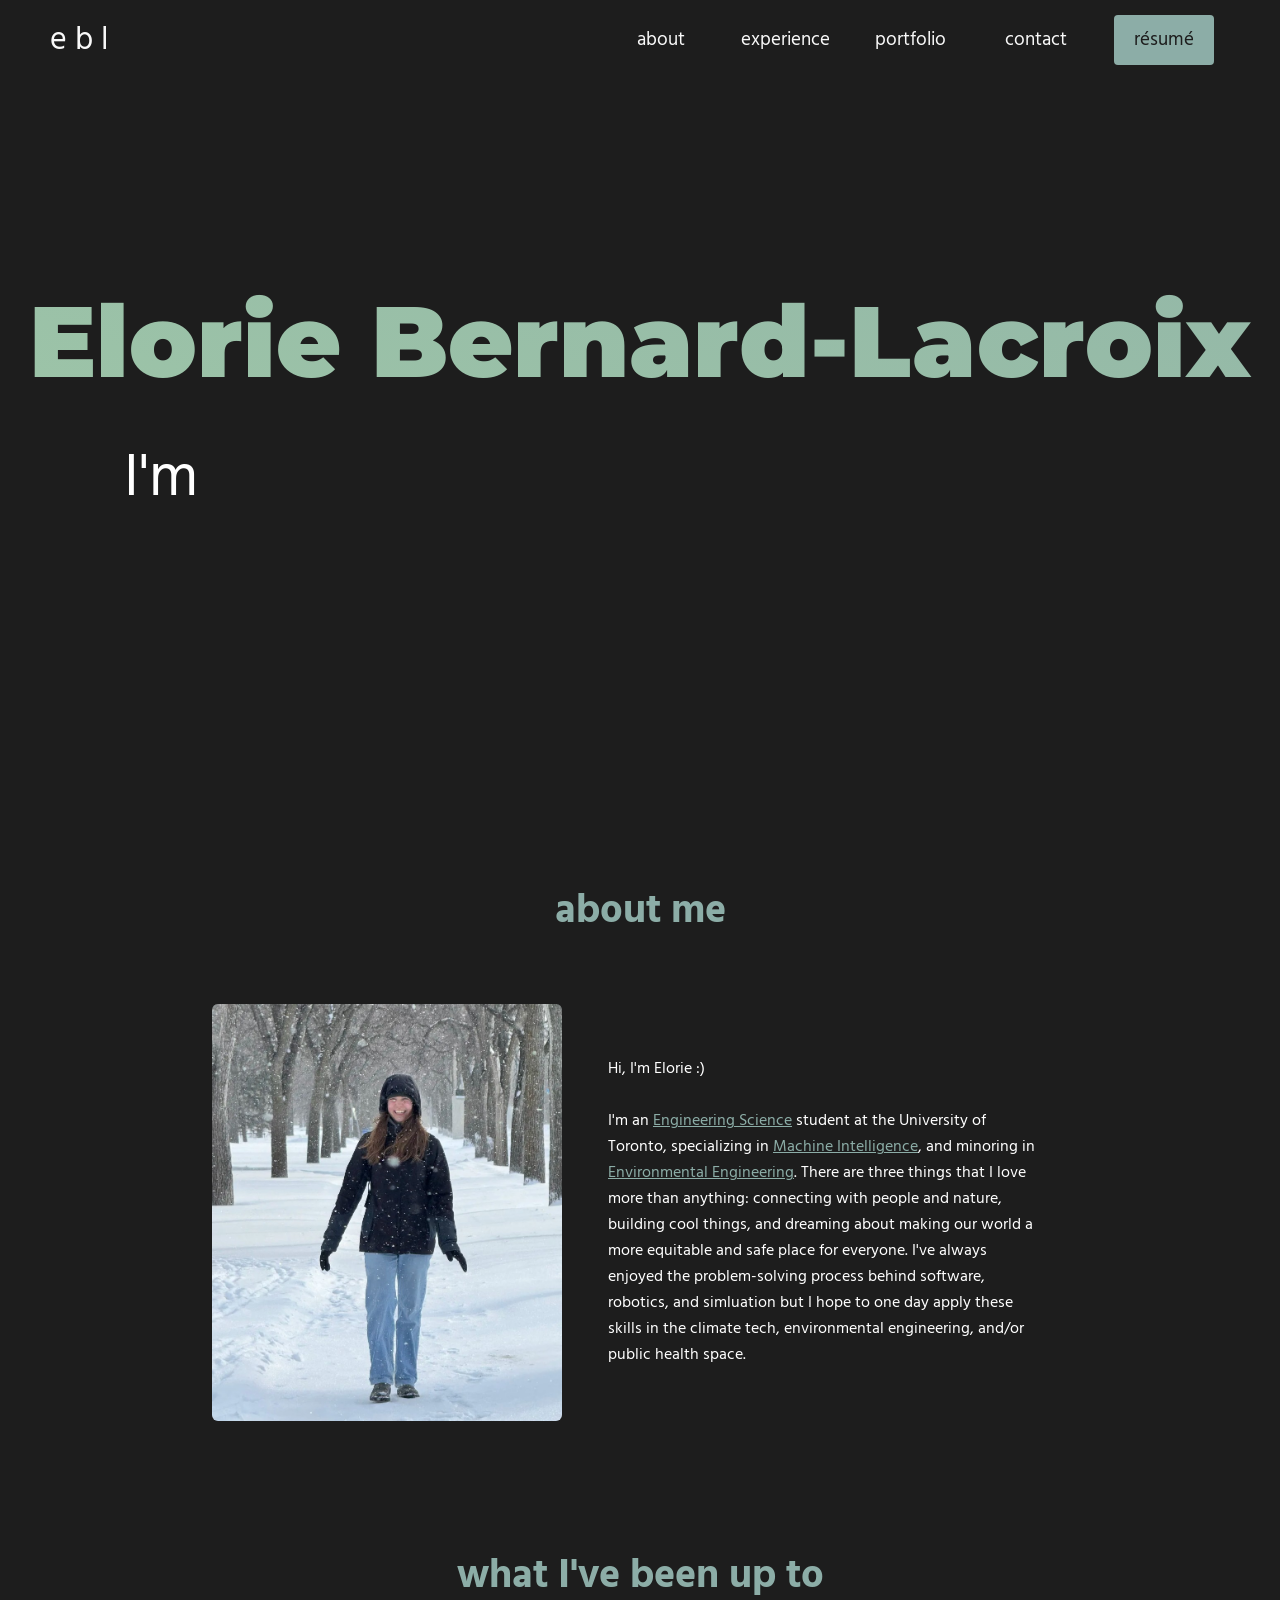
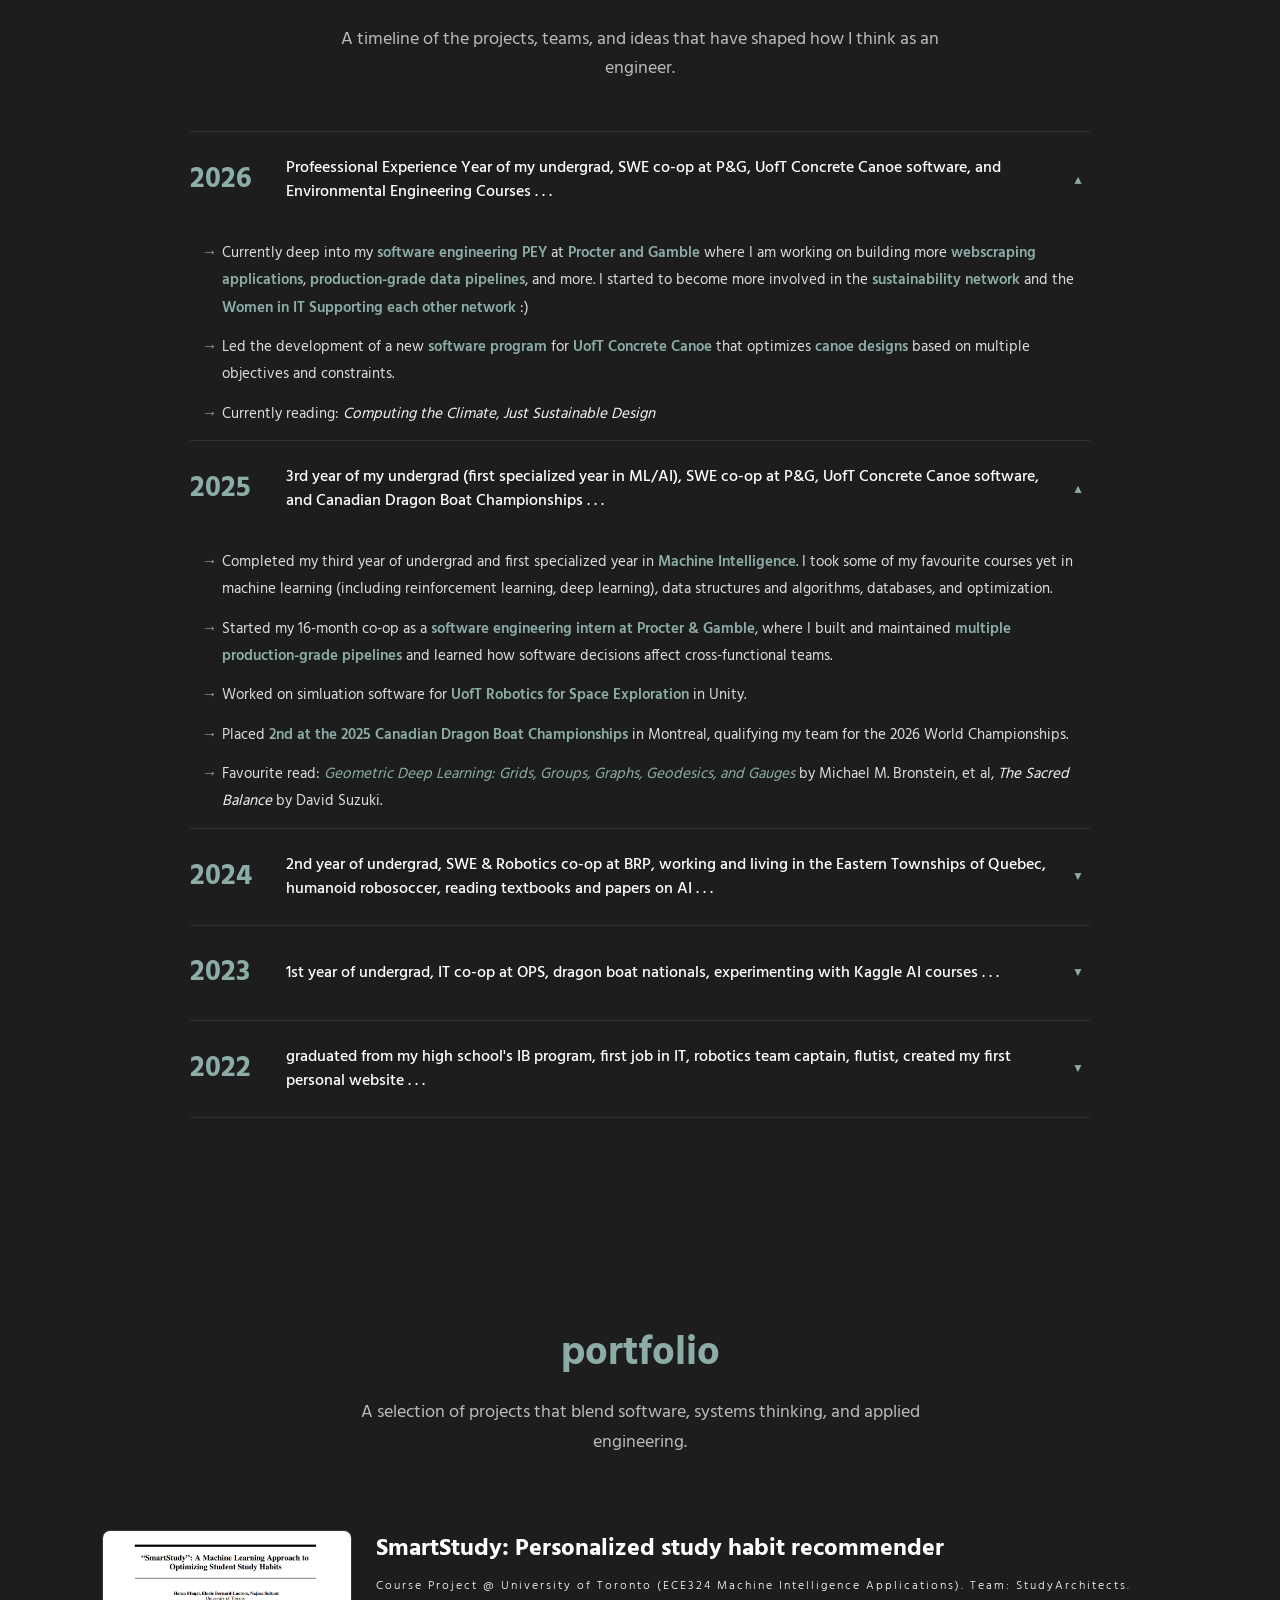
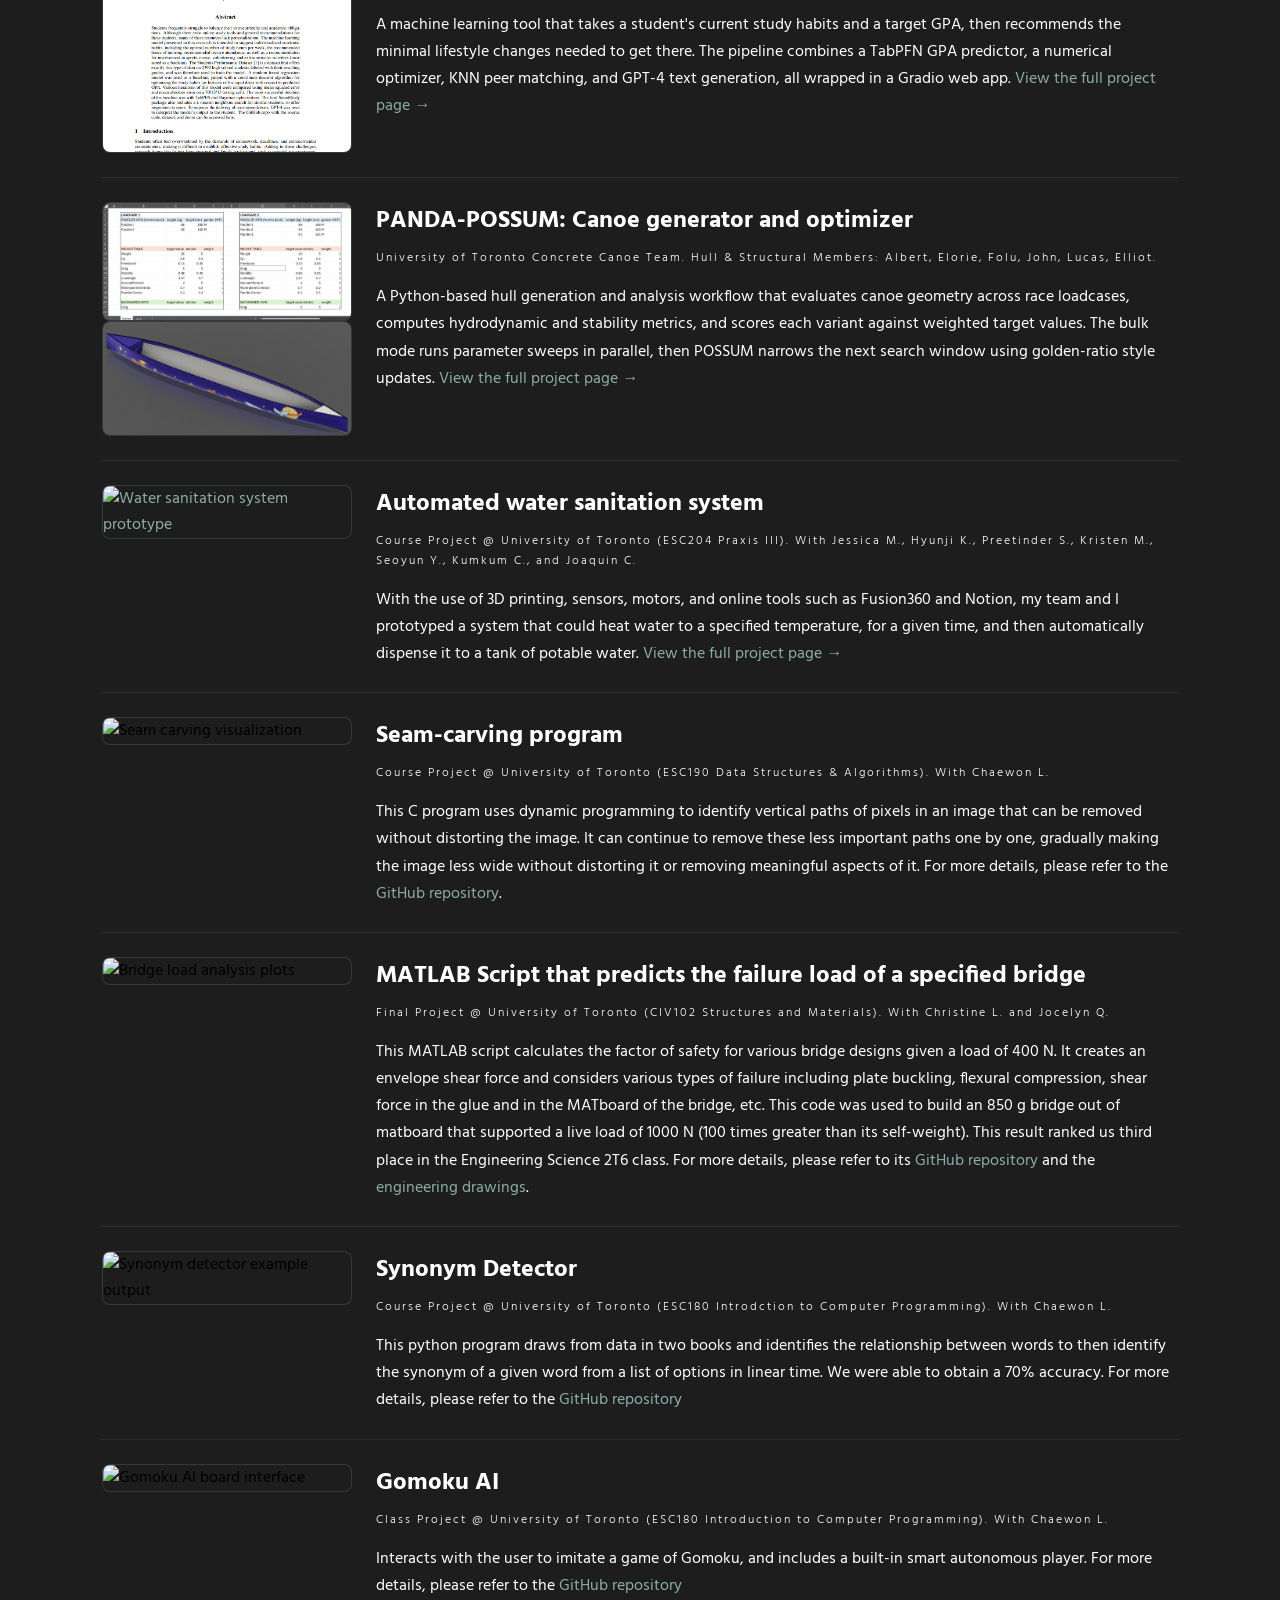
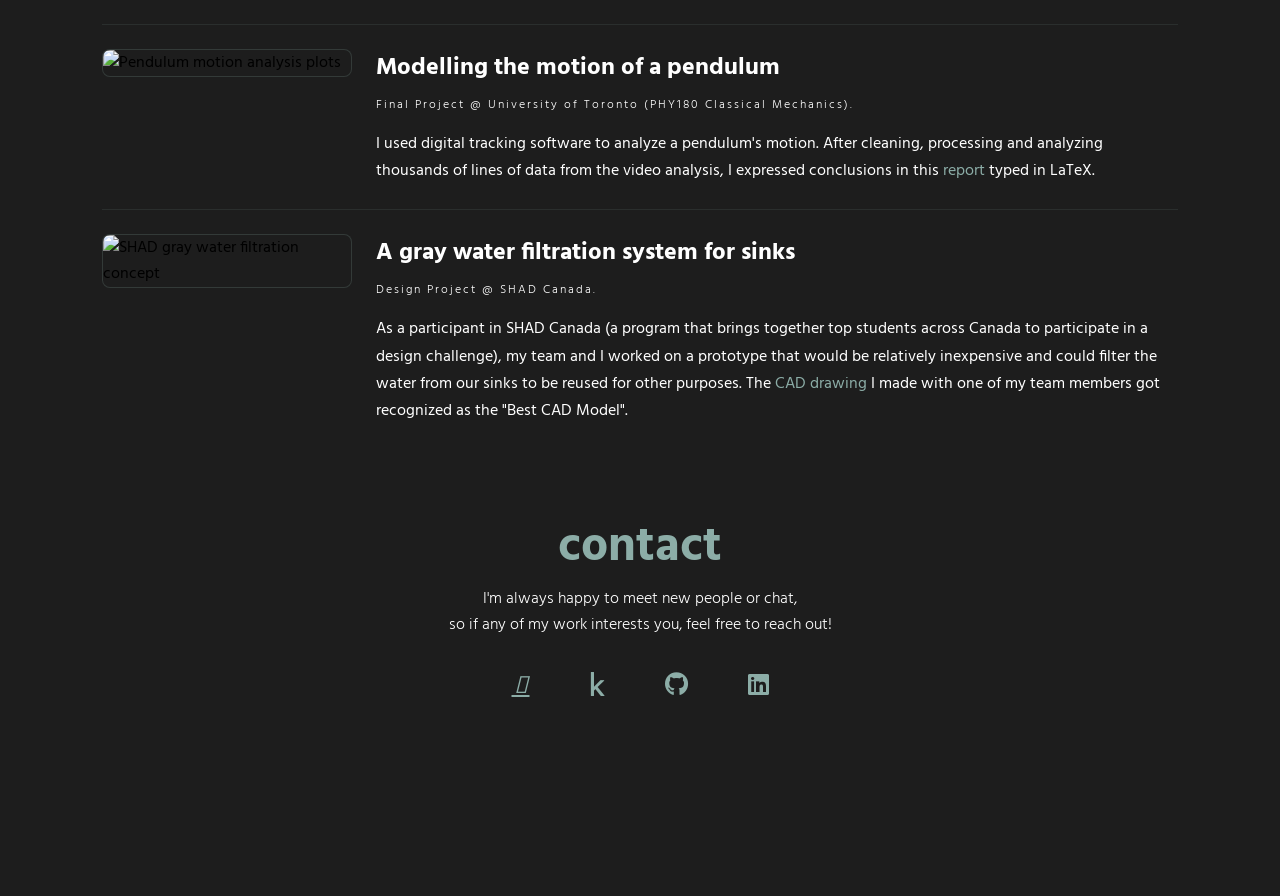
==== index.html @ 7ca8df84 "adding subtitle to portfolio" ====
<!DOCTYPE html>

<html lang="en">

<head>
  <meta charset="UTF-8" />
  <meta name="viewport" content="width=device-width, initial-scale=1.0" />
  <title>Elorie Bernard-Lacroix</title>


  <link rel="preconnect" href="https://fonts.googleapis.com">
  <link rel="preconnect" href="https://fonts.gstatic.com" crossorigin>
  <link href="https://fonts.googleapis.com/css2?family=Hind&family=Montserrat&display=swap" rel="stylesheet">
  <link rel="stylesheet" href="styles.css" />
  <script src="https://kit.fontawesome.com/20bf466d98.js" crossorigin="anonymous"></script>
  <link rel="stylesheet" href="https://use.fontawesome.com/releases/v5.14.0/css/all.css"
    integrity="sha384-HzLeBuhoNPvSl5KYnjx0BT+WB0QEEqLprO+NBkkk5gbc67FTaL7XIGa2w1L0Xbgc" crossorigin="anonymous" />


</head>

<body>
  <!-- Navbar Section -->
  <nav class="navbar">
    <div class="navbar__container">
      <a href="#home" id="navbar__logo">e b l</a>
      <div class="navbar__toggle" id="mobile-menu">
        <span class="bar"></span> <span class="bar"></span>
        <span class="bar"></span>
      </div>
      <ul class="navbar__menu">
        <li class="navbar__item">
          <a href="#about" class="navbar__links" id="about-page">about</a>
        </li>
        <li class="navbar__item">
          <a href="#experience" class="navbar__links" id="experience-page">experience</a>
        </li>
        <li class="navbar__item">
          <a href="#portfolio" class="navbar__links" id="portfolio-page">portfolio</a>
        </li>
        <li class="navbar__item">
          <a href="#contact" class="navbar__links" id="contact-page">contact</a>
        </li>
        <li class="navbar__btn">
          <a href="Resume.pdf" class="button" target="_blank">résumé</a>
        </li>

      </ul>
    </div>
  </nav>

  <!-- Home Section -->

  <div class="hero" id="home">

    <div id="hero__container" class="hero__container"></div>
    <p class="hero__heading1">Elorie Bernard-Lacroix</p>
    <div class="wrapper">
      <div class="static-txt">I'm</div>
      <ul class="dynamic-txts">
        <li><span>an engineering student at UofT</span></li>
        <li><span>an avid reader and ponderer</span></li>
        <li><span>an aspiring robotics and AI engineer</span></li>
        <li><span>an environmentalist</span></li>
      </ul>
    </div>

  </div>

  </div>

  <!-- About Me -->

  <div class="about" id="about">

    <h1>about me</h1>

    <div class="about__container">
      <div class="about__img">
        <img src="profile pic.jpg">
      </div>
      <div class="about__content">
        <p>Hi, I'm Elorie :) <br><br></p>
        <p>I'm an <a href="https://engsci.utoronto.ca/program/what-is-engsci/">Engineering Science</a> student
          at the University of Toronto, specializing in <a
            href="https://engsci.utoronto.ca/program/majors/machine-intelligence/">Machine Intelligence</a>, and minoring in <a
            href="https://undergrad.engineering.utoronto.ca/academics-registration/engineering-minors-certificates/environmental-engineering-minor/">Environmental Engineering</a>.
          There are three things that I love more than anything: connecting with people and nature, building cool things, and dreaming about making our world a more equitable and safe place for everyone.
          I've always enjoyed the problem-solving process behind software, robotics, and simluation but I hope to one day apply these skills in the climate tech, environmental engineering, and/or public health space. 
        </p>
      </div>
    </div>

  </div>


  <!-- Professional & Community Experience Section -->

  

  <div class="experience-container" id="experience">
    <h1>what I've been up to</h1>
    <p class="experience-intro">
      A timeline of the projects, teams, and ideas that have shaped how I think as an engineer.
    </p>

    <div class="experience-timeline">

      <article class="experience-card">
        <button
          type="button"
          class="experience-toggle"
          id="experience-toggle-2026"
          aria-expanded="true"
          aria-controls="experience-2026"
        >
          <span class="experience-year">2026</span>
          <span class="experience-summary">Profeessional Experience Year of my undergrad, SWE co-op at P&amp;G, UofT Concrete Canoe software, and Environmental Engineering Courses . . . </span>
          <span class="experience-icon" aria-hidden="true"></span>
        </button>
        <div id="experience-2026" class="description visible" role="region" aria-labelledby="experience-toggle-2026">
          <ul>
            <li>Currently deep into my <strong>software engineering PEY</strong> at <strong>Procter and Gamble</strong> where I am working on building more <strong>webscraping applications</strong>, <strong>production-grade data pipelines</strong>, and more. I started to become more involved in the <strong>sustainability network</strong> and the <strong>Women in IT Supporting each other network</strong> :)</li>
            <li>Led the development of a new <strong>software program</strong> for <strong>UofT Concrete Canoe</strong> that optimizes <strong>canoe designs</strong> based on multiple objectives and constraints.</li>
            <li>Currently reading: <em>Computing the Climate</em>, <em>Just Sustainable Design</em></li>
          </ul>
        </div>
      </article>

      <article class="experience-card">
        <button
          type="button"
          class="experience-toggle"
          id="experience-toggle-2025"
          aria-expanded="true"
          aria-controls="experience-2025"
        >
          <span class="experience-year">2025</span>
          <span class="experience-summary">3rd year of my undergrad (first specialized year in ML/AI), SWE co-op at P&amp;G, UofT Concrete Canoe software, and Canadian Dragon Boat Championships . . .</span>
          <span class="experience-icon" aria-hidden="true"></span>
        </button>
        <div id="experience-2025" class="description visible" role="region" aria-labelledby="experience-toggle-2025">
          <ul>
            <li>Completed my third year of undergrad and first specialized year in <strong>Machine Intelligence</strong>. I took some of my favourite courses yet in machine learning (including reinforcement learning, deep learning), data structures and algorithms, databases, and optimization.</li>
            <li>Started my 16-month co-op as a <strong>software engineering intern at Procter & Gamble</strong>, where I built and maintained <strong>multiple production-grade pipelines</strong> and learned how software decisions affect cross-functional teams.</li>
            <li>Worked on simluation software for <strong>UofT Robotics for Space Exploration</strong> in Unity.</li>
            <li>Placed <strong>2nd at the 2025 Canadian Dragon Boat Championships</strong> in Montreal, qualifying my team for the 2026 World Championships.</li>
            <li>Favourite read: <em><a href="https://arxiv.org/abs/2104.13478">Geometric Deep Learning:  Grids, Groups, Graphs, Geodesics, and Gauges</a></em> by Michael M. Bronstein, et al, <em>The Sacred Balance</em> by David Suzuki.</li>
          </ul>
        </div>
      </article>

      <article class="experience-card">
        <button
          type="button"
          class="experience-toggle"
          id="experience-toggle-2024"
          aria-expanded="false"
          aria-controls="experience-2024"
        >
          <span class="experience-year">2024</span>
          <span class="experience-summary">2nd year of undergrad, SWE &amp; Robotics co-op at BRP, working and living in the Eastern Townships of Quebec, humanoid robosoccer, reading textbooks and papers on AI . . .</span>
          <span class="experience-icon" aria-hidden="true"></span>
        </button>
        <div id="experience-2024" class="description" role="region" aria-labelledby="experience-toggle-2024">
          <ul>
            <li>Completed my second year of <strong>Engineering Science</strong> and chose to specialize in <strong>Machine Intelligence</strong> for my final two years. I'm currently reading a <strong>machine learning textbook</strong> and <strong>research articles</strong> in the field, while building a personal project in machine learning.</li>
            <li>Joined the <strong>UofT humanoid robosoccer club</strong> as a <strong>software member</strong>. I got to participate in making the cutest little robots and mostly contributed to their <strong>computer vision</strong>. Now, I am working on their <strong>strategy code</strong>.  </li>
            <li>I took a course in <strong>Intercultural Leadership & Communication</strong>. It completely changed the way I interpret people's actions and words. Even the way that I express myself hasn't been the same since. One thing that I've been especially thinking about is how everything we do, from the way we sit down to the words we speak, can hold meaning (whether we intend it to or not). This meaning is up to the interpretation of the observer, which is shaped by their experiences, their context, their story. My favourite quote from this course: “It’s a wonder we ever understand each other at all.”</li>
            <li>Travelled around the <strong>Mediterranean</strong> with my mother, twin sister, and grandfather. Seeing their different life styles, food, values, city infrastructure, architecture, and history really made me realize the sheer amount of possibilities that exist when it comes to the way we choose to live our lives, organize ourselves, and connect with our communities.</li>
            <li>Interned at <strong>BRP</strong>, a company in Quebec (originally part of Bombardier). Interning in Quebec was something that I had been wanting to do for a while. I spent most of my childhood summers in Quebec with my family and this was the first time I was going back for a full summer since the age of 15. At BRP I got a chance to work on two very exciting projects: building a <strong>Python package</strong> to automate <strong>battery tests</strong> and fixing a set of <strong>three dynamometers</strong> (used for testing vehicles). </li>
            <li>Favourite reads: <em>Genius of Language</em>, <em>Circe</em></li>
          </ul>
        </div>
      </article>

      <article class="experience-card">
        <button
          type="button"
          class="experience-toggle"
          id="experience-toggle-2023"
          aria-expanded="false"
          aria-controls="experience-2023"
        >
          <span class="experience-year">2023</span>
          <span class="experience-summary">1st year of undergrad, IT co-op at OPS, dragon boat nationals, experimenting with Kaggle AI courses . . . </span>
          <span class="experience-icon" aria-hidden="true"></span>
        </button>
        <div id="experience-2023" class="description" role="region" aria-labelledby="experience-toggle-2023">
          <ul>
            <li>Finished my first year of <strong>Engineering Science</strong> where I met plenty of new people and got to work on very exciting projects like building a bridge out of matboard that could support a <strong>dynamic load of 1kN</strong>! For this project I wrote a program that could simulate various bridge designs and calculate their <strong>factors of safety</strong> for my team, and our final product got us <strong>third place</strong> out of our entire year! I also took one of my favourite courses yet, <strong>data structures & algorithms</strong>, and got to dip my toes into some interesting programming concepts like <strong>semantic similarity</strong> and <strong>dynamic programming</strong>!</li>
            <li>Interned at the <strong>Ontario Public Service</strong>, as an <strong>IT systems assistant</strong> where I learned quite a bit about <strong>cybersecurity</strong>, <strong>IT lifecycles</strong>, and <strong>project management</strong> structures for big organizations. I worked with tools like <strong>Power BI</strong> for presentations and data visualization, <strong>Microsoft Visio</strong> for flow charts, and <strong>Microsoft Excel</strong> for compiling research.</li>
            <li>Qualified for <strong>worlds</strong> at the <strong>Dragon Boat Canadian Championships</strong>. I have always loved sports and staying active in university was very important to me. So, during my first year, I decided to join the <strong>engineering dragon boat team at UofT, Iron Dragons</strong>. After so much hard work and dedication my team and I went to nationals and qualified for worlds!</li>
            <li>Started taking courses on <strong>Kaggle</strong> and exploring the fascinating world of <strong>data and AI</strong>.</li>
            <li>Favourite read of the year: <em>Sacred balance</em> (David Suzuki)</li>
          </ul>
        </div>
      </article>

      <article class="experience-card">
        <button
          type="button"
          class="experience-toggle"
          id="experience-toggle-2022"
          aria-expanded="false"
          aria-controls="experience-2022"
        >
          <span class="experience-year">2022</span>
          <span class="experience-summary">graduated from my high school's IB program, first job in IT, robotics team captain, flutist, created my first personal website . . .</span>
          <span class="experience-icon" aria-hidden="true"></span>
        </button>
        <div id="experience-2022" class="description" role="region" aria-labelledby="experience-toggle-2022">
          <ul>
            <li>Landed my first <strong>IT job</strong> as an <strong>IT technician</strong> at <strong>Canada's Wonderland</strong>. I worked 20 hours a week during my second semester of high school and full time during the summer. I got to work with <strong>networks</strong>, <strong>POS systems</strong>, and <strong>peripherals</strong>. I absolutely fell in love with the process of troubleshooting and problem-solving with technology. </li>
            <li><strong>Team captain</strong> of my high school's <strong>FRC robotics team</strong>. I was in robotics from grade 10 to grade 12. This club taught me a lot about <strong>programming</strong>, <strong>design</strong>, and <strong>technology</strong>, but it taught me even more about the process of learning, teaching, collaborating, and leading.</li>
            <li><strong>Flutist</strong> in my high school's <strong>symphonic band</strong>, <strong>symphonic orchestra</strong>, and in a <strong>flute duet</strong>.</li>
            <li>Graduated from my school's <strong>IB program</strong> and got accepted into <strong>Engineering Science at the University of Toronto</strong> with three scholarships/awards!</li>
            <li>Took certifications with <strong>IBM</strong> on <strong>Data Science Foundations</strong> and <strong>Blockchain technology</strong>.</li>
            <li>I created my first personal website in <strong>HTML</strong>, <strong>CSS</strong>, and <strong>JavaScript</strong>. Since then, I've reiterated and it's become this :)</li>
            <li>Favourite reads of the year: <em>Hard-boiled Wonderland and the End of the World</em>, <em>Homodeus</em></li>
          </ul>
        </div>
      </article>
    </div>
  </div>

    <!-- Portfolio Section -->

    <div class="portfolio" id="portfolio">
      <h1>portfolio</h1>
      <p class="portfolio-intro">
        A selection of projects that blend software, systems thinking, and applied engineering.
      </p>

      <article class="portfolio__container">
        <div class="portfolio__image">
          <a href="smart-study.html">
            <img src="SmartStudy.png" alt="SmartStudy application screenshot">
          </a>
        </div>
        <div class="portfolio__content">
          <h2>SmartStudy: Personalized study habit recommender</h2>
          <h3>Course Project @ University of Toronto (ECE324 Machine Intelligence Applications). Team: StudyArchitects.</h3>
          <p>A machine learning tool that takes a student's current study habits and a target GPA, then recommends the minimal lifestyle changes needed to get there. The pipeline combines a TabPFN GPA predictor, a numerical optimizer, KNN peer matching, and GPT-4 text generation, all wrapped in a Gradio web app. <a href="smart-study.html">View the full project page →</a></p>
        </div>
      </article>

      <article class="portfolio__container">
        <div class="portfolio__image">
          <a href="panda-possum.html" class="portfolio__image-stack">
            <img src="cc-excel.png" alt="PANDA-POSSUM Excel setup screenshot">
            <img src="canoe.png" alt="PANDA-POSSUM canoe model screenshot">
          </a>
        </div>
        <div class="portfolio__content">
          <h2>PANDA-POSSUM: Canoe generator and optimizer</h2>
          <h3>University of Toronto Concrete Canoe Team. Hull &amp; Structural Members: Albert, Elorie, Folu, John, Lucas, Elliot.</h3>
          <p>A Python-based hull generation and analysis workflow that evaluates canoe geometry across race loadcases, computes hydrodynamic and stability metrics, and scores each variant against weighted target values. The bulk mode runs parameter sweeps in parallel, then POSSUM narrows the next search window using golden-ratio style updates. <a href="panda-possum.html">View the full project page →</a></p>
        </div>
      </article>

      <article class="portfolio__container">
        <div class="portfolio__image">
          <a href="water-sanitation.html">
            <img src="WaterSan.png" alt="Water sanitation system prototype">
          </a>
        </div>
        <div class="portfolio__content">
          <h2>Automated water sanitation system</h2>
          <h3>Course Project @ University of Toronto (ESC204 Praxis III). With Jessica M., Hyunji K., Preetinder S., Kristen M., Seoyun Y., Kumkum C., and Joaquin C.</h3>
          <p>With the use of 3D printing, sensors, motors, and online tools such as Fusion360 and Notion, my team and I prototyped a system that could heat water to a specified temperature, for a given time, and then automatically dispense it to a tank of potable water. <a href="water-sanitation.html">View the full project page →</a></p>
        </div>
      </article>

      <article class="portfolio__container">
        <div class="portfolio__image">
          <img src="download.gif" alt="Seam carving visualization">
        </div>
        <div class="portfolio__content">
          <h2>Seam-carving program</h2>
          <h3>Course Project @ University of Toronto (ESC190 Data Structures &amp; Algorithms). With Chaewon L.</h3>
          <p>This C program uses dynamic programming to identify vertical paths of pixels in an image that can be removed without distorting the image. It can continue to remove these less important paths one by one, gradually making the image less wide without distorting it or removing meaningful aspects of it. For more details, please refer to the <a href="https://github.com/elorie-bernard-lacroix/ESC190-Project-2">GitHub repository</a>.</p>
        </div>
      </article>

      <article class="portfolio__container">
        <div class="portfolio__image">
          <img src="bridge plots.png" alt="Bridge load analysis plots">
        </div>
        <div class="portfolio__content">
          <h2>MATLAB Script that predicts the failure load of a specified bridge</h2>
          <h3>Final Project @ University of Toronto (CIV102 Structures and Materials). With Christine L. and Jocelyn Q.</h3>
          <p>This MATLAB script calculates the factor of safety for various bridge designs given a load of 400 N. It creates an envelope shear force and considers various types of failure including plate buckling, flexural compression, shear force in the glue and in the MATboard of the bridge, etc. This code was used to build an 850 g bridge out of matboard that supported a live load of 1000 N (100 times greater than its self-weight). This result ranked us third place in the Engineering Science 2T6 class. For more details, please refer to its <a href="https://github.com/elorie-bernard-lacroix/bridge-failure-load-calculator">GitHub repository</a> and the <a href="CIV102 Project Team 804 Engineering Drawings.pdf">engineering drawings</a>.</p>
        </div>
      </article>

      <article class="portfolio__container">
        <div class="portfolio__image">
          <img src="synonyms.png" alt="Synonym detector example output">
        </div>
        <div class="portfolio__content">
          <h2>Synonym Detector</h2>
          <h3>Course Project @ University of Toronto (ESC180 Introdction to Computer Programming). With Chaewon L.</h3>
          <p>This python program draws from data in two books and identifies the relationship between words to then identify the synonym of a given word from a list of options in linear time. We were able to obtain a 70% accuracy. For more details, please refer to the <a href="https://github.com/elorie-bernard-lacroix/ESC180_Project3">GitHub repository</a></p>
        </div>
      </article>

      <article class="portfolio__container">
        <div class="portfolio__image">
          <img src="gomoku.png" alt="Gomoku AI board interface">
        </div>
        <div class="portfolio__content">
          <h2>Gomoku AI</h2>
          <h3>Class Project @ University of Toronto (ESC180 Introduction to Computer Programming). With Chaewon L.</h3>
          <p>Interacts with the user to imitate a game of Gomoku, and includes a built-in smart autonomous player. For more details, please refer to the <a href="https://github.com/elorie-bernard-lacroix/ESC180_Project2">GitHub repository</a></p>
        </div>
      </article>

      <article class="portfolio__container">
        <div class="portfolio__image">
          <img src="pendulum.png" alt="Pendulum motion analysis plots">
        </div>
        <div class="portfolio__content">
          <h2>Modelling the motion of a pendulum</h2>
          <h3>Final Project @ University of Toronto (PHY180 Classical Mechanics).</h3>
          <p>I used digital tracking software to analyze a pendulum's motion. After cleaning, processing and analyzing thousands of lines of data from the video analysis, I expressed conclusions in this <a href="https://drive.google.com/file/d/1qDNoHwfEQqw42YwO9qfTxLYW4AW9W18f/view?usp=sharing">report</a> typed in LaTeX.</p>
        </div>
      </article>

      <article class="portfolio__container">
        <div class="portfolio__image">
          <img src="SHAD.png" alt="SHAD gray water filtration concept">
        </div>
        <div class="portfolio__content">
          <h2>A gray water filtration system for sinks</h2>
          <h3>Design Project @ SHAD Canada.</h3>
          <p>As a participant in SHAD Canada (a program that brings together top students across Canada to participate in a design challenge), my team and I worked on a prototype that would be relatively inexpensive and could filter the water from our sinks to be reused for other purposes. The <a href="https://cad.onshape.com/documents/171c1113efa96bf1afb45eb0/w/e18fa9d5136250b4beae4d3b/e/72b174e36062b4749b5eaaf4?renderMode=0&uiState=65af34135c4cb40d0ebcf829">CAD drawing</a> I made with one of my team members got recognized as the "Best CAD Model".</p>
        </div>
      </article>

    </div>




    <!-- Contact Section -->
    <div class="contact" id="contact">
      <div class="contact__container">
        <h2>contact</h2>
        <div class="contact__content">
          <p> I'm always happy to meet new people or chat,</p>
          <p>so if any of my work interests you, feel free to reach out!</p>
          <div class="social__icons">

            <a href="mailto:elorie.bernardlacroix@mail.utoronto.ca" class="social__icon--link" target="_blank"><i
                class="fa-solid fa-envelope"></i></a>
            <a href="https://www.kaggle.com/eloriebernardlacroix" class="social__icon--link" target="_blank"><i
                class="fab fa-kaggle"></i></a>
            <a href="https://github.com/elorie-bernard-lacroix" class="social__icon--link" target="_blank"><i
                class="fab fa-github"></i></a>
            <a href="https://www.linkedin.com/in/elorie-bernard-lacroix-b6646a1aa/" class="social__icon--link"
              target="_blank"><i class="fab fa-linkedin"></i></a>
          </div>

        </div>


      </div>

    </div>

    <script src="app.js"></script>

</body>

</html>
---- styles.css ----
* {
  background-size: 100%;
  box-sizing: border-box;
  margin: 0;
  padding: 0;
  font-family: Hind, sans-serif;
  scroll-behavior: smooth;
  background-color: RGB(29, 29, 29);
  background:RGB(29, 29, 29);
}


.navbar {
  background: RGB(29, 29, 29);
  opacity: 1;
  height: 80px;
  display: flex;
  justify-content: center;
  align-items: center;
  font-size: 1.2rem;
  position: sticky;
  top: 0;
  z-index: 999;
}

.navbar__container {
  display: flex;
  justify-content: space-between;
  height: 80px;
  z-index: 1;
  width: 100%;
  max-width: 1300px;
  margin: 0 auto;
  padding: 0 50px;
}

#navbar__logo {
  background-color: RGB(249, 249, 249);
  background-image: linear-gradient(to top, RGB(249, 249, 249) 0%, RGB(249, 249, 249) 100%);
  background-size: 100%;
  -webkit-background-clip: text;
  -moz-background-clip: text;
  -webkit-text-fill-color: transparent;
  -moz-text-fill-color: transparent;
  display: flex;
  align-items: center;
  cursor: pointer;
  text-decoration: none;
  font-size: 2rem;
  height: 80px
}

.navbar__menu {
  display: flex;
  align-items: center;
  list-style: none;
}

.navbar__item {
  height: 80px;
}

.navbar__links {
  color: RGB(249, 249, 249);
  display: flex;
  align-items: center;
  justify-content: center;
  width: 125px;
  text-decoration: none;
  height: 100%;
  transition: all 0.3s ease;
}

.navbar__btn {
  display: flex;
  justify-content: center;
  align-items: center;
  padding: 0 1rem;
  width: 100%;
}

.button {
  display: flex;
  justify-content: center;
  align-items: center;
  text-decoration: none;
  padding: 10px 20px;
  height: 100%;
  width: 100%;
  border: none;
  outline: none;
  border-radius: 4px;
  background: #8CADA7;
  background: -webkit-linear-gradient(to right, #8CADA7 #8CADA7);
  background: linear-gradient(to right, #8CADA7, #8CADA7);
  color: RGB(29, 29, 29);
  transition: all 0.3s ease;
}

.navbar__links:hover {
  color: #8CADA7;
  transition: all 0.3s ease;
}

@media screen and (max-width: 960px) {
  .navbar__container {
    display: flex;
    justify-content: space-between;
    height: 80px;
    z-index: 1;
    width: 100%;
    max-width: 1300px;
    padding: 0;
  }

  .navbar__menu {
    display: grid;
    grid-template-columns: auto;
    margin: 0;
    width: 100%;
    position: absolute;
    top: -1000px;
    opacity: 1;
    transition: all 0.5s ease;
    z-index: -1;
  }

  .navbar__menu.active {
    background: RGB(29, 29, 29);
    top: 100%;
    opacity: 1;
    transition: all 0.5s ease;
    z-index: 99;
    height: 60vh;
    font-size: 1.6rem;
  }

  #navbar__logo {
    padding-left: 25px;
  }

  .navbar__toggle .bar {
    width: 25px;
    height: 3px;
    margin: 5px auto;
    transition: all 0.3s ease-in-out;
    background: RGB(249, 249, 249);
  }

  .navbar__item {
    width: 100%;
  }

  .navbar__links {
    text-align: center;
    padding: 2rem;
    width: 100%;
    display: table;
  }

  .navbar__btn {
    padding-bottom: 2rem;
  }

  .button {
    display: flex;
    justify-content: center;
    align-items: center;
    width: 80%;
    height: 80px;
    margin: 0;
  }

  #mobile-menu {
    position: absolute;
    top: 20%;
    right: 5%;
    transform: translate(5%, 20%);
  }

  .navbar__toggle .bar {
    display: block;
    cursor: pointer;
  }

  #mobile-menu.is-active .bar:nth-child(2) {
    opacity: 0;
  }

  #mobile-menu.is-active .bar:nth-child(1) {
    transform: translateY(8px) rotate(45deg);
  }

  #mobile-menu.is-active .bar:nth-child(3) {
    transform: translateY(-8px) rotate(-45deg);
  }
}

/* General Format */
h1 {
  background-color: #8CADA7;
  background-size: 100%;
  -webkit-background-clip: text;
  -moz-background-clip: text;
  -webkit-text-fill-color: transparent;
  -moz-text-fill-color: transparent;
  margin-bottom: 2.5rem;
  margin-top: 1.5rem;
  font-size: 2.5rem;
}


/* Hero Section */
.hero {
  background-size: 100%;
  background-color: rgb(29, 29, 29);
  opacity: 1;
  padding: 200px 0;
}

.hero__container {
  position: absolute;
  z-index: 0;
  left: 12px;
  top: 10px;
  background: transparent;
  display: flex;
  flex-direction: column;
  max-width: 1000px;
  margin: 0 auto;
  height: 100%;
  padding: 10%;
}

.hero__heading1 {
  font-family: 'Montserrat', sans-serif;
  text-align: center;
  font-size: 100px;
  margin-bottom: 30px;
  font-weight: 900;
  background: linear-gradient(200deg, #f9f9f9, #8cada7, #a5d0a8);
  background-size: 600% 600%;

  color: transparent;
  -webkit-background-clip: text;
  -webkit-text-fill-color: transparent;

  -webkit-animation: Gradient 10s ease infinite;
  -moz-animation: Gradient 10s ease infinite;
  animation: Gradient 10s ease infinite;
}

@-webkit-keyframes Gradient {
  0% {
    background-position: 0% 50%
  }

  50% {
    background-position: 100% 50%
  }

  100% {
    background-position: 0% 50%
  }
}

@-moz-keyframes Gradient {
  0% {
    background-position: 0% 50%
  }

  50% {
    background-position: 100% 50%
  }

  100% {
    background-position: 0% 50%
  }
}

@keyframes Gradient {
  0% {
    background-position: 0% 50%
  }

  50% {
    background-position: 100% 50%
  }

  100% {
    background-position: 0% 50%
  }
}


.highlight {
  border-bottom: 4px solid #8CADA7;
}

.wrapper {
  display: flex;
  align-items: center;
  justify-content: center;

}

@media screen and (min-width: 900px) {
  .wrapper .static-txt {
    color: #fff;
    font-size: 60px;
    font-weight: 400;

  }

  .wrapper .dynamic-txts {
    margin-left: 15px;
    height: 90px;
    line-height: 90px;
    overflow: hidden;

  }

  .dynamic-txts li {
    list-style: none;
    color: #fff;
    font-size: 60px;
    font-weight: 500;
    position: relative;
    top: 0;
    animation: slide 12s steps(4) infinite;
  }

  @keyframes slide {
    100% {
      top: -360px;
    }
  }

  .dynamic-txts li span {
    position: relative;
    margin: 5% 0;
    line-height: 90px;
  }

  .dynamic-txts li span::after {
    content: "";
    position: absolute;
    left: 0;
    height: 100%;
    width: 100%;
    background: rgb(29, 29, 29);
    border-left: 2px solid rgb(29, 29, 29);
    animation: typing 3s steps(20) infinite;
  }

  @keyframes typing {

    40%,
    60% {
      left: calc(100% + 30px);
    }

    100% {
      left: 0;
    }
  }
}

@media screen and (max-width: 900px) {
  .static-txt {
    color: transparent;

  }

  .dynamic-txts {
    color: transparent;
  }
}

@media screen and (max-width: 600px) {
  .hero__heading1 {
    font-size: 300%;
  }
}

/* About */

.about {
  background: RGB(29, 29, 29);
  display: flex;
  flex-direction: column;
  justify-content: center;
  align-items: center;
  padding: 15%;
  padding-top: 10%;
  padding-bottom: 0%;
}

.about__content p {
  color: #fff;
  font-size: 1rem;
}

.about__container {
  display: flex;
  align-items: center;
  justify-content: center;
  padding: 20px;
  gap: 36px;

}

.about__content {
  padding: 20px 30px;
  width: 90%;
  font-size: 20px;
  padding-left: 10px;
  display: flex;
  flex-direction: column;
  justify-content: center;
  min-height: 350px;
}

.about a {
  color: #8CADA7
}

.about__img {
  max-width: 350px;
}

.about__img img {
  display: block;
  width: 100%;
  height: auto;
  border-radius: 6px;
}

h3 {
  font-size: 12px;
  font-weight: 300;
  margin-bottom: 1.5rem;
  letter-spacing: 2px;
  color: #fff;
}

@media screen and (max-width: 1000px) {

  .about {
    display: flex;
    flex-direction: column;
    justify-content: center;
    align-items: center;
    padding-bottom: 5%;
    /* Adjusted padding */
    width: 100%;
    /* Ensures it stretches to full width of .about__container */
  }

  .about__container {
    display: flex;
    flex-direction: column;
    justify-content: left;
    align-items: left;
    width: 100%;
    height: 100%;
    /* Adjusted height to fill parent container */
    margin: 0 auto;
    background: RGB(29, 29, 29);
    padding: 5% 5% 0;
    gap: 0;
    /* Adjusted padding */
  }

  .about__content {
    padding: 0;
    min-height: unset;
    display: block;
    /* Adjusted padding */
    text-align: center;
    /* Center text inside .about__content */
  }

  .about p {
    font-size: 1rem;
    color: #fff;
    /* Added text color */
    /* You can remove justify-content and align-items from here */
  }

  .about__img {
    padding-left: 0;
    padding-bottom: 10%;
    display: block;
    /* Ensures the image behaves as a block element */
    margin: 0 auto;
    /* Centers the image horizontally */
    width: 100%;
    max-width: 300px;
  }


}


/* Experience new */

.experience-container {
  background-color: rgb(29, 29, 29);
  padding: 80px 20px;
  display: flex;
  flex-direction: column;
  align-items: center;
  justify-content: flex-start;
  min-height: 100vh;
  width: 100%;
}

.experience-container > h1 {
  margin-bottom: 1rem;
}

.experience-intro {
  color: rgba(255, 255, 255, 0.7);
  font-size: 1.1rem;
  text-align: center;
  margin-bottom: 3rem;
  max-width: 600px;
}

.experience-timeline {
  display: flex;
  flex-direction: column;
  gap: 0;
  width: 100%;
  max-width: 900px;
}

.experience-card {
  border-bottom: 1px solid rgba(140, 173, 167, 0.15);
}

.experience-card:first-child {
  border-top: 1px solid rgba(140, 173, 167, 0.15);
}

.experience-toggle {
  width: 100%;
  background: transparent;
  border: none;
  padding: 24px 0;
  cursor: pointer;
  display: flex;
  align-items: center;
  justify-content: space-between;
  gap: 16px;
  transition: all 0.3s ease;
  color: #fff;
  font-size: 1rem;
  font-family: Hind, sans-serif;
  text-align: left;
}

.experience-toggle:hover {
  padding-left: 8px;
  color: #8CADA7;
}

.experience-year {
  font-size: 1.8rem;
  font-weight: 700;
  color: #8CADA7;
  min-width: 80px;
  flex-shrink: 0;
}

.experience-summary {
  flex: 1;
  font-size: 1rem;
  font-weight: 500;
  color: #fff;
  line-height: 1.5;
}

.experience-icon {
  width: 24px;
  height: 24px;
  flex-shrink: 0;
  display: flex;
  align-items: center;
  justify-content: center;
  color: #8CADA7;
  font-size: 18px;
  transition: transform 0.3s ease;
}

.experience-icon::after {
  content: "▼";
  display: block;
  font-size: 12px;
}

.experience-toggle[aria-expanded="true"] .experience-icon {
  transform: rotate(180deg);
}

.description {
  max-height: 0;
  overflow: hidden;
  transition: max-height 0.3s ease;
  background-color: transparent;
}

.description.visible {
  max-height: 2000px;
  margin-top: 12px;
}

.description ul {
  margin: 0 0 0 0;
  padding: 0 0 0 32px;
  list-style: none;
}

.description li {
  color: rgba(255, 255, 255, 0.85);
  font-size: 0.95rem;
  line-height: 1.8;
  margin-bottom: 12px;
  position: relative;
}

.description strong {
  color: #8CADA7;
  font-weight: 600;
}

.description em {
  font-style: italic;
  color: rgba(255, 255, 255, 0.95);
}

.description a {
  color: #8CADA7;
  text-decoration: none;
}

.description a:hover {
  text-decoration: underline;
}

.description li::before {
  content: "→";
  position: absolute;
  left: -20px;
  color: #8CADA7;
  font-weight: bold;
}

@media screen and (max-width: 768px) {
  .experience-container {
    padding: 60px 16px;
  }

  .experience-intro {
    font-size: 1rem;
    margin-bottom: 2rem;
  }

  .experience-toggle {
    flex-direction: column;
    align-items: flex-start;
    gap: 8px;
    padding: 18px 0;
  }

  .experience-year {
    min-width: auto;
    font-size: 1.5rem;
  }

  .experience-summary {
    font-size: 0.95rem;
  }

  .experience-toggle:hover {
    padding-left: 0;
  }

  .experience-icon {
    position: absolute;
    right: 0;
    top: 18px;
  }

  .description li {
    font-size: 0.9rem;
    margin-bottom: 10px;
  }
}


/* Portfolio Section */

.portfolio {
  background: RGB(29, 29, 29);
  display: flex;
  flex-direction: column;
  align-items: center;
  width: 100%;
  max-width: 1300px;
  margin: 0 auto;
  padding: 100px 8% 60px;
}

.portfolio p.portfolio-intro {
  color: rgba(255, 255, 255, 0.7);
  font-size: 1.1rem;
  text-align: center;
  margin-top: -1.75rem;
  margin-bottom: 3rem;
  max-width: 600px;
}

.portfolio h2 {
  color: #fff;
  margin-bottom: 0.5rem;
}

.portfolio p {
  color: #fff;
  line-height: 1.7;
}

.portfolio__container {
  display: flex;
  align-items: flex-start;
  gap: 24px;
  width: 100%;
  padding: 24px 0;
  border-bottom: 1px solid rgba(140, 173, 167, 0.12);
}

.portfolio__container:last-of-type {
  border-bottom: none;
}

.portfolio__image {
  flex: 0 0 250px;
}

.portfolio__image a,
.portfolio__image img {
  display: block;
}

.portfolio__image-stack {
  display: flex;
  flex-direction: column;
  gap: 10px;
}

.portfolio__image-stack img {
  width: 100%;
  max-width: 250px;
  height: auto;
  border-radius: 8px;
  border: 1px solid rgba(140, 173, 167, 0.2);
}

.portfolio__image img {
  width: 100%;
  max-width: 250px;
  height: auto;
  border-radius: 8px;
  border: 1px solid rgba(140, 173, 167, 0.2);
}

.portfolio__content {
  flex: 1;
  font-size: 1rem;
  padding: 0;
}

.portfolio a {
  color: #8CADA7;
  text-decoration: none;
}

.portfolio a:hover {
  text-decoration: underline;
}

.portfolio h3 {
  font-size: 12px;
  font-weight: 300;
  margin-bottom: 1rem;
  letter-spacing: 2px;
  color: #fff;
}

@media screen and (max-width: 1000px) {

  .portfolio {
    padding: 100px 5% 40px;
  }

  .portfolio p.portfolio-intro {
    font-size: 1rem;
    margin-top: -1.25rem;
    margin-bottom: 2rem;
  }

  .portfolio__container {
    display: flex;
    flex-direction: column;
    align-items: center;
    gap: 14px;
    padding: 22px 0;
  }

  .portfolio__image,
  .portfolio__image img {
    max-width: 320px;
    width: 100%;
  }

  .portfolio__content {
    width: 100%;
    text-align: center;
  }

  .portfolio p {
    font-size: 1rem;
  }

  .portfolio h2 {
    text-align: center;
  }

  .portfolio h3 {
    text-align: center;
  }

}


/* Contact */

.contact {
  background-color: RGB(29, 29, 29);
  padding: 10rem 0;
  padding-top: 0px;
}

.contact__container {
  display: grid;
  grid-template-columns: 1fr;
  align-items: center;
  justify-content: center;
  margin: 0 auto;
  height: 100%;
  z-index: 1;
  max-width: 100%;
  padding: 0 50px;
}

.contact__content {
  color: RGB(29, 29, 29);
  width: 100%;
  align-items: center;
  justify-content: center;
}


.contact__container h2 {
  font-size: 3rem;
  color: #8CADA7;
  background-color: transparent;
  text-align: center;
}

.contact__content p {
  font-size: 1rem;
  font-weight: 300;
  text-align: center;
  color: #fff;
}

.social__icon--link {
  color: #8CADA7;
  font-size: 24px;
}

.social__media {
  width: 100%;
}

.social__media--wrap {
  display: flex;
  justify-content: space-between;
  align-items: center;
  justify-items: center;
  width: 100%;
  max-width: 100%;
  margin: 40px auto 0px auto;
}

.social__icons {
  display: flex;
  justify-content: center;
  border-spacing: 20px;
  align-items: center;
  justify-items: center;
}

.social__icons a {
  border: 100px;
  padding: 30px;
}

/* Mobile Responsive */
@media screen and (max-width: 1100px) {
  .contact__container {
    display: grid;
    grid-template-columns: 1fr;
    align-items: center;
    justify-content: center;
    width: 100%;
    margin: 0 auto;
    height: 90%;
  }

  .contact__content {
    text-align: center;
    margin-bottom: 4rem;
  }

  .contact__content h2 {
    font-size: 1rem;
  }

  .contact__content p {
    margin-top: 0.8rem;
    font-size: 1.0rem;
  }

  .social__media--wrap {
    flex-direction: column;
  }

}
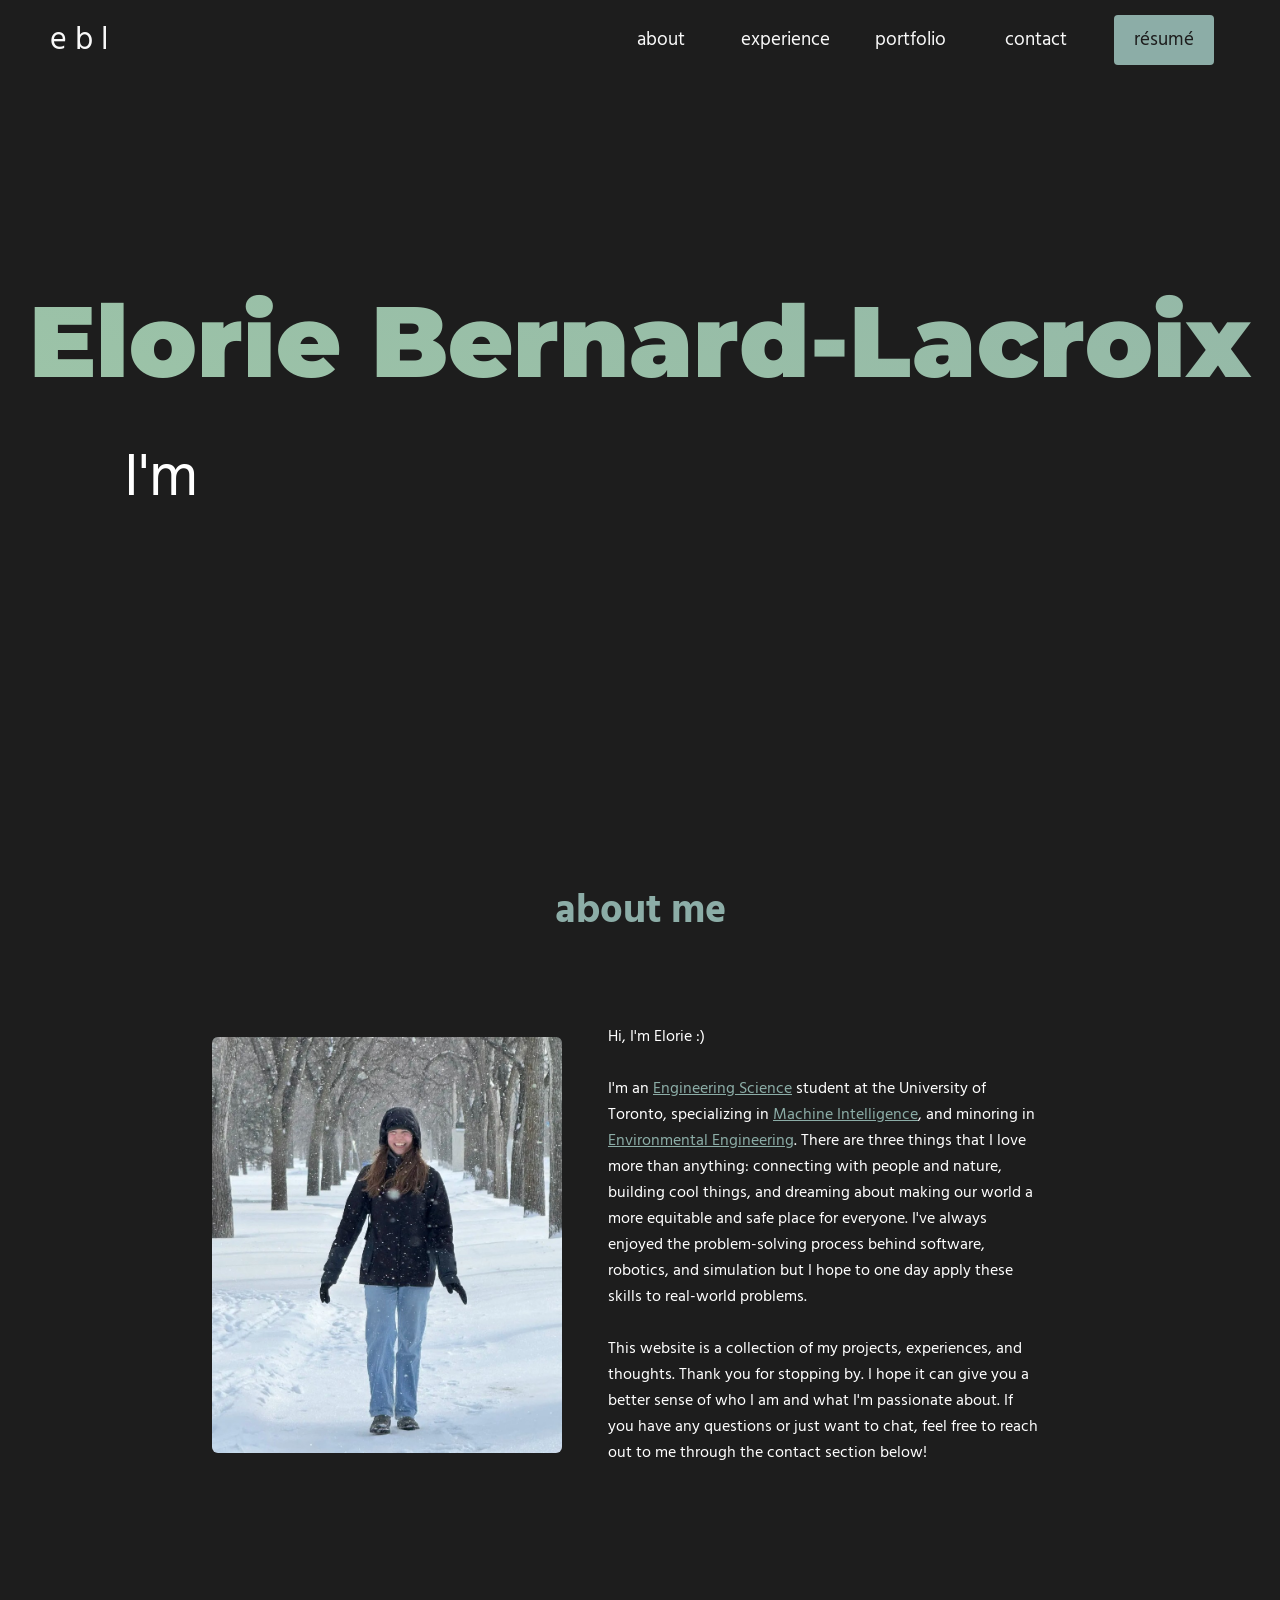
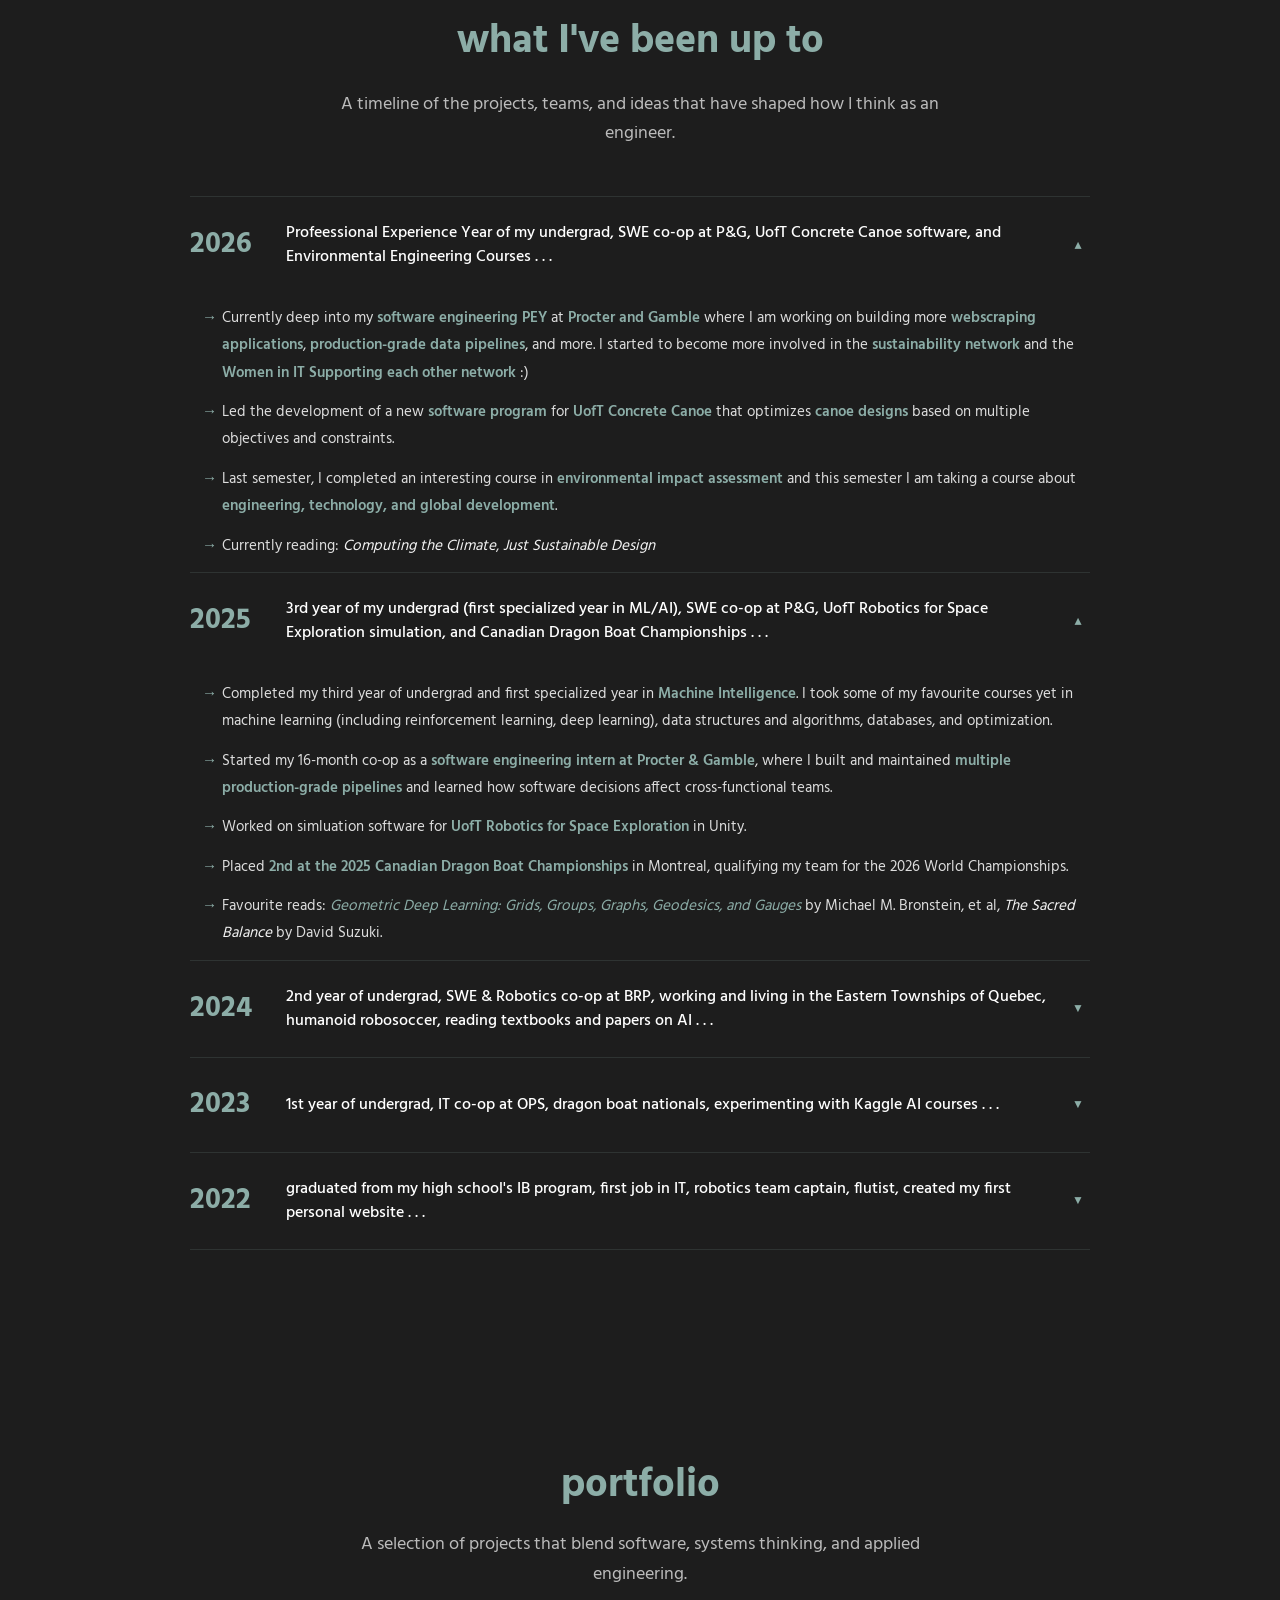
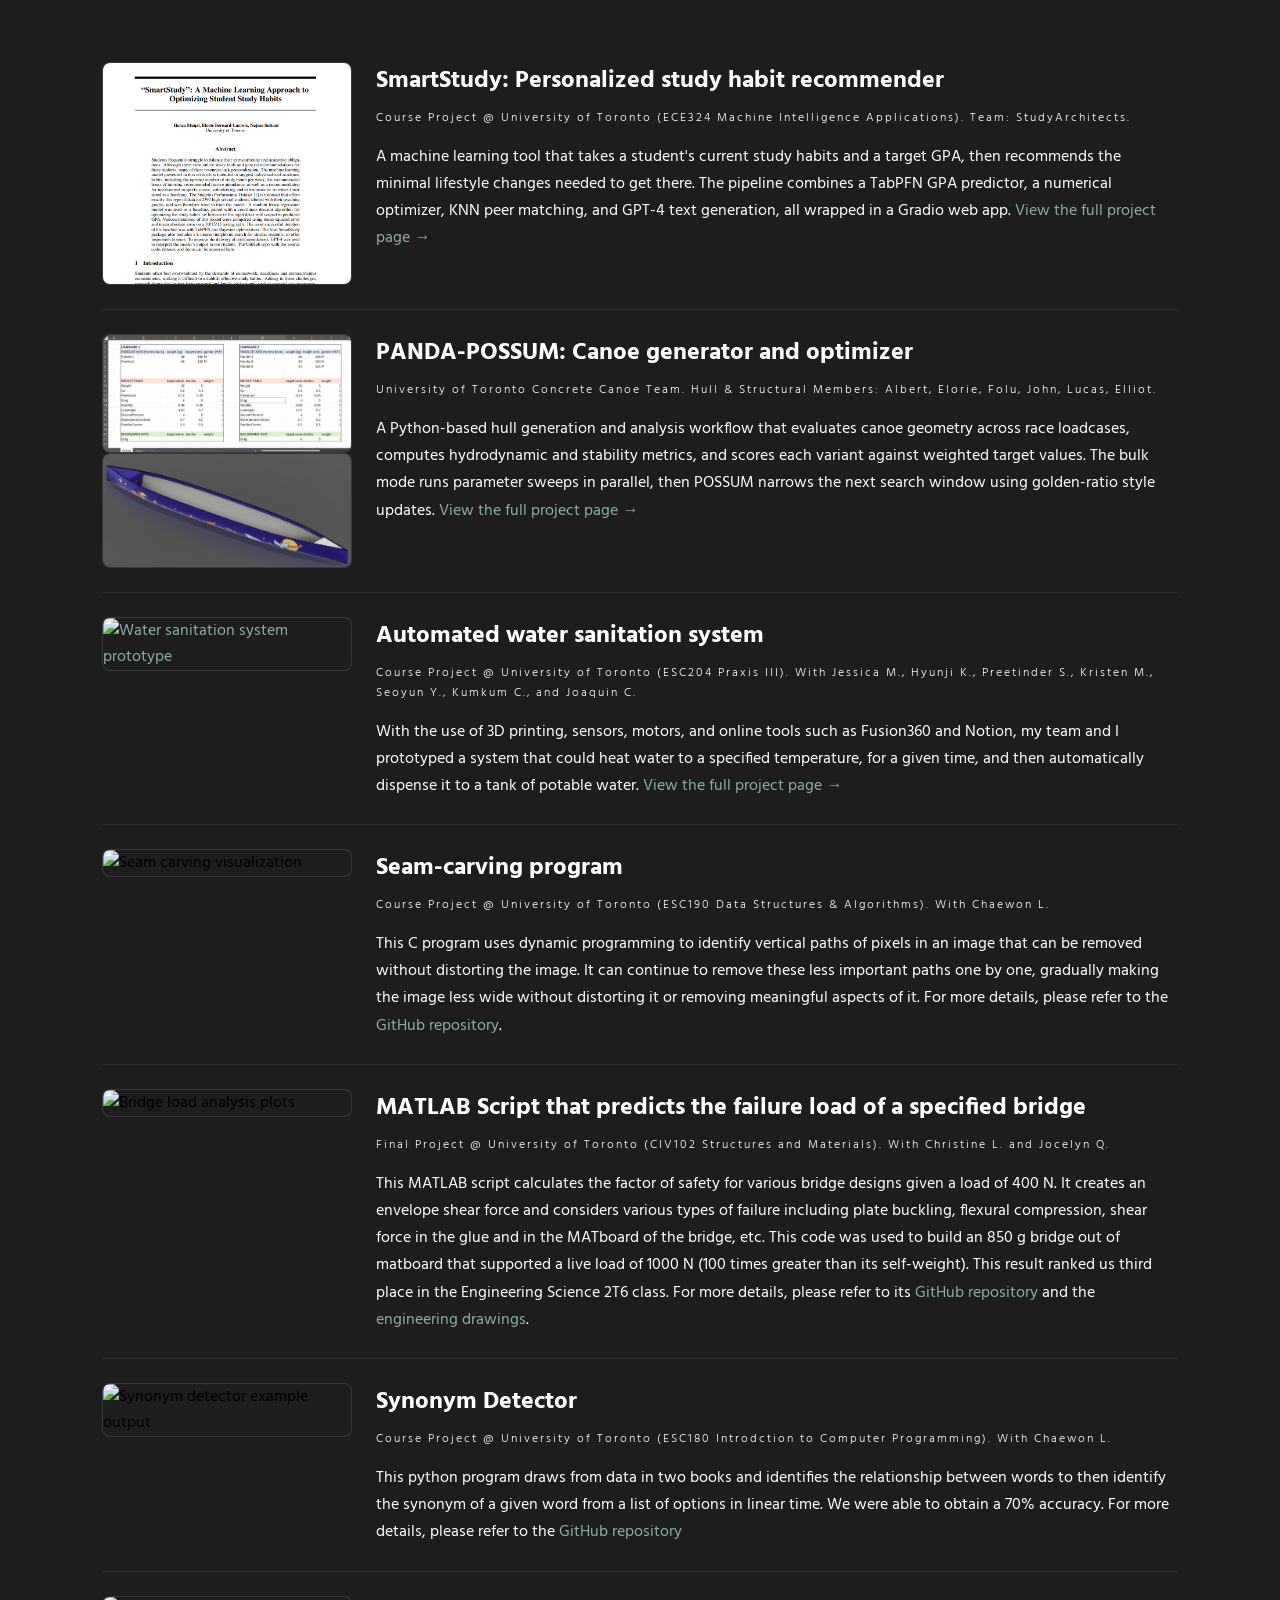
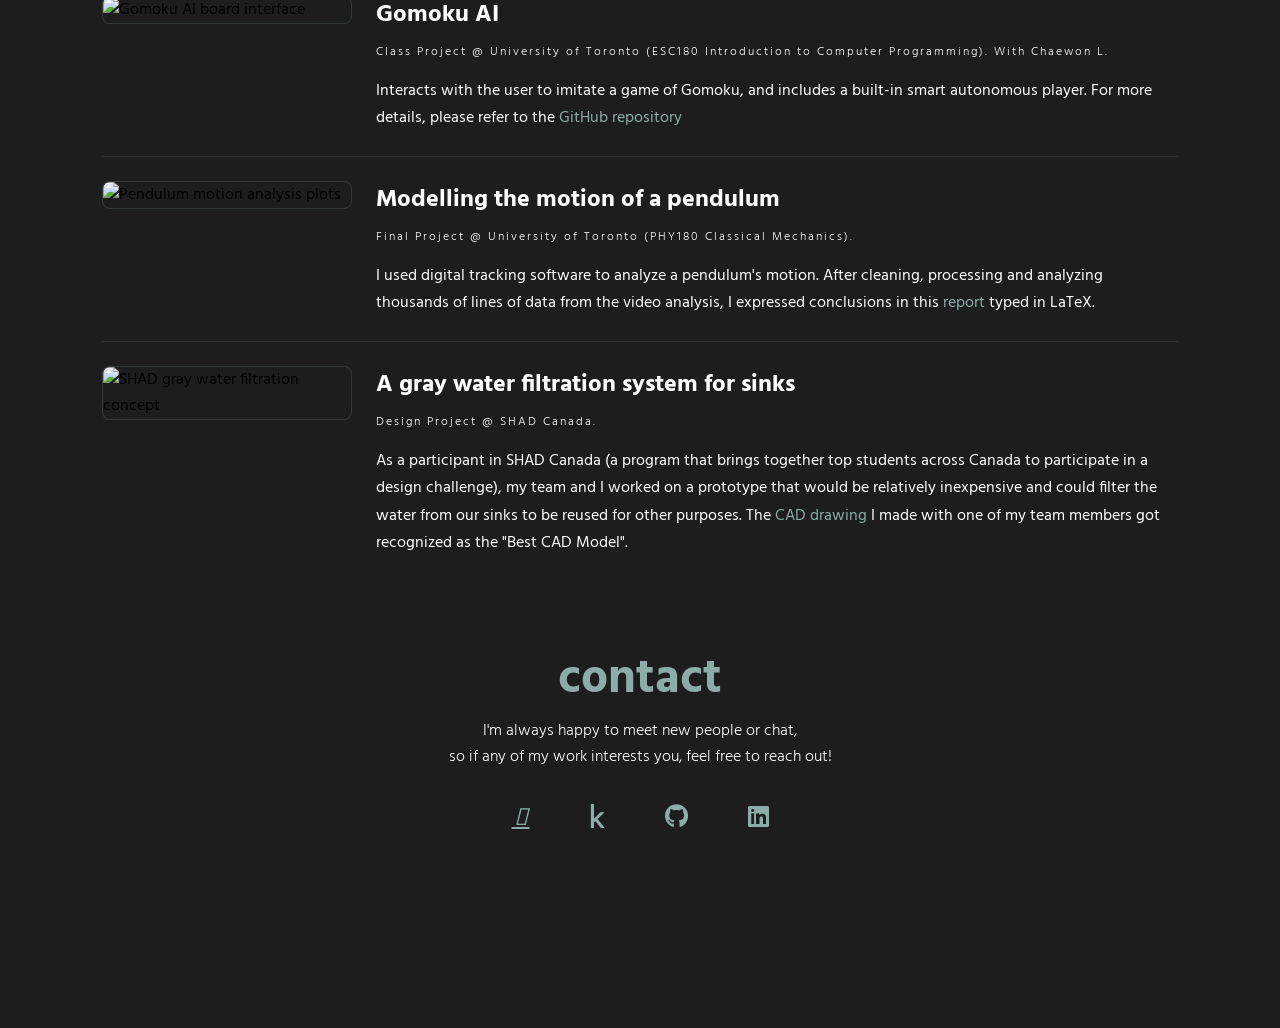
==== commit dcc6fb90: "a few more updates to index.html (intro and what I've been up to section)" ====
--- a/index.html
+++ b/index.html
@@ -86,7 +86,9 @@
             href="https://engsci.utoronto.ca/program/majors/machine-intelligence/">Machine Intelligence</a>, and minoring in <a
             href="https://undergrad.engineering.utoronto.ca/academics-registration/engineering-minors-certificates/environmental-engineering-minor/">Environmental Engineering</a>.
           There are three things that I love more than anything: connecting with people and nature, building cool things, and dreaming about making our world a more equitable and safe place for everyone.
-          I've always enjoyed the problem-solving process behind software, robotics, and simluation but I hope to one day apply these skills in the climate tech, environmental engineering, and/or public health space. 
+          I've always enjoyed the problem-solving process behind software, robotics, and simulation but I hope to one day apply these skills to real-world problems. 
+          <br> <br>
+          This website is a collection of my projects, experiences, and thoughts. Thank you for stopping by. I hope it can give you a better sense of who I am and what I'm passionate about. If you have any questions or just want to chat, feel free to reach out to me through the contact section below!
         </p>
       </div>
     </div>
@@ -122,6 +124,7 @@
           <ul>
             <li>Currently deep into my <strong>software engineering PEY</strong> at <strong>Procter and Gamble</strong> where I am working on building more <strong>webscraping applications</strong>, <strong>production-grade data pipelines</strong>, and more. I started to become more involved in the <strong>sustainability network</strong> and the <strong>Women in IT Supporting each other network</strong> :)</li>
             <li>Led the development of a new <strong>software program</strong> for <strong>UofT Concrete Canoe</strong> that optimizes <strong>canoe designs</strong> based on multiple objectives and constraints.</li>
+            <li>Last semester, I completed an interesting course in <strong>environmental impact assessment</strong> and this semester I am taking a course about <strong>engineering, technology, and global development</strong>.
             <li>Currently reading: <em>Computing the Climate</em>, <em>Just Sustainable Design</em></li>
           </ul>
         </div>
@@ -136,7 +139,7 @@
           aria-controls="experience-2025"
         >
           <span class="experience-year">2025</span>
-          <span class="experience-summary">3rd year of my undergrad (first specialized year in ML/AI), SWE co-op at P&amp;G, UofT Concrete Canoe software, and Canadian Dragon Boat Championships . . .</span>
+          <span class="experience-summary">3rd year of my undergrad (first specialized year in ML/AI), SWE co-op at P&amp;G, UofT Robotics for Space Exploration simulation, and Canadian Dragon Boat Championships . . .</span>
           <span class="experience-icon" aria-hidden="true"></span>
         </button>
         <div id="experience-2025" class="description visible" role="region" aria-labelledby="experience-toggle-2025">
@@ -145,7 +148,7 @@
             <li>Started my 16-month co-op as a <strong>software engineering intern at Procter & Gamble</strong>, where I built and maintained <strong>multiple production-grade pipelines</strong> and learned how software decisions affect cross-functional teams.</li>
             <li>Worked on simluation software for <strong>UofT Robotics for Space Exploration</strong> in Unity.</li>
             <li>Placed <strong>2nd at the 2025 Canadian Dragon Boat Championships</strong> in Montreal, qualifying my team for the 2026 World Championships.</li>
-            <li>Favourite read: <em><a href="https://arxiv.org/abs/2104.13478">Geometric Deep Learning:  Grids, Groups, Graphs, Geodesics, and Gauges</a></em> by Michael M. Bronstein, et al, <em>The Sacred Balance</em> by David Suzuki.</li>
+            <li>Favourite reads: <em><a href="https://arxiv.org/abs/2104.13478">Geometric Deep Learning:  Grids, Groups, Graphs, Geodesics, and Gauges</a></em> by Michael M. Bronstein, et al, <em>The Sacred Balance</em> by David Suzuki.</li>
           </ul>
         </div>
       </article>
@@ -192,7 +195,7 @@
             <li>Interned at the <strong>Ontario Public Service</strong>, as an <strong>IT systems assistant</strong> where I learned quite a bit about <strong>cybersecurity</strong>, <strong>IT lifecycles</strong>, and <strong>project management</strong> structures for big organizations. I worked with tools like <strong>Power BI</strong> for presentations and data visualization, <strong>Microsoft Visio</strong> for flow charts, and <strong>Microsoft Excel</strong> for compiling research.</li>
             <li>Qualified for <strong>worlds</strong> at the <strong>Dragon Boat Canadian Championships</strong>. I have always loved sports and staying active in university was very important to me. So, during my first year, I decided to join the <strong>engineering dragon boat team at UofT, Iron Dragons</strong>. After so much hard work and dedication my team and I went to nationals and qualified for worlds!</li>
             <li>Started taking courses on <strong>Kaggle</strong> and exploring the fascinating world of <strong>data and AI</strong>.</li>
-            <li>Favourite read of the year: <em>Sacred balance</em> (David Suzuki)</li>
+            <li>Favourite read: <em>Sacred balance</em> (David Suzuki)</li>
           </ul>
         </div>
       </article>
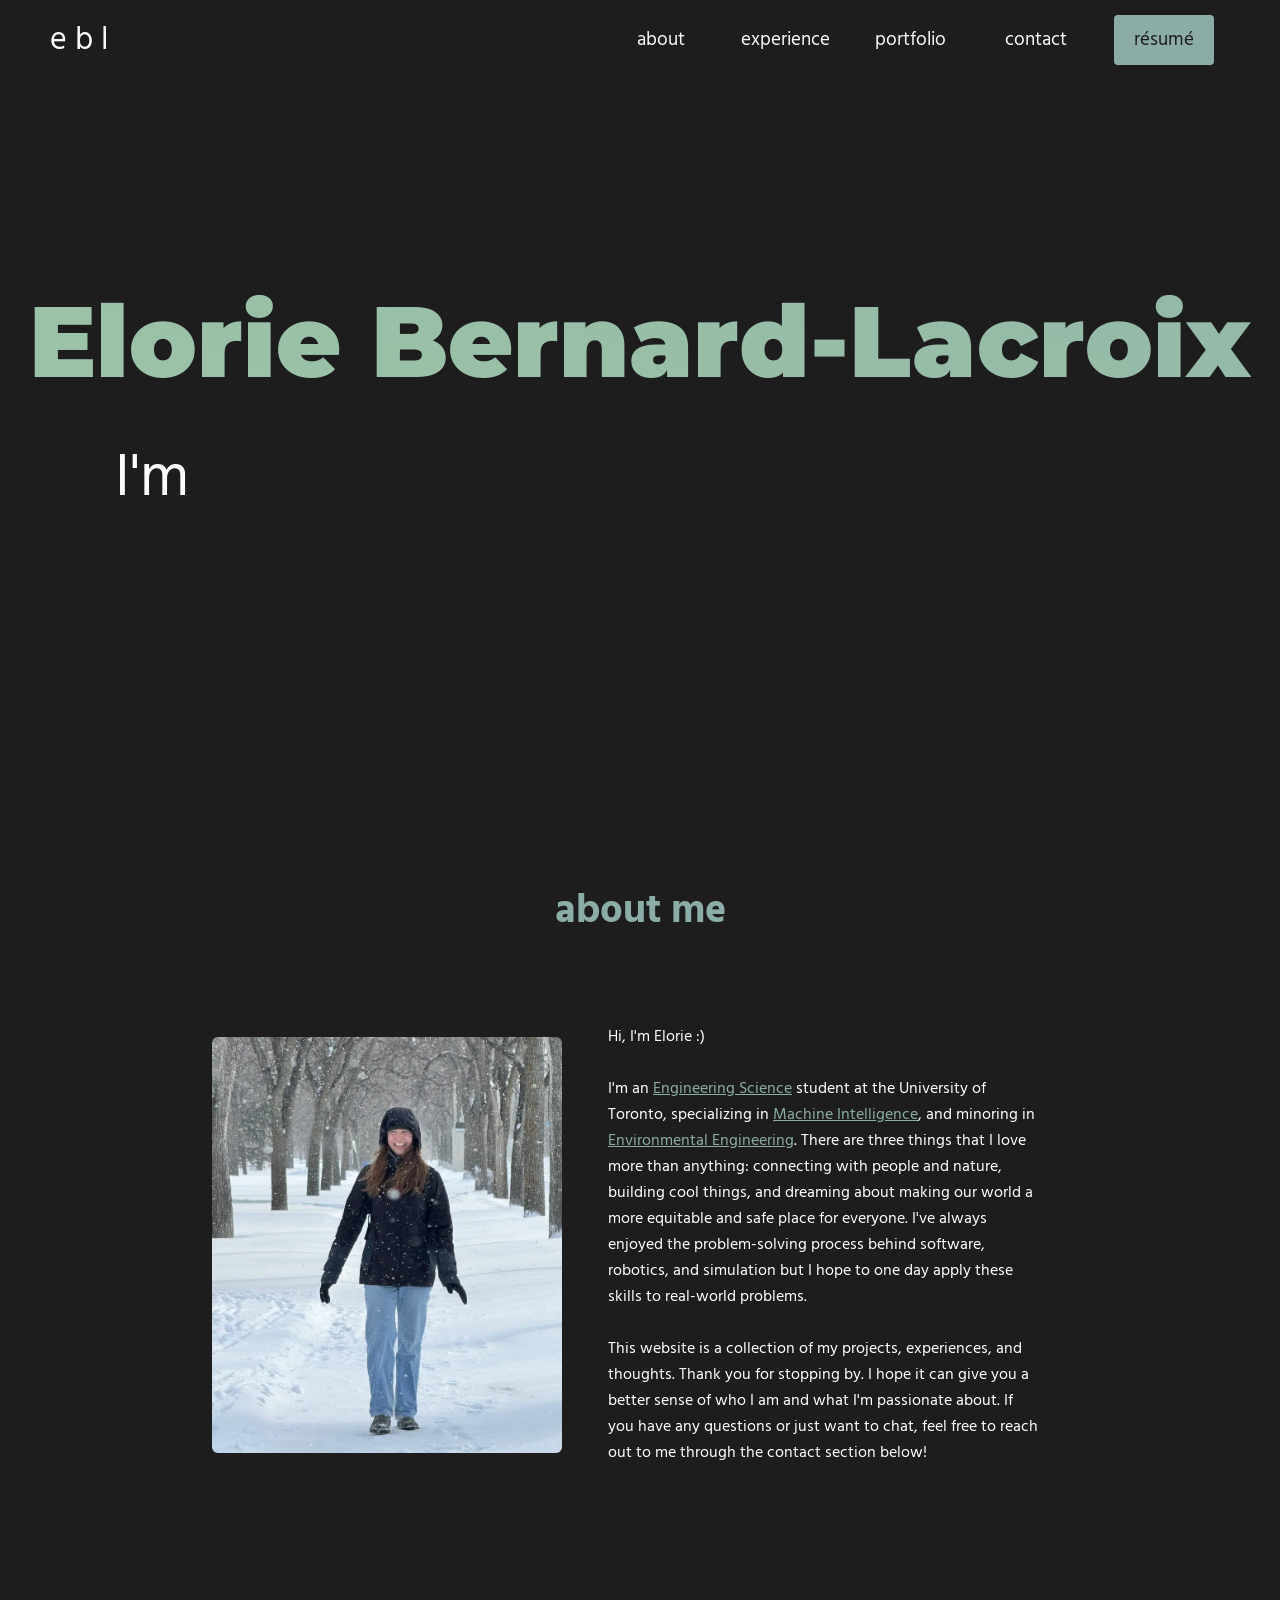
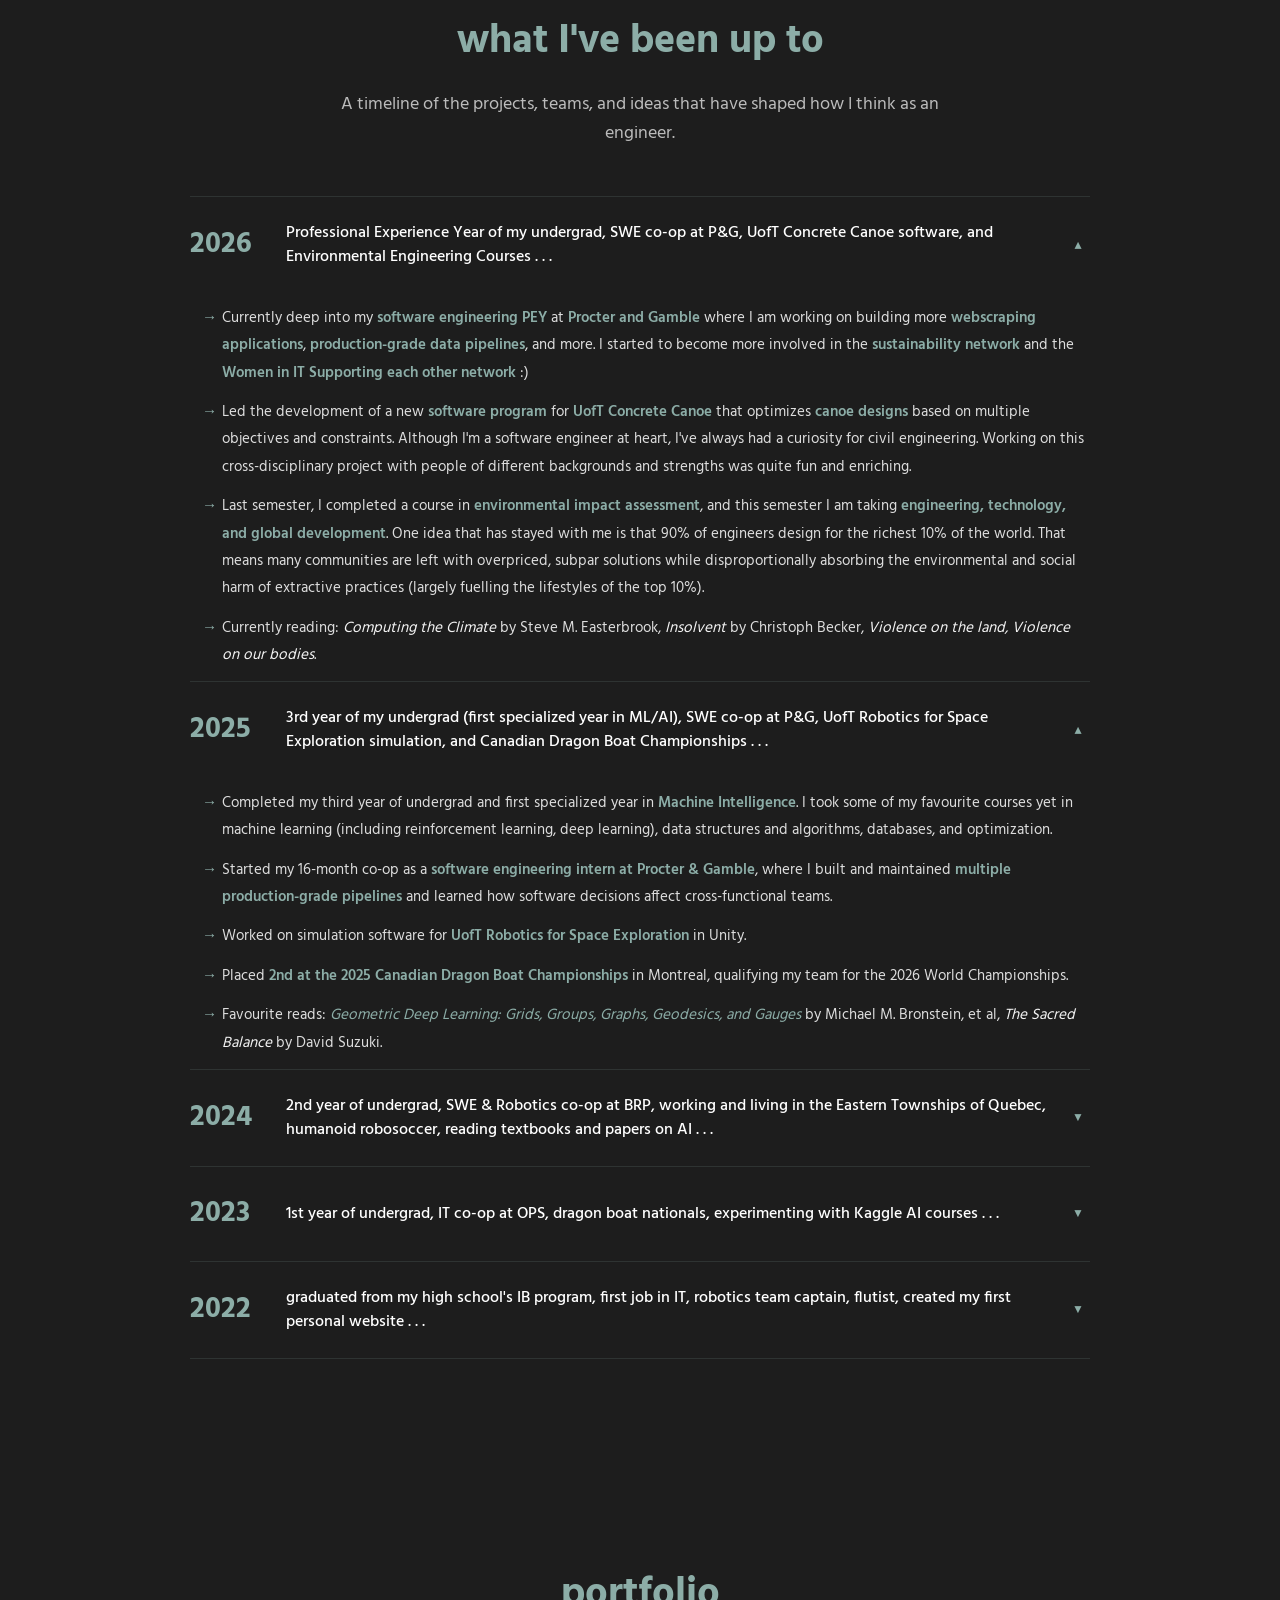
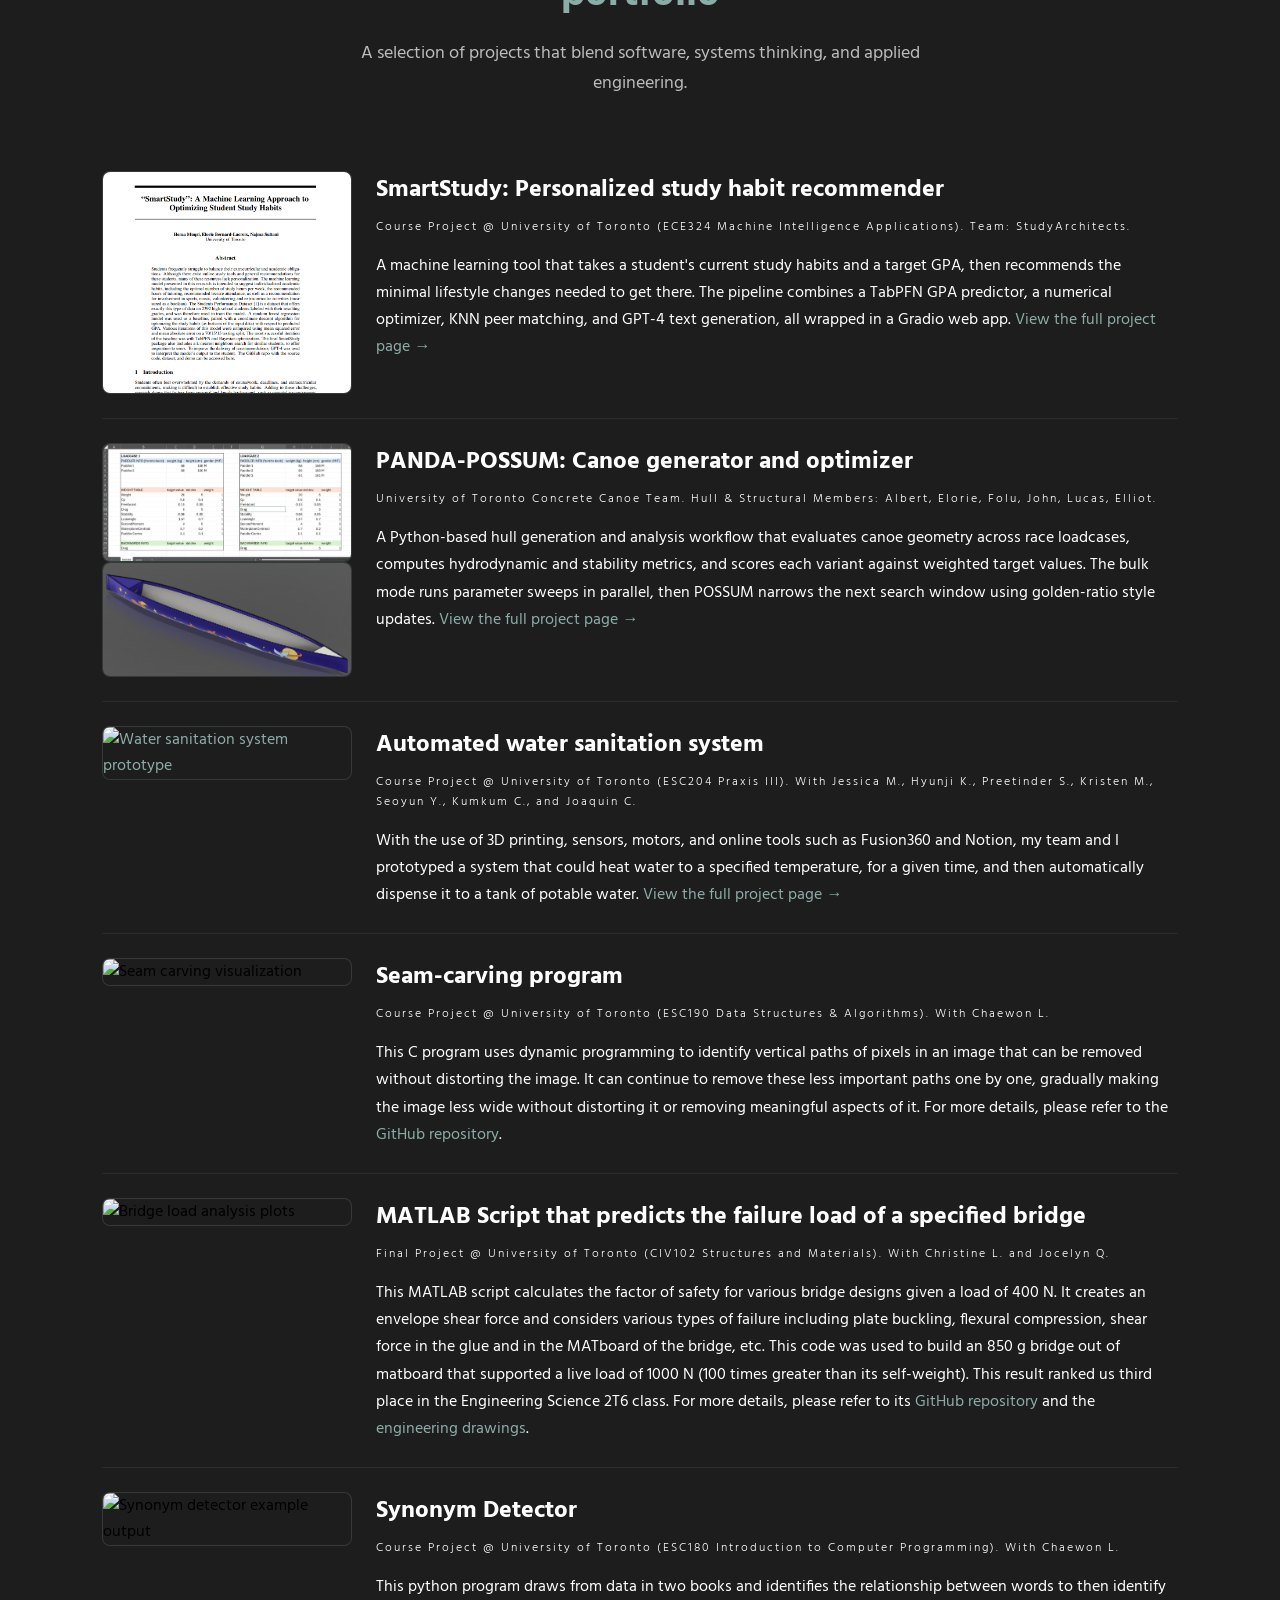
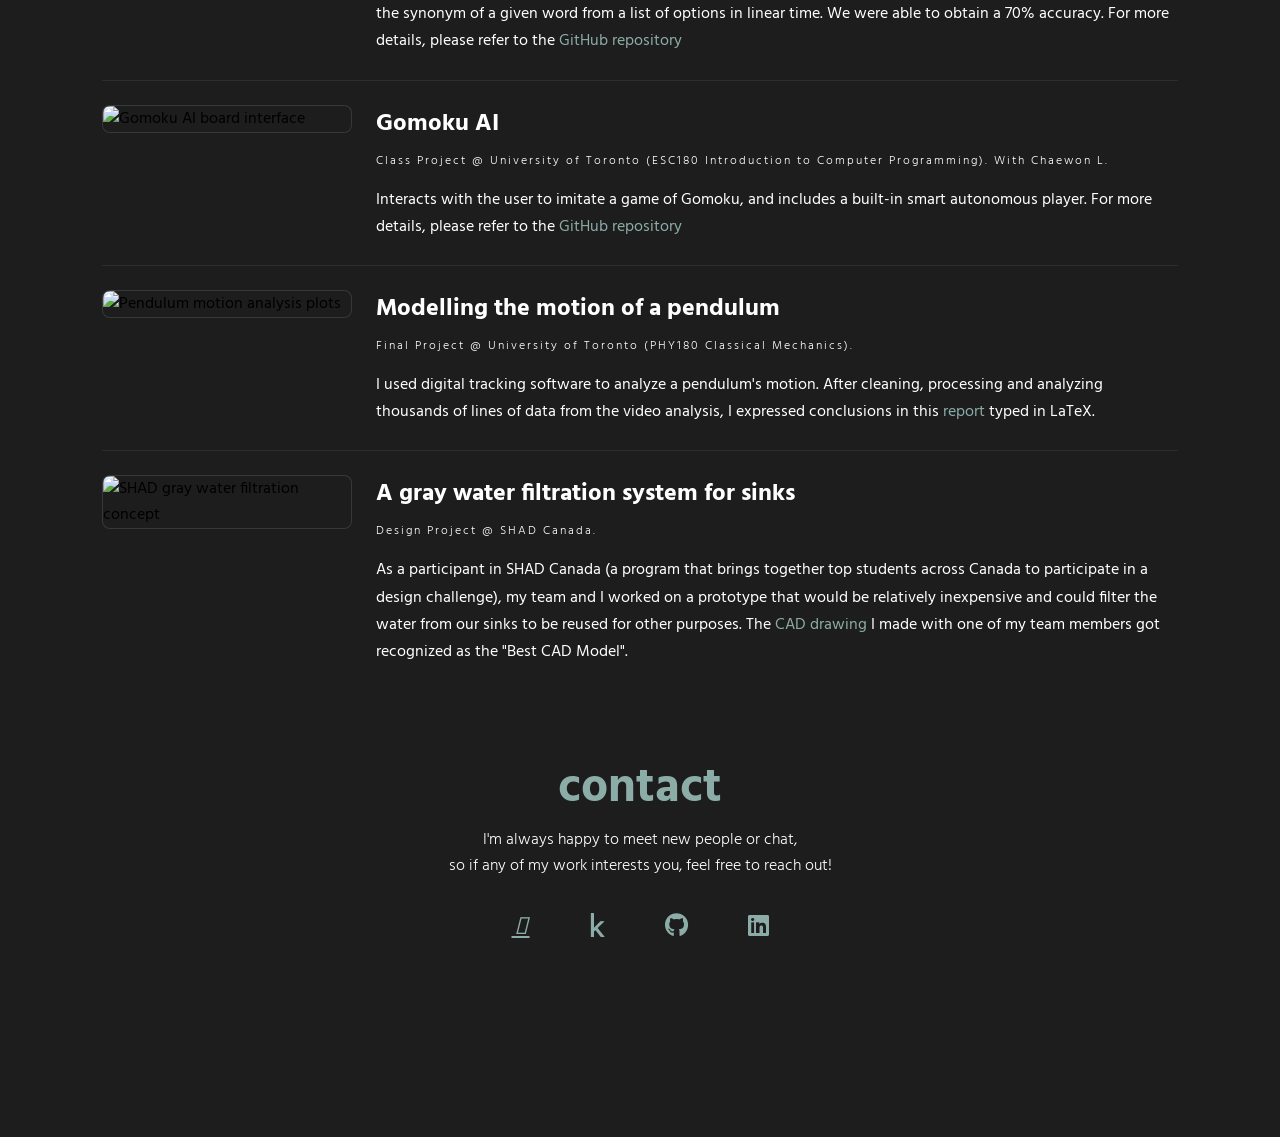
==== commit 4c48bb30: "a few more minor edits" ====
--- a/index.html
+++ b/index.html
@@ -60,7 +60,7 @@
       <ul class="dynamic-txts">
         <li><span>an engineering student at UofT</span></li>
         <li><span>an avid reader and ponderer</span></li>
-        <li><span>an aspiring robotics and AI engineer</span></li>
+        <li><span>an aspiring software and AI engineer</span></li>
         <li><span>an environmentalist</span></li>
       </ul>
     </div>
@@ -117,15 +117,15 @@
           aria-controls="experience-2026"
         >
           <span class="experience-year">2026</span>
-          <span class="experience-summary">Profeessional Experience Year of my undergrad, SWE co-op at P&amp;G, UofT Concrete Canoe software, and Environmental Engineering Courses . . . </span>
+          <span class="experience-summary">Professional Experience Year of my undergrad, SWE co-op at P&amp;G, UofT Concrete Canoe software, and Environmental Engineering Courses . . . </span>
           <span class="experience-icon" aria-hidden="true"></span>
         </button>
         <div id="experience-2026" class="description visible" role="region" aria-labelledby="experience-toggle-2026">
           <ul>
             <li>Currently deep into my <strong>software engineering PEY</strong> at <strong>Procter and Gamble</strong> where I am working on building more <strong>webscraping applications</strong>, <strong>production-grade data pipelines</strong>, and more. I started to become more involved in the <strong>sustainability network</strong> and the <strong>Women in IT Supporting each other network</strong> :)</li>
-            <li>Led the development of a new <strong>software program</strong> for <strong>UofT Concrete Canoe</strong> that optimizes <strong>canoe designs</strong> based on multiple objectives and constraints.</li>
-            <li>Last semester, I completed an interesting course in <strong>environmental impact assessment</strong> and this semester I am taking a course about <strong>engineering, technology, and global development</strong>.
-            <li>Currently reading: <em>Computing the Climate</em>, <em>Just Sustainable Design</em></li>
+            <li>Led the development of a new <strong>software program</strong> for <strong>UofT Concrete Canoe</strong> that optimizes <strong>canoe designs</strong> based on multiple objectives and constraints. Although I'm a software engineer at heart, I've always had a curiosity for civil engineering. Working on this cross-disciplinary project with people of different backgrounds and strengths was quite fun and enriching.</li>
+            <li>Last semester, I completed a course in <strong>environmental impact assessment</strong>, and this semester I am taking <strong>engineering, technology, and global development</strong>. One idea that has stayed with me is that 90% of engineers design for the richest 10% of the world. That means many communities are left with overpriced, subpar solutions while disproportionally absorbing the environmental and social harm of extractive practices (largely fuelling the lifestyles of the top 10%).</li>
+            <li>Currently reading: <em>Computing the Climate</em> by Steve M. Easterbrook, <em>Insolvent</em> by Christoph Becker, <em>Violence on the land, Violence on our bodies</em>.</li>
           </ul>
         </div>
       </article>
@@ -146,7 +146,7 @@
           <ul>
             <li>Completed my third year of undergrad and first specialized year in <strong>Machine Intelligence</strong>. I took some of my favourite courses yet in machine learning (including reinforcement learning, deep learning), data structures and algorithms, databases, and optimization.</li>
             <li>Started my 16-month co-op as a <strong>software engineering intern at Procter & Gamble</strong>, where I built and maintained <strong>multiple production-grade pipelines</strong> and learned how software decisions affect cross-functional teams.</li>
-            <li>Worked on simluation software for <strong>UofT Robotics for Space Exploration</strong> in Unity.</li>
+            <li>Worked on simulation software for <strong>UofT Robotics for Space Exploration</strong> in Unity.</li>
             <li>Placed <strong>2nd at the 2025 Canadian Dragon Boat Championships</strong> in Montreal, qualifying my team for the 2026 World Championships.</li>
             <li>Favourite reads: <em><a href="https://arxiv.org/abs/2104.13478">Geometric Deep Learning:  Grids, Groups, Graphs, Geodesics, and Gauges</a></em> by Michael M. Bronstein, et al, <em>The Sacred Balance</em> by David Suzuki.</li>
           </ul>
@@ -167,12 +167,12 @@
         </button>
         <div id="experience-2024" class="description" role="region" aria-labelledby="experience-toggle-2024">
           <ul>
-            <li>Completed my second year of <strong>Engineering Science</strong> and chose to specialize in <strong>Machine Intelligence</strong> for my final two years. I'm currently reading a <strong>machine learning textbook</strong> and <strong>research articles</strong> in the field, while building a personal project in machine learning.</li>
-            <li>Joined the <strong>UofT humanoid robosoccer club</strong> as a <strong>software member</strong>. I got to participate in making the cutest little robots and mostly contributed to their <strong>computer vision</strong>. Now, I am working on their <strong>strategy code</strong>.  </li>
+            <li>Completed my second year of <strong>Engineering Science</strong> and chose to specialize in <strong>Machine Intelligence</strong> for my final two years. I read my first <strong>machine learning textbook</strong> and a few <strong>research articles</strong> in the field, while building some small projects in machine learning.</li>
+            <li>Joined the <strong>UofT humanoid robosoccer club</strong> as a <strong>software member</strong>. I got to participate in making the cutest little robots and mostly contributed to their <strong>computer vision</strong>. </li>
             <li>I took a course in <strong>Intercultural Leadership & Communication</strong>. It completely changed the way I interpret people's actions and words. Even the way that I express myself hasn't been the same since. One thing that I've been especially thinking about is how everything we do, from the way we sit down to the words we speak, can hold meaning (whether we intend it to or not). This meaning is up to the interpretation of the observer, which is shaped by their experiences, their context, their story. My favourite quote from this course: “It’s a wonder we ever understand each other at all.”</li>
             <li>Travelled around the <strong>Mediterranean</strong> with my mother, twin sister, and grandfather. Seeing their different life styles, food, values, city infrastructure, architecture, and history really made me realize the sheer amount of possibilities that exist when it comes to the way we choose to live our lives, organize ourselves, and connect with our communities.</li>
             <li>Interned at <strong>BRP</strong>, a company in Quebec (originally part of Bombardier). Interning in Quebec was something that I had been wanting to do for a while. I spent most of my childhood summers in Quebec with my family and this was the first time I was going back for a full summer since the age of 15. At BRP I got a chance to work on two very exciting projects: building a <strong>Python package</strong> to automate <strong>battery tests</strong> and fixing a set of <strong>three dynamometers</strong> (used for testing vehicles). </li>
-            <li>Favourite reads: <em>Genius of Language</em>, <em>Circe</em></li>
+            <li>Favourite reads: <em>Genius of Language</em>, <em>Circe</em> by Madeline Miller</li>
           </ul>
         </div>
       </article>
@@ -195,7 +195,7 @@
             <li>Interned at the <strong>Ontario Public Service</strong>, as an <strong>IT systems assistant</strong> where I learned quite a bit about <strong>cybersecurity</strong>, <strong>IT lifecycles</strong>, and <strong>project management</strong> structures for big organizations. I worked with tools like <strong>Power BI</strong> for presentations and data visualization, <strong>Microsoft Visio</strong> for flow charts, and <strong>Microsoft Excel</strong> for compiling research.</li>
             <li>Qualified for <strong>worlds</strong> at the <strong>Dragon Boat Canadian Championships</strong>. I have always loved sports and staying active in university was very important to me. So, during my first year, I decided to join the <strong>engineering dragon boat team at UofT, Iron Dragons</strong>. After so much hard work and dedication my team and I went to nationals and qualified for worlds!</li>
             <li>Started taking courses on <strong>Kaggle</strong> and exploring the fascinating world of <strong>data and AI</strong>.</li>
-            <li>Favourite read: <em>Sacred balance</em> (David Suzuki)</li>
+            <li>Favourite read: <em>Sacred balance</em> by David Suzuki</li>
           </ul>
         </div>
       </article>
@@ -215,12 +215,12 @@
         <div id="experience-2022" class="description" role="region" aria-labelledby="experience-toggle-2022">
           <ul>
             <li>Landed my first <strong>IT job</strong> as an <strong>IT technician</strong> at <strong>Canada's Wonderland</strong>. I worked 20 hours a week during my second semester of high school and full time during the summer. I got to work with <strong>networks</strong>, <strong>POS systems</strong>, and <strong>peripherals</strong>. I absolutely fell in love with the process of troubleshooting and problem-solving with technology. </li>
-            <li><strong>Team captain</strong> of my high school's <strong>FRC robotics team</strong>. I was in robotics from grade 10 to grade 12. This club taught me a lot about <strong>programming</strong>, <strong>design</strong>, and <strong>technology</strong>, but it taught me even more about the process of learning, teaching, collaborating, and leading.</li>
+            <li><strong>Team captain</strong> of my high school's <strong>FRC robotics team</strong>. I was in robotics from grade 10 to grade 12. This club taught me a lot about <strong>programming</strong>, <strong>design</strong>, and <strong>technology</strong>, but it taught me even more about the process of learning, teaching, collaborating, and leading. I was also the first female team captain of this team :)</li>
             <li><strong>Flutist</strong> in my high school's <strong>symphonic band</strong>, <strong>symphonic orchestra</strong>, and in a <strong>flute duet</strong>.</li>
             <li>Graduated from my school's <strong>IB program</strong> and got accepted into <strong>Engineering Science at the University of Toronto</strong> with three scholarships/awards!</li>
             <li>Took certifications with <strong>IBM</strong> on <strong>Data Science Foundations</strong> and <strong>Blockchain technology</strong>.</li>
             <li>I created my first personal website in <strong>HTML</strong>, <strong>CSS</strong>, and <strong>JavaScript</strong>. Since then, I've reiterated and it's become this :)</li>
-            <li>Favourite reads of the year: <em>Hard-boiled Wonderland and the End of the World</em>, <em>Homodeus</em></li>
+            <li>Favourite reads of the year: <em>Hard-boiled Wonderland and the End of the World</em> by Haruki Murakami, <em>Homodeus</em> by Yuval Noah Harari</li>
           </ul>
         </div>
       </article>
@@ -303,7 +303,7 @@
         </div>
         <div class="portfolio__content">
           <h2>Synonym Detector</h2>
-          <h3>Course Project @ University of Toronto (ESC180 Introdction to Computer Programming). With Chaewon L.</h3>
+          <h3>Course Project @ University of Toronto (ESC180 Introduction to Computer Programming). With Chaewon L.</h3>
           <p>This python program draws from data in two books and identifies the relationship between words to then identify the synonym of a given word from a list of options in linear time. We were able to obtain a 70% accuracy. For more details, please refer to the <a href="https://github.com/elorie-bernard-lacroix/ESC180_Project3">GitHub repository</a></p>
         </div>
       </article>
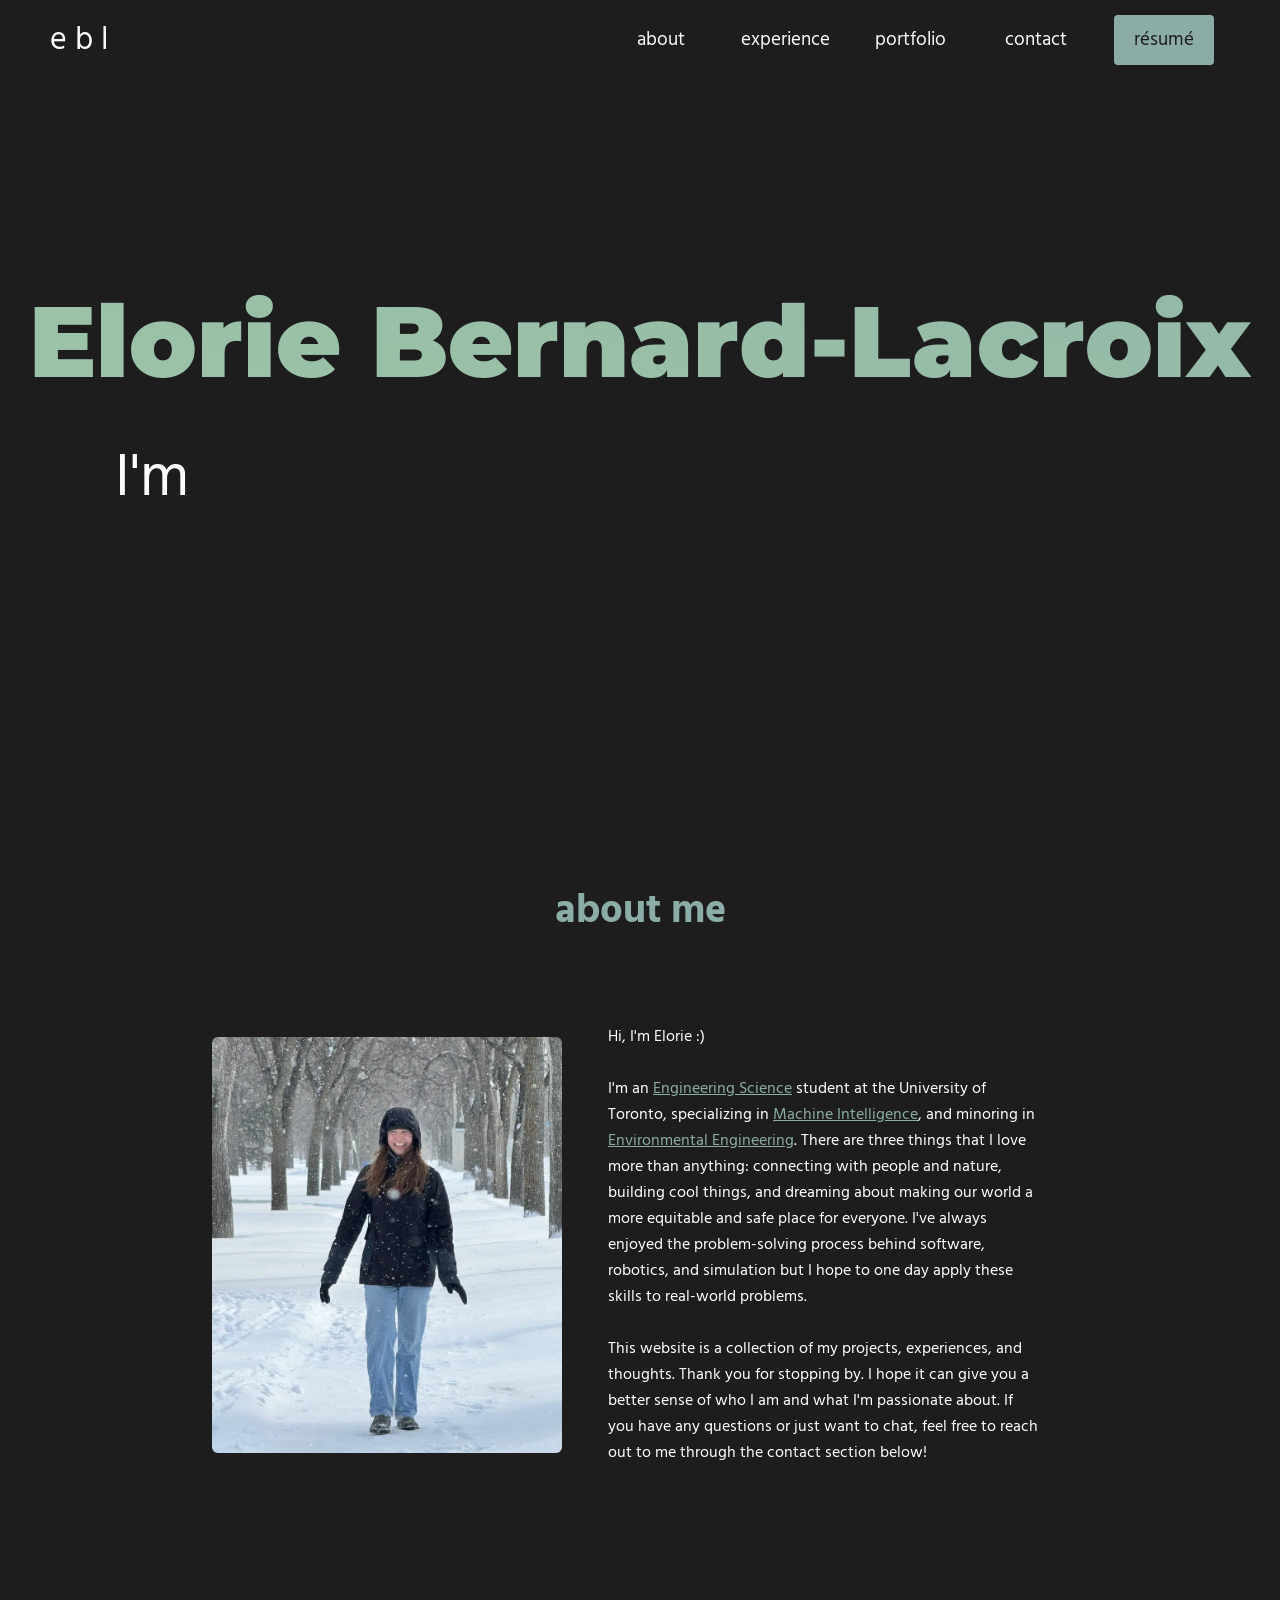
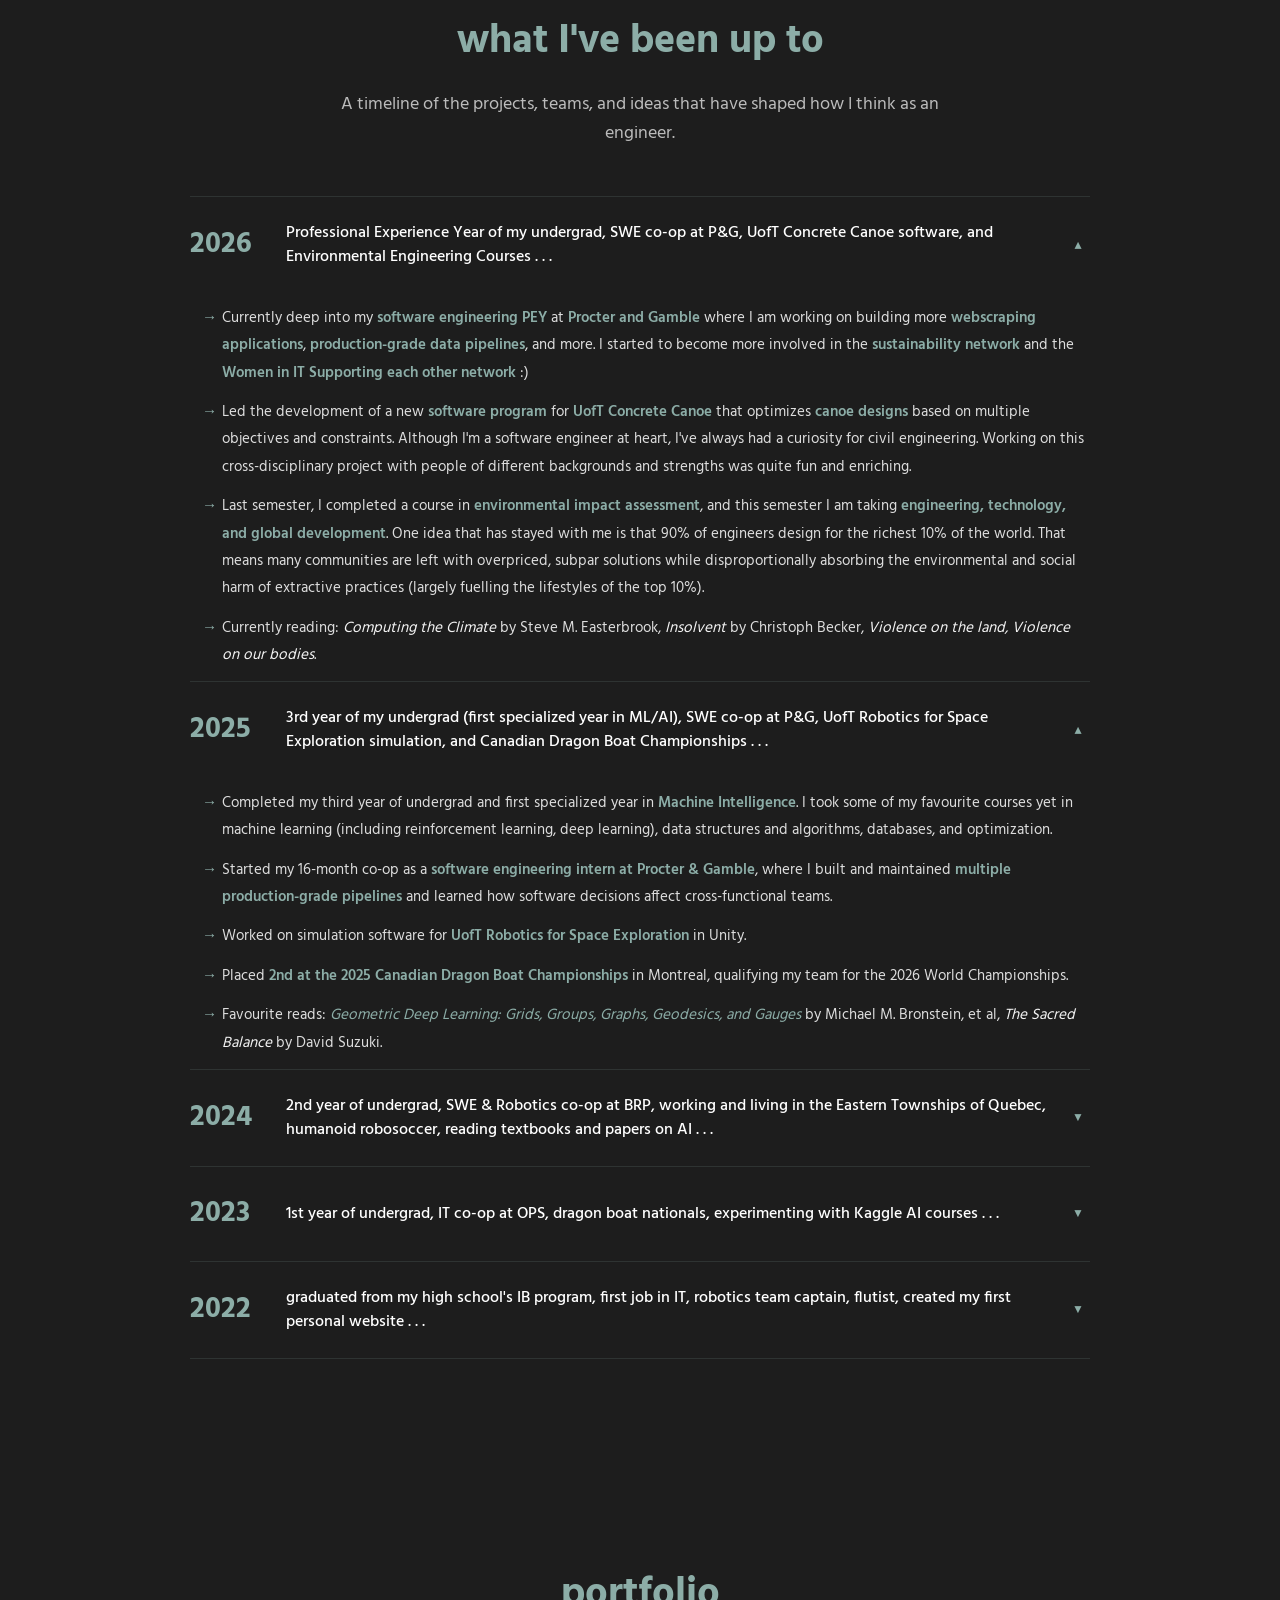
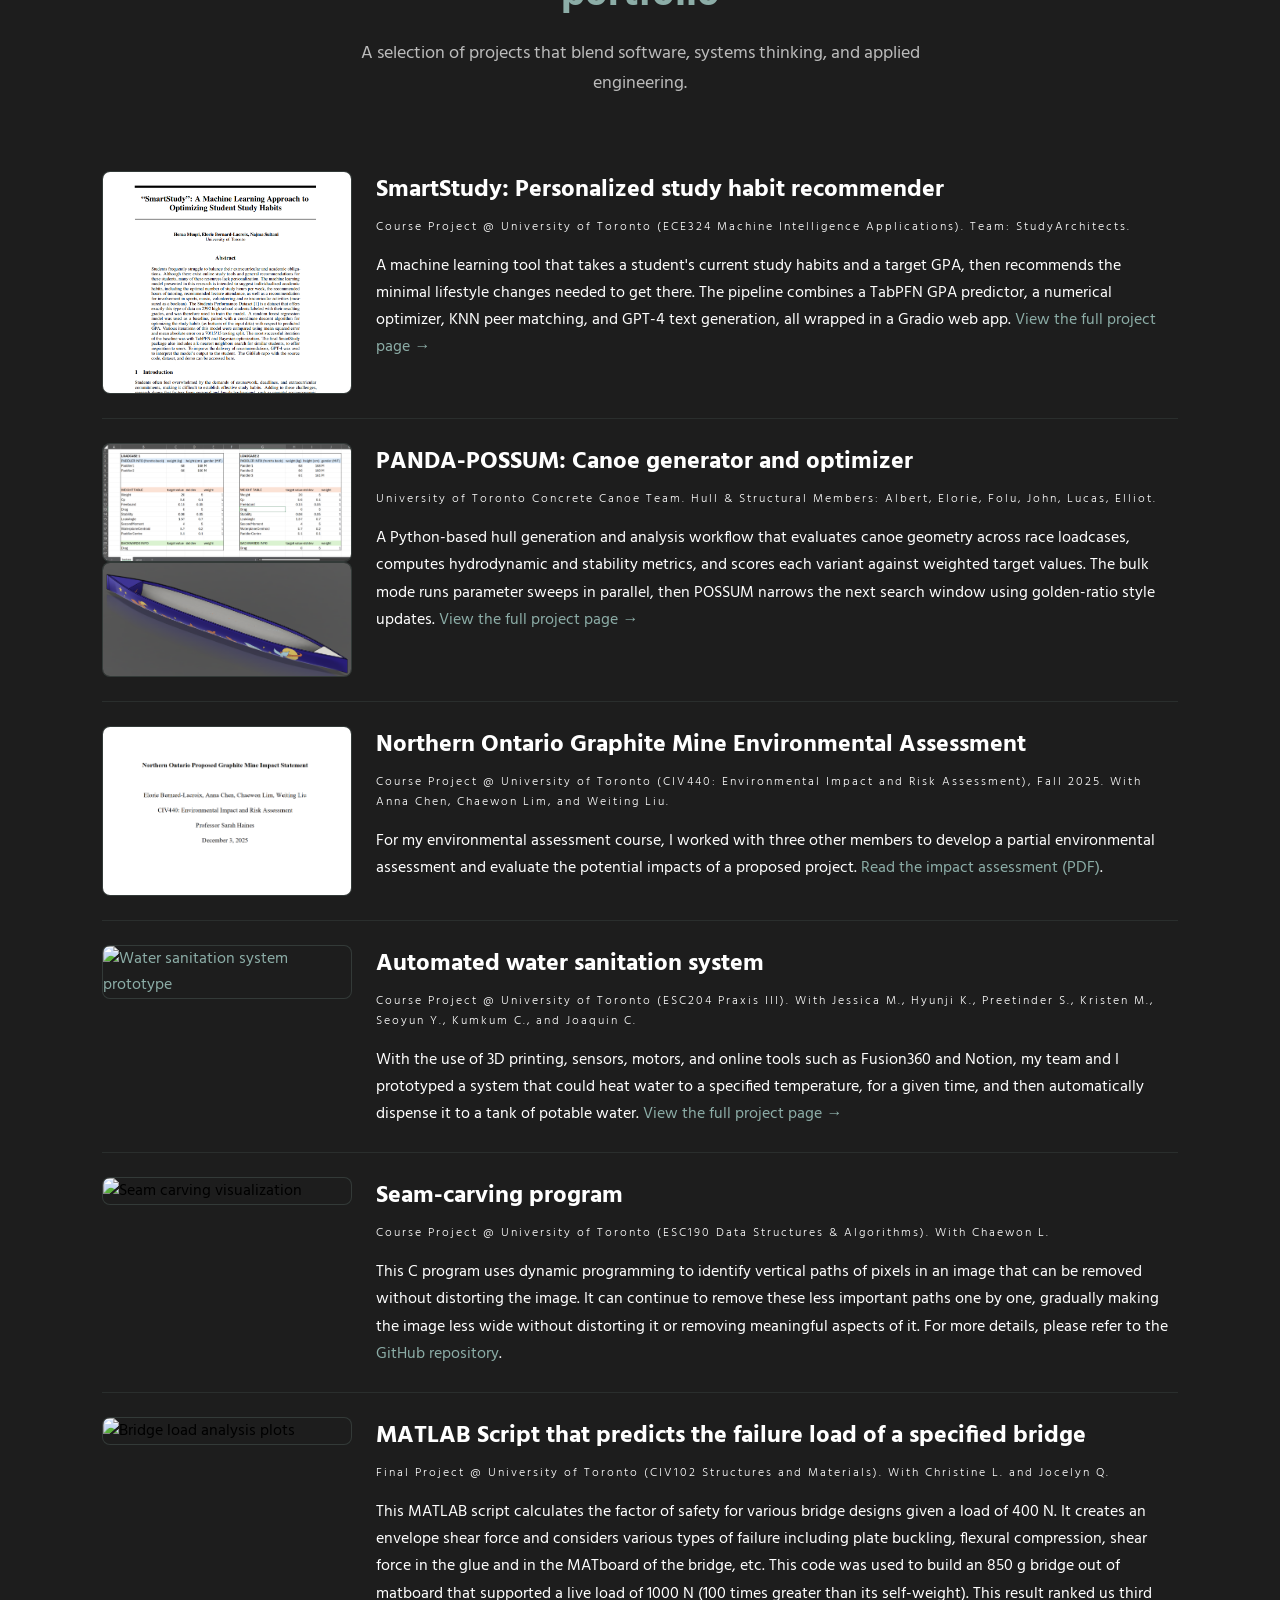
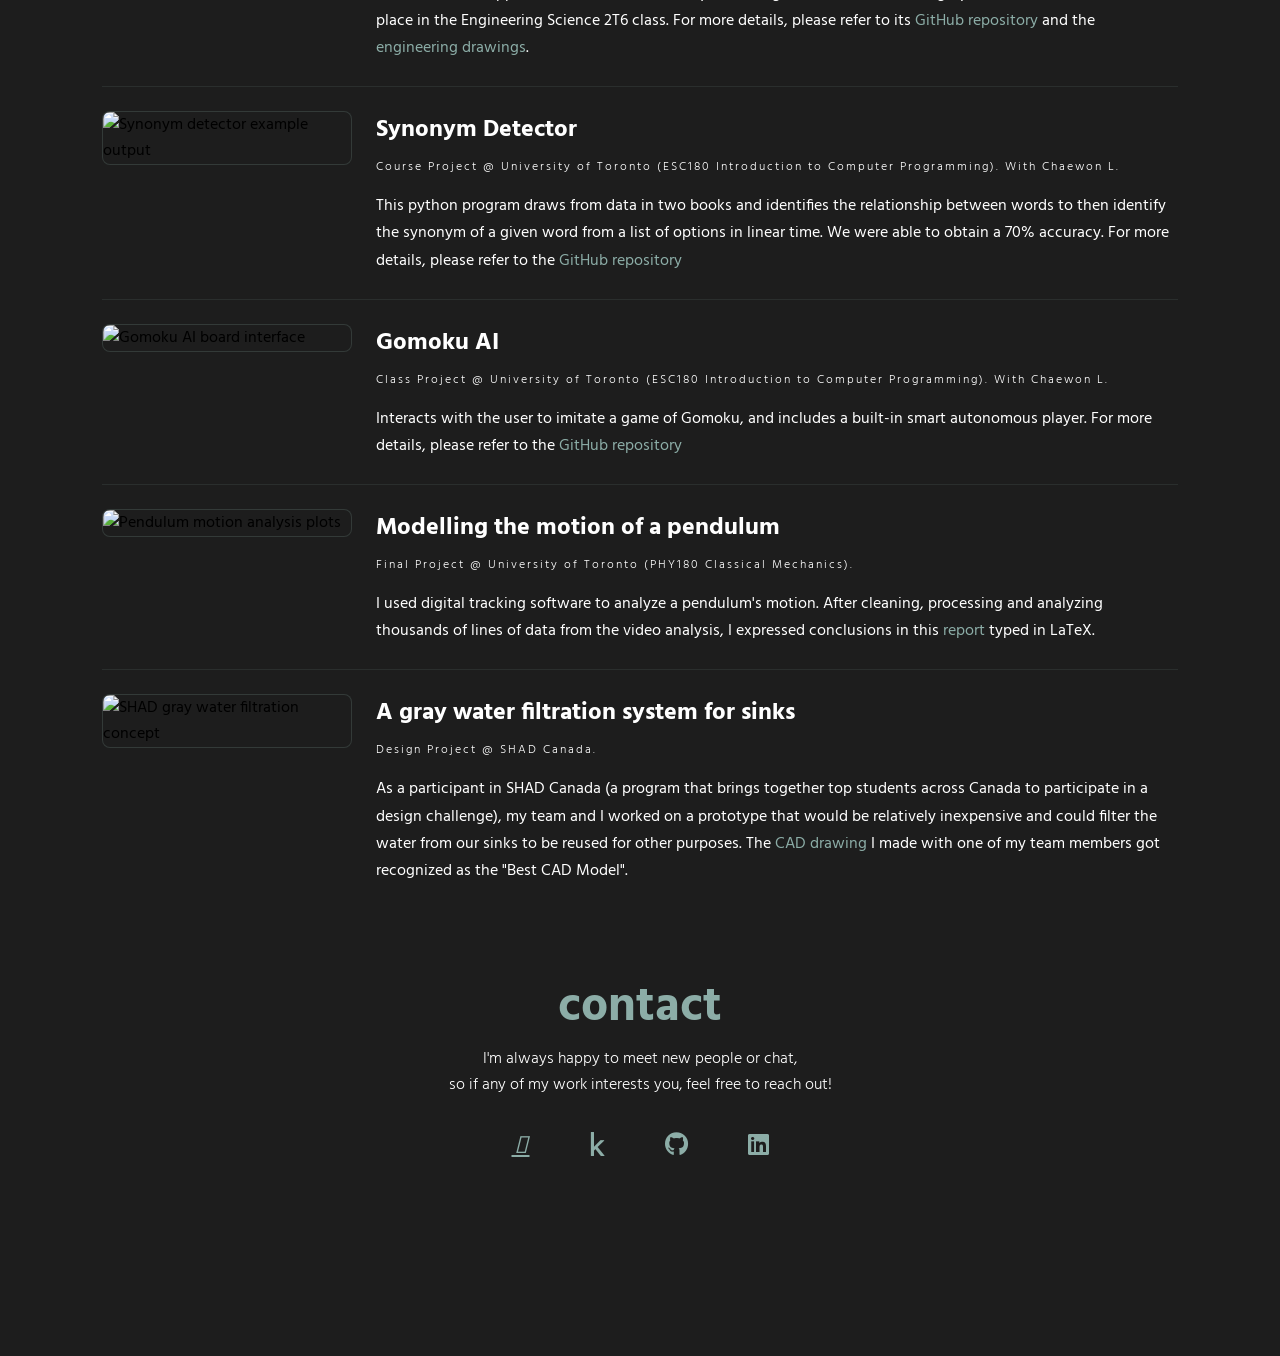
==== commit 7ba0a99f: "updating with environmental course projects" ====
--- a/index.html
+++ b/index.html
@@ -264,6 +264,19 @@
 
       <article class="portfolio__container">
         <div class="portfolio__image">
+          <a href="env-assessment/Impact%20Statement.pdf" target="_blank" rel="noopener" aria-label="Open the partial environmental assessment PDF">
+            <img src="env-assessment/Impact-Assessment.png" alt="Cover page of the Northern Ontario Proposed Graphite Mine Impact Statement">
+          </a>
+        </div>
+        <div class="portfolio__content">
+          <h2>Northern Ontario Graphite Mine Environmental Assessment</h2>
+          <h3>Course Project @ University of Toronto (CIV440: Environmental Impact and Risk Assessment), Fall 2025. With Anna Chen, Chaewon Lim, and Weiting Liu.</h3>
+          <p>For my environmental assessment course, I worked with three other members to develop a partial environmental assessment and evaluate the potential impacts of a proposed project. <a href="env-assessment/Impact%20Statement.pdf" target="_blank" rel="noopener">Read the impact assessment (PDF)</a>.</p>
+        </div>
+      </article>
+
+      <article class="portfolio__container">
+        <div class="portfolio__image">
           <a href="water-sanitation.html">
             <img src="WaterSan.png" alt="Water sanitation system prototype">
           </a>
@@ -355,7 +368,7 @@
           <p>so if any of my work interests you, feel free to reach out!</p>
           <div class="social__icons">
 
-            <a href="mailto:elorie.bernardlacroix@mail.utoronto.ca" class="social__icon--link" target="_blank"><i
+            <a href="mailto:eb.lacroix04@gmail.com" class="social__icon--link" target="_blank"><i
                 class="fa-solid fa-envelope"></i></a>
             <a href="https://www.kaggle.com/eloriebernardlacroix" class="social__icon--link" target="_blank"><i
                 class="fab fa-kaggle"></i></a>
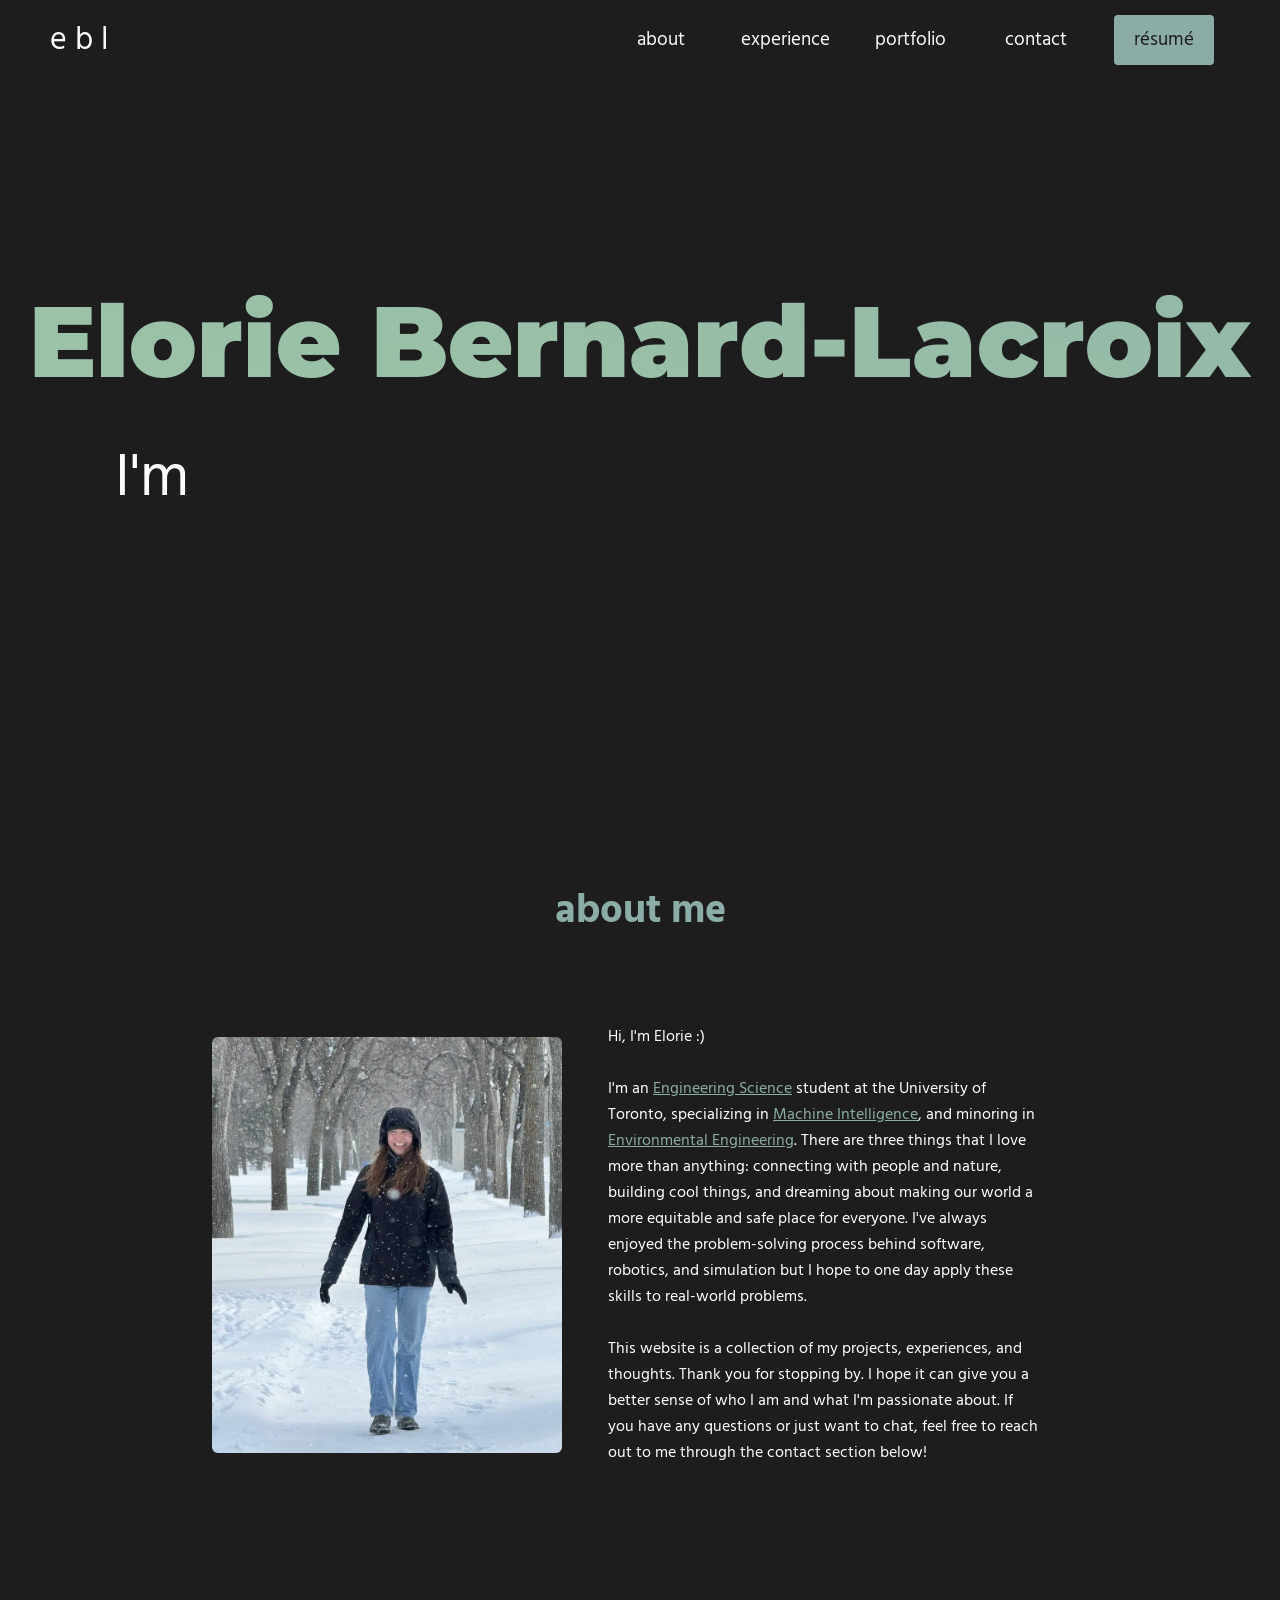
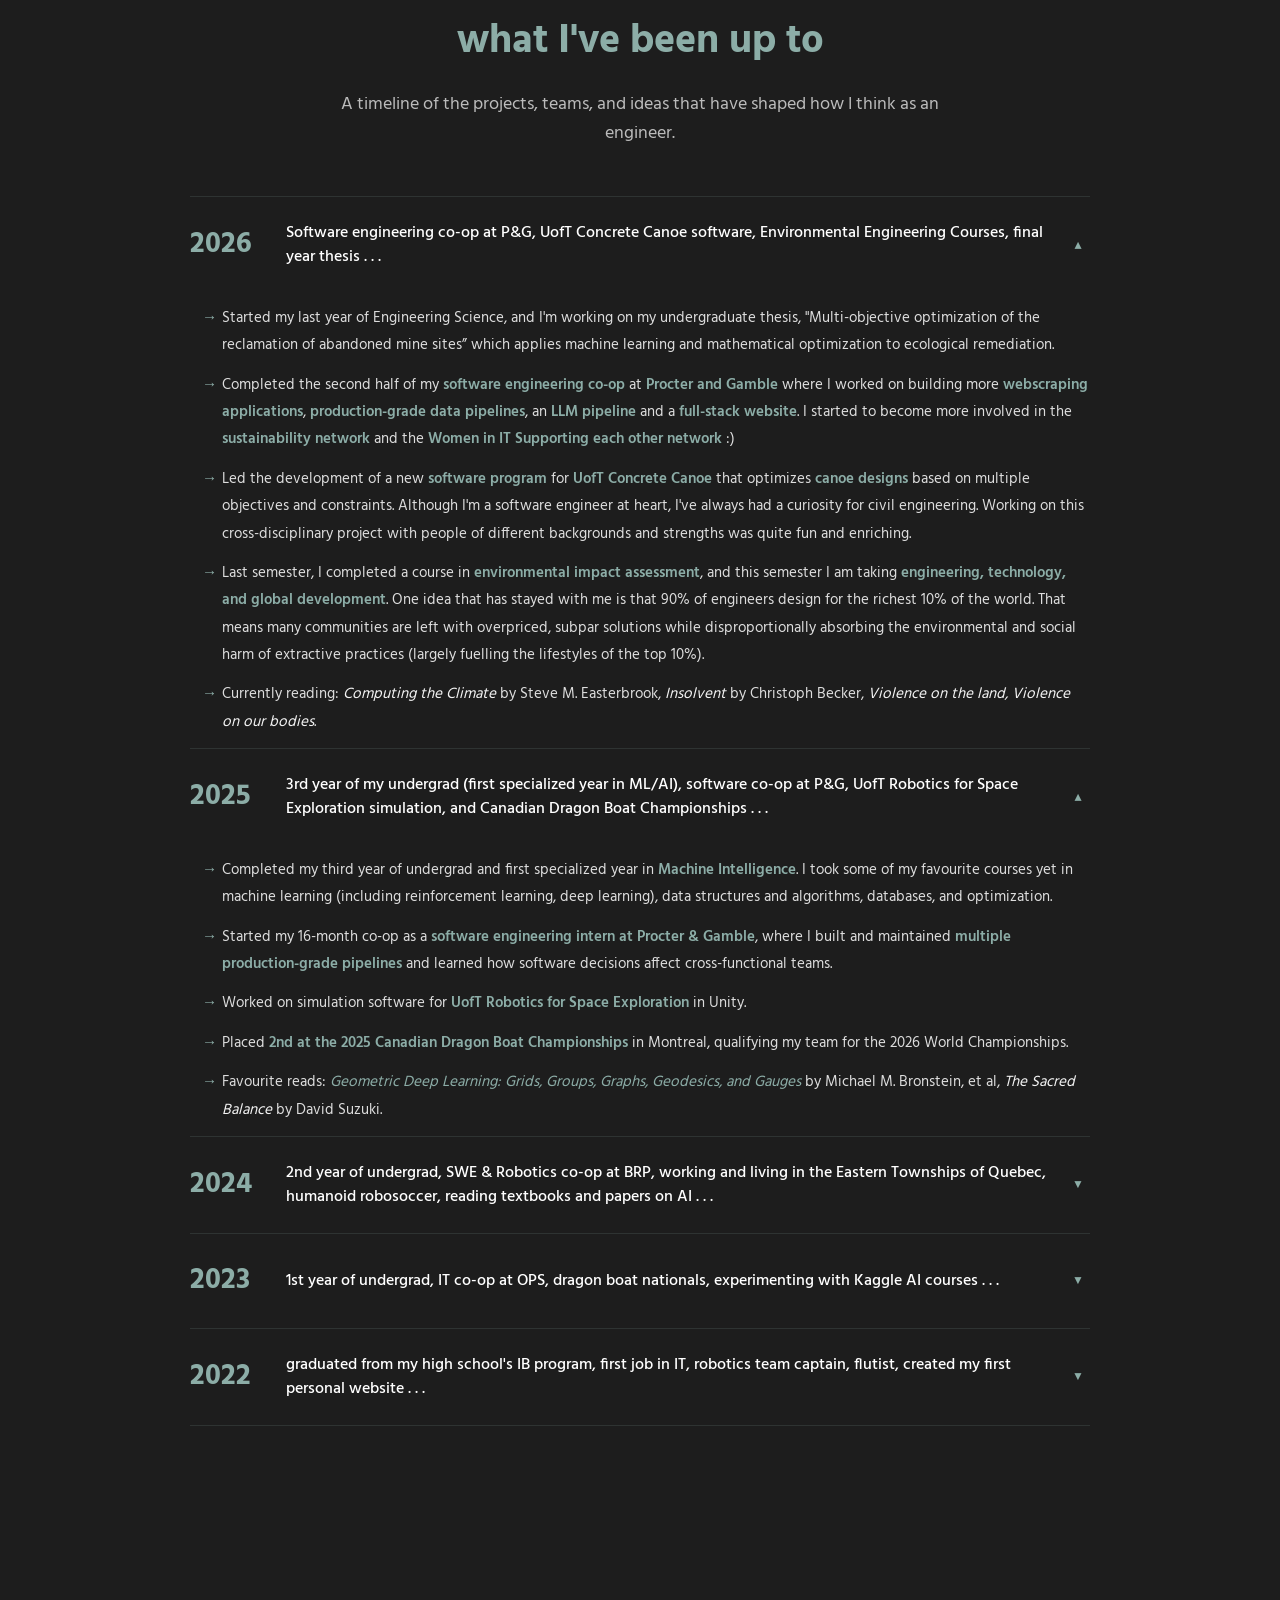
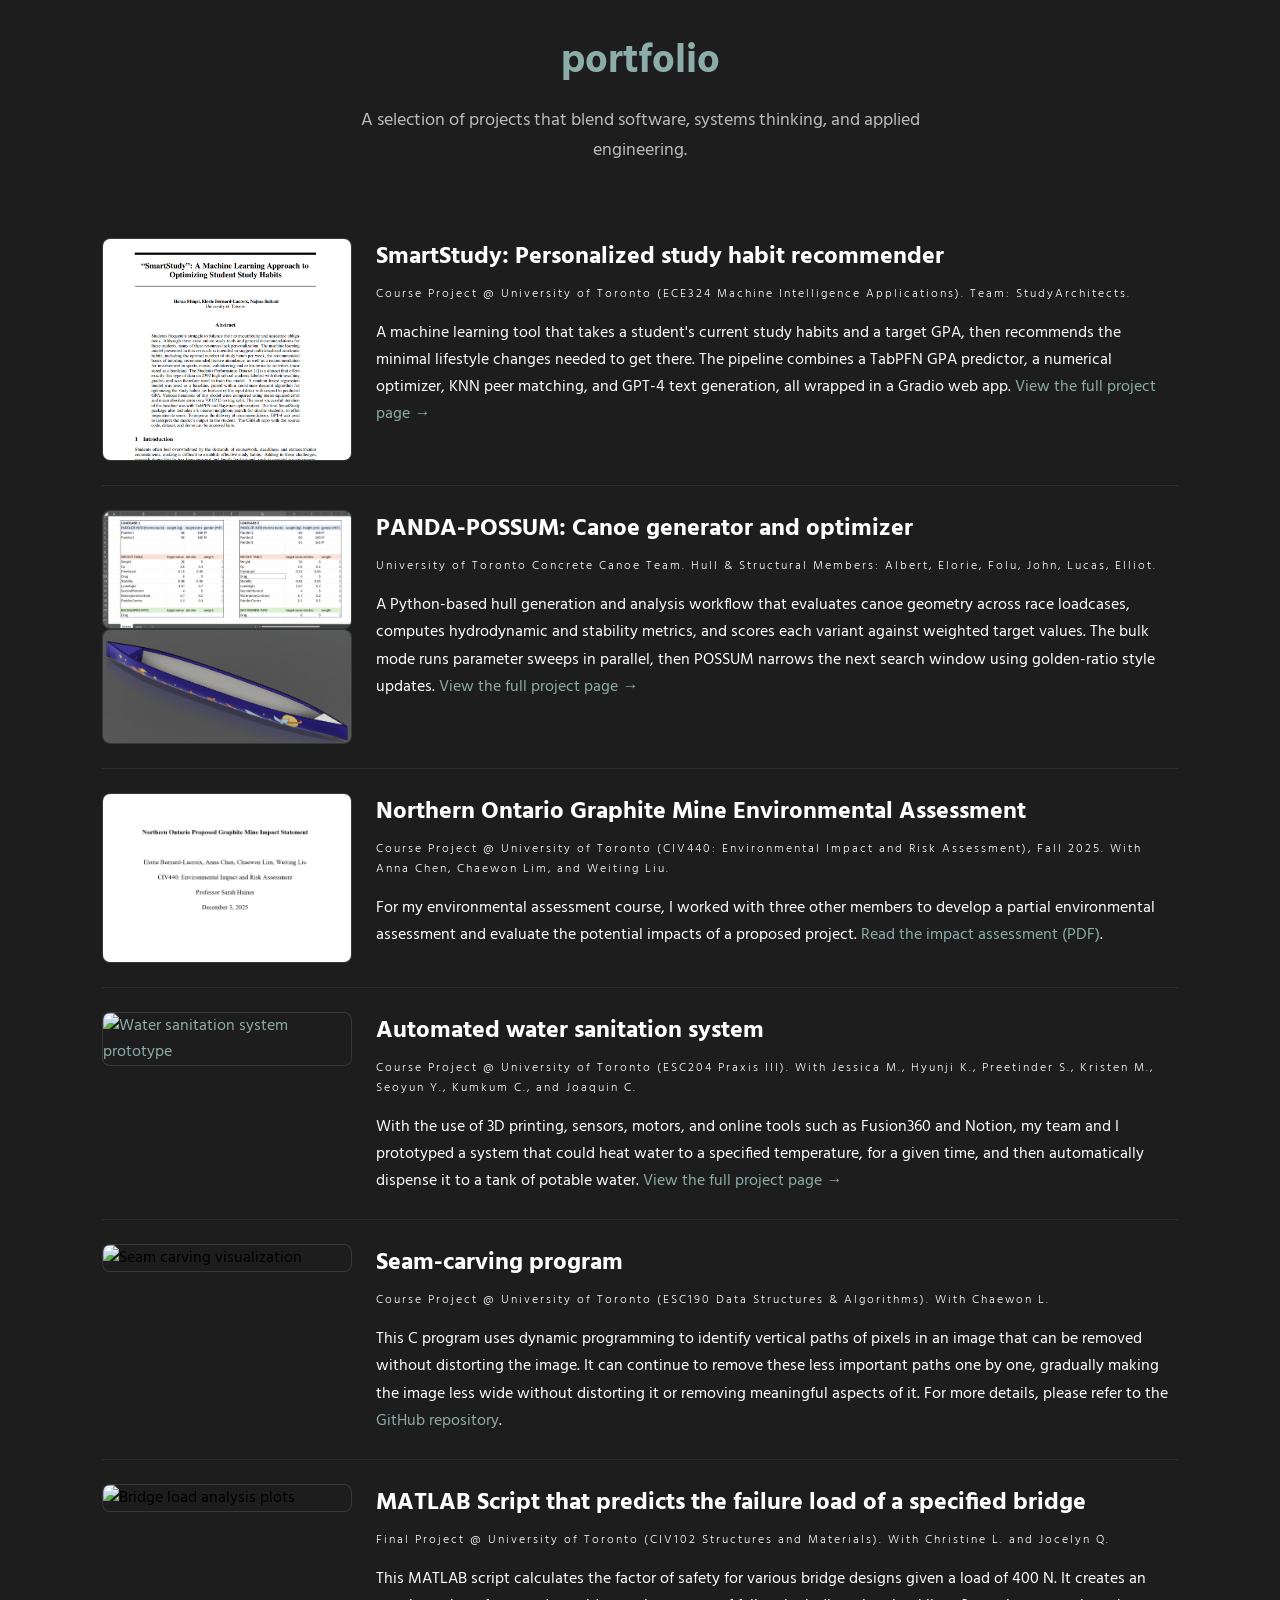
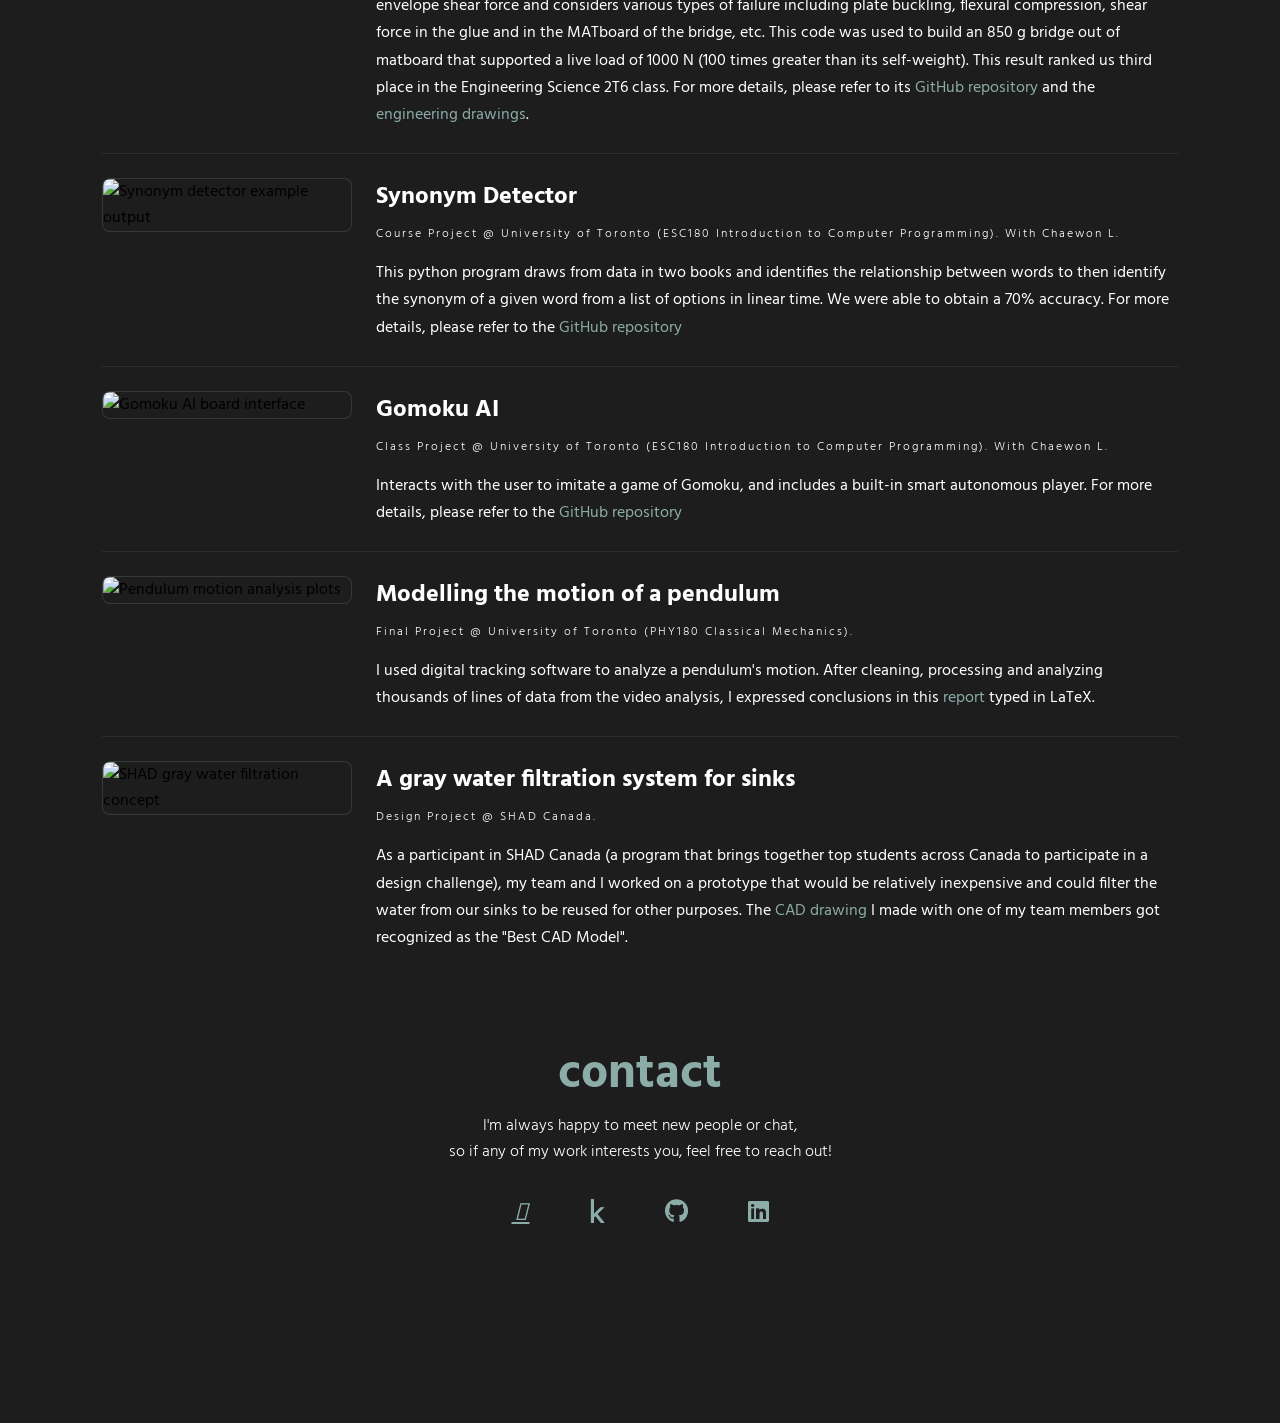
==== commit 7cae2720: "resume updates and experience updates" ====
--- a/index.html
+++ b/index.html
@@ -117,12 +117,13 @@
           aria-controls="experience-2026"
         >
           <span class="experience-year">2026</span>
-          <span class="experience-summary">Professional Experience Year of my undergrad, SWE co-op at P&amp;G, UofT Concrete Canoe software, and Environmental Engineering Courses . . . </span>
+          <span class="experience-summary">Software engineering co-op at P&amp;G, UofT Concrete Canoe software, Environmental Engineering Courses, final year thesis . . . </span>
           <span class="experience-icon" aria-hidden="true"></span>
         </button>
         <div id="experience-2026" class="description visible" role="region" aria-labelledby="experience-toggle-2026">
           <ul>
-            <li>Currently deep into my <strong>software engineering PEY</strong> at <strong>Procter and Gamble</strong> where I am working on building more <strong>webscraping applications</strong>, <strong>production-grade data pipelines</strong>, and more. I started to become more involved in the <strong>sustainability network</strong> and the <strong>Women in IT Supporting each other network</strong> :)</li>
+            <li>Started my last year of Engineering Science, and I'm working on my undergraduate thesis, "Multi-objective optimization of the reclamation of abandoned mine sites” which applies machine learning and mathematical optimization to ecological remediation.</li>
+            <li>Completed the second half of my <strong>software engineering co-op</strong> at <strong>Procter and Gamble</strong> where I worked on building more <strong>webscraping applications</strong>, <strong>production-grade data pipelines</strong>, an <strong>LLM pipeline</strong> and a <strong>full-stack website</strong>. I started to become more involved in the <strong>sustainability network</strong> and the <strong>Women in IT Supporting each other network</strong> :)</li>
             <li>Led the development of a new <strong>software program</strong> for <strong>UofT Concrete Canoe</strong> that optimizes <strong>canoe designs</strong> based on multiple objectives and constraints. Although I'm a software engineer at heart, I've always had a curiosity for civil engineering. Working on this cross-disciplinary project with people of different backgrounds and strengths was quite fun and enriching.</li>
             <li>Last semester, I completed a course in <strong>environmental impact assessment</strong>, and this semester I am taking <strong>engineering, technology, and global development</strong>. One idea that has stayed with me is that 90% of engineers design for the richest 10% of the world. That means many communities are left with overpriced, subpar solutions while disproportionally absorbing the environmental and social harm of extractive practices (largely fuelling the lifestyles of the top 10%).</li>
             <li>Currently reading: <em>Computing the Climate</em> by Steve M. Easterbrook, <em>Insolvent</em> by Christoph Becker, <em>Violence on the land, Violence on our bodies</em>.</li>
@@ -139,7 +140,7 @@
           aria-controls="experience-2025"
         >
           <span class="experience-year">2025</span>
-          <span class="experience-summary">3rd year of my undergrad (first specialized year in ML/AI), SWE co-op at P&amp;G, UofT Robotics for Space Exploration simulation, and Canadian Dragon Boat Championships . . .</span>
+          <span class="experience-summary">3rd year of my undergrad (first specialized year in ML/AI), software co-op at P&amp;G, UofT Robotics for Space Exploration simulation, and Canadian Dragon Boat Championships . . .</span>
           <span class="experience-icon" aria-hidden="true"></span>
         </button>
         <div id="experience-2025" class="description visible" role="region" aria-labelledby="experience-toggle-2025">
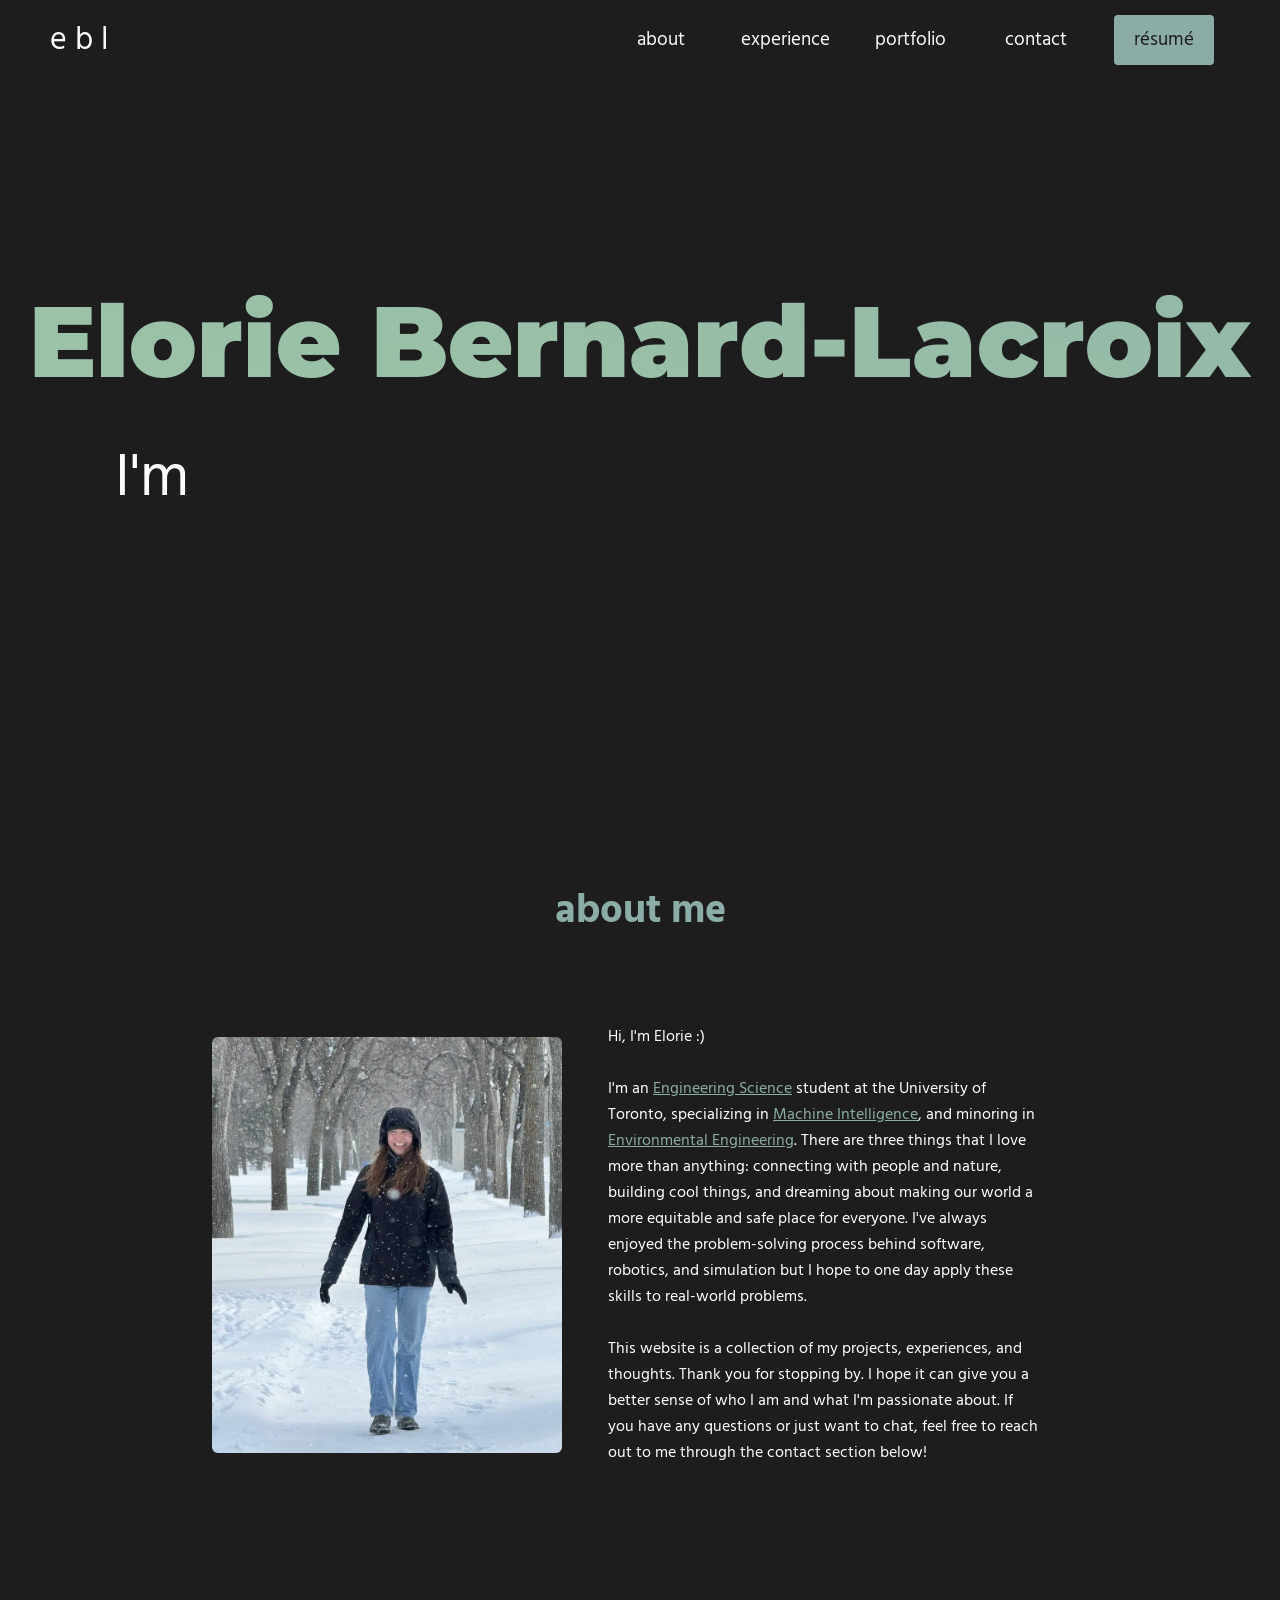
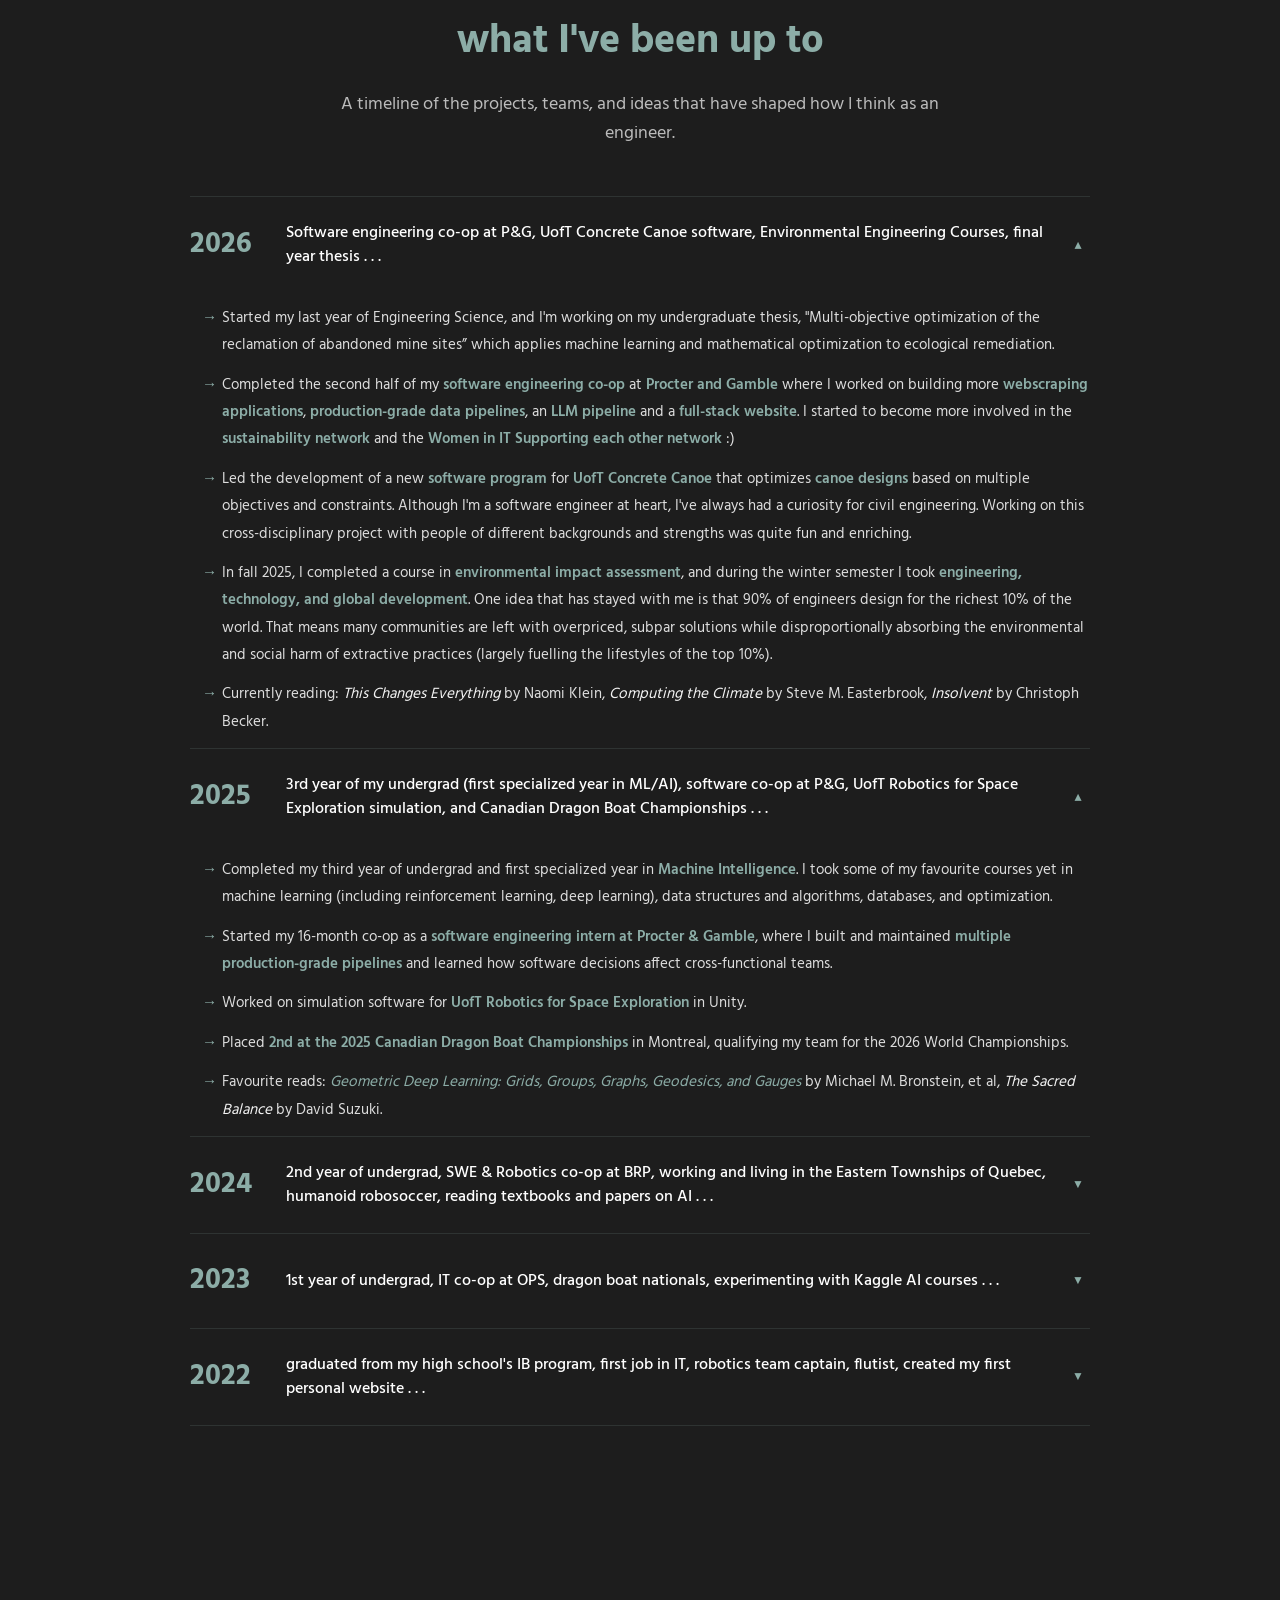
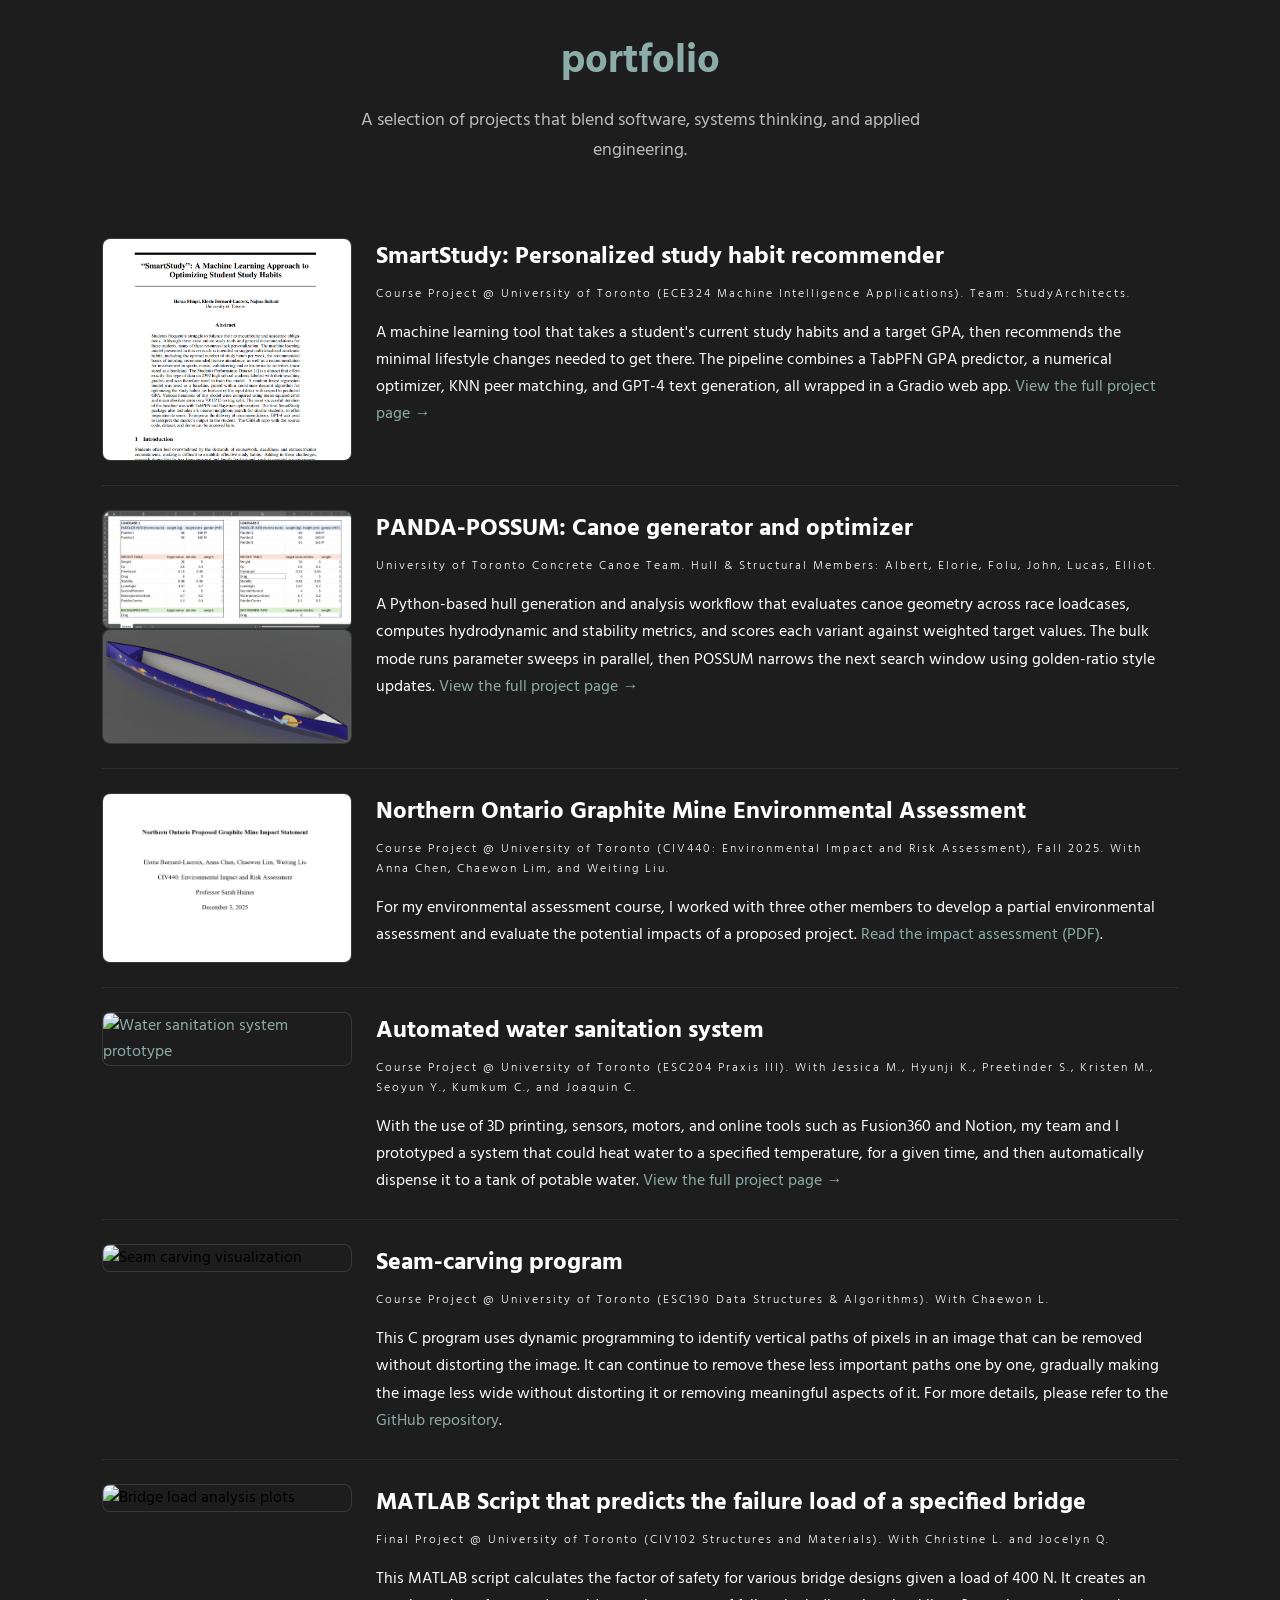
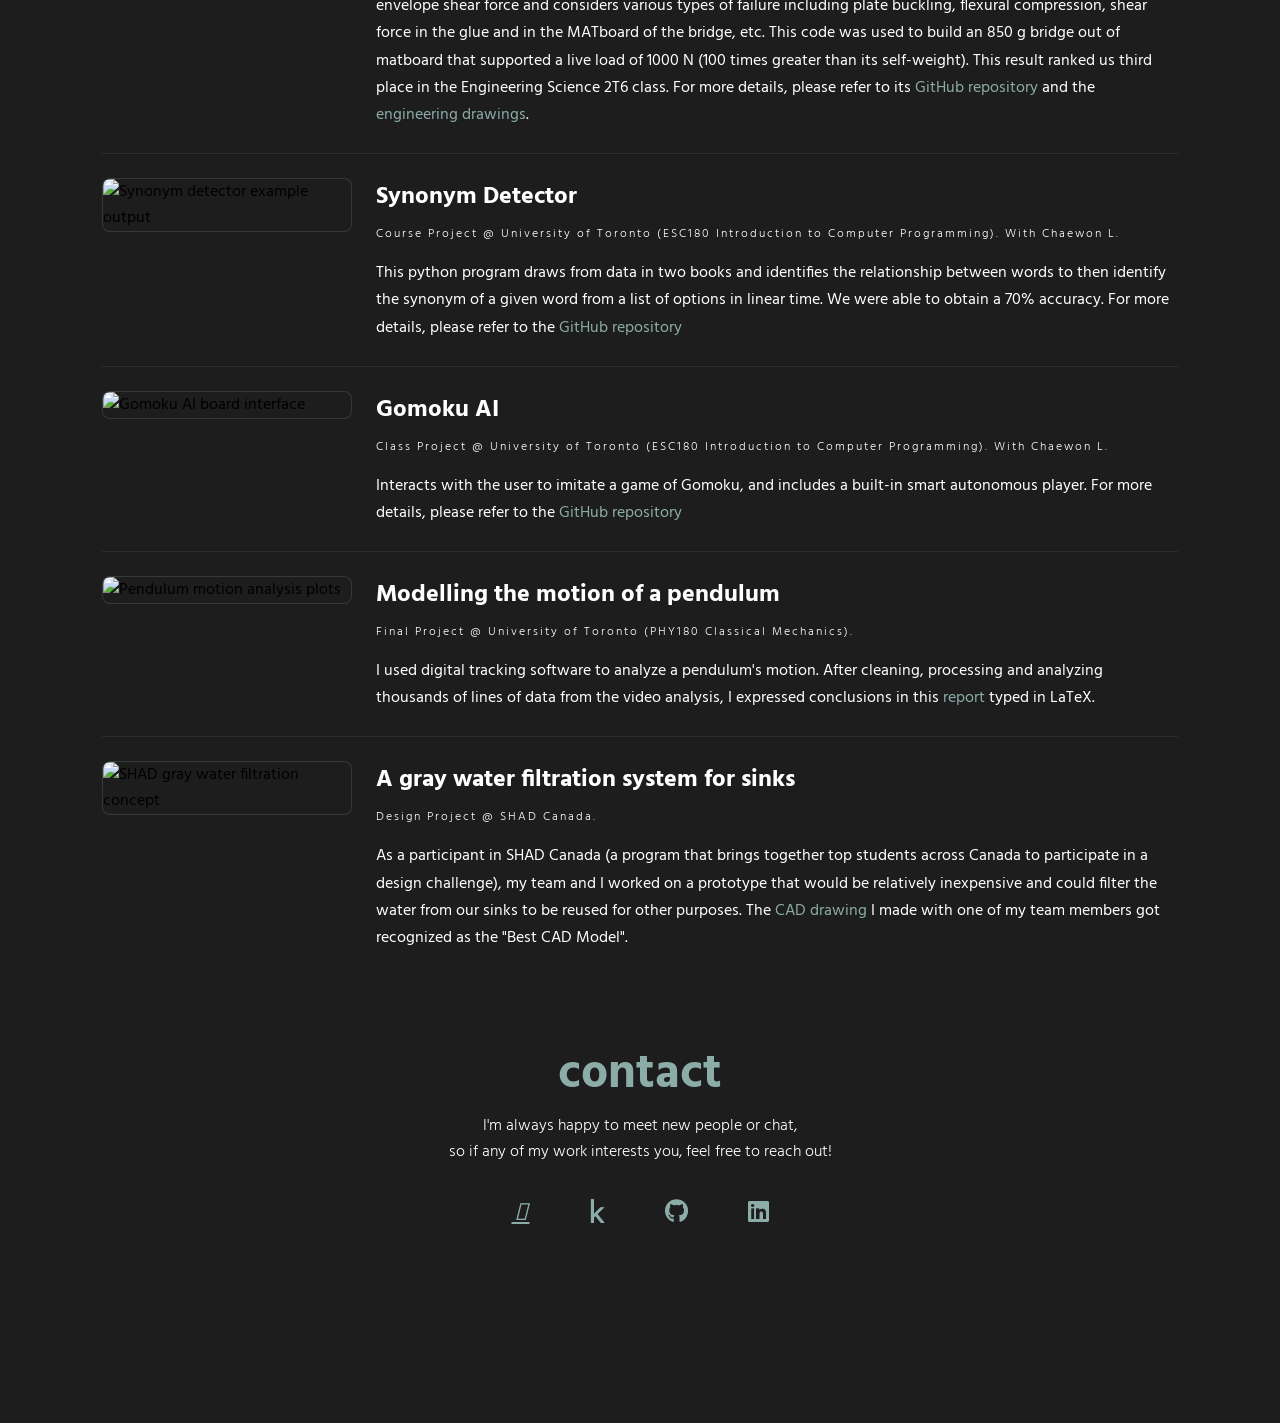
==== commit 39560c5d: "more updates" ====
--- a/index.html
+++ b/index.html
@@ -125,8 +125,8 @@
             <li>Started my last year of Engineering Science, and I'm working on my undergraduate thesis, "Multi-objective optimization of the reclamation of abandoned mine sites” which applies machine learning and mathematical optimization to ecological remediation.</li>
             <li>Completed the second half of my <strong>software engineering co-op</strong> at <strong>Procter and Gamble</strong> where I worked on building more <strong>webscraping applications</strong>, <strong>production-grade data pipelines</strong>, an <strong>LLM pipeline</strong> and a <strong>full-stack website</strong>. I started to become more involved in the <strong>sustainability network</strong> and the <strong>Women in IT Supporting each other network</strong> :)</li>
             <li>Led the development of a new <strong>software program</strong> for <strong>UofT Concrete Canoe</strong> that optimizes <strong>canoe designs</strong> based on multiple objectives and constraints. Although I'm a software engineer at heart, I've always had a curiosity for civil engineering. Working on this cross-disciplinary project with people of different backgrounds and strengths was quite fun and enriching.</li>
-            <li>Last semester, I completed a course in <strong>environmental impact assessment</strong>, and this semester I am taking <strong>engineering, technology, and global development</strong>. One idea that has stayed with me is that 90% of engineers design for the richest 10% of the world. That means many communities are left with overpriced, subpar solutions while disproportionally absorbing the environmental and social harm of extractive practices (largely fuelling the lifestyles of the top 10%).</li>
-            <li>Currently reading: <em>Computing the Climate</em> by Steve M. Easterbrook, <em>Insolvent</em> by Christoph Becker, <em>Violence on the land, Violence on our bodies</em>.</li>
+            <li>In fall 2025, I completed a course in <strong>environmental impact assessment</strong>, and during the winter semester I took <strong>engineering, technology, and global development</strong>. One idea that has stayed with me is that 90% of engineers design for the richest 10% of the world. That means many communities are left with overpriced, subpar solutions while disproportionally absorbing the environmental and social harm of extractive practices (largely fuelling the lifestyles of the top 10%).</li>
+            <li>Currently reading: <em>This Changes Everything</em> by Naomi Klein, <em>Computing the Climate</em> by Steve M. Easterbrook, <em>Insolvent</em> by Christoph Becker.</li>
           </ul>
         </div>
       </article>
@@ -196,7 +196,6 @@
             <li>Interned at the <strong>Ontario Public Service</strong>, as an <strong>IT systems assistant</strong> where I learned quite a bit about <strong>cybersecurity</strong>, <strong>IT lifecycles</strong>, and <strong>project management</strong> structures for big organizations. I worked with tools like <strong>Power BI</strong> for presentations and data visualization, <strong>Microsoft Visio</strong> for flow charts, and <strong>Microsoft Excel</strong> for compiling research.</li>
             <li>Qualified for <strong>worlds</strong> at the <strong>Dragon Boat Canadian Championships</strong>. I have always loved sports and staying active in university was very important to me. So, during my first year, I decided to join the <strong>engineering dragon boat team at UofT, Iron Dragons</strong>. After so much hard work and dedication my team and I went to nationals and qualified for worlds!</li>
             <li>Started taking courses on <strong>Kaggle</strong> and exploring the fascinating world of <strong>data and AI</strong>.</li>
-            <li>Favourite read: <em>Sacred balance</em> by David Suzuki</li>
           </ul>
         </div>
       </article>
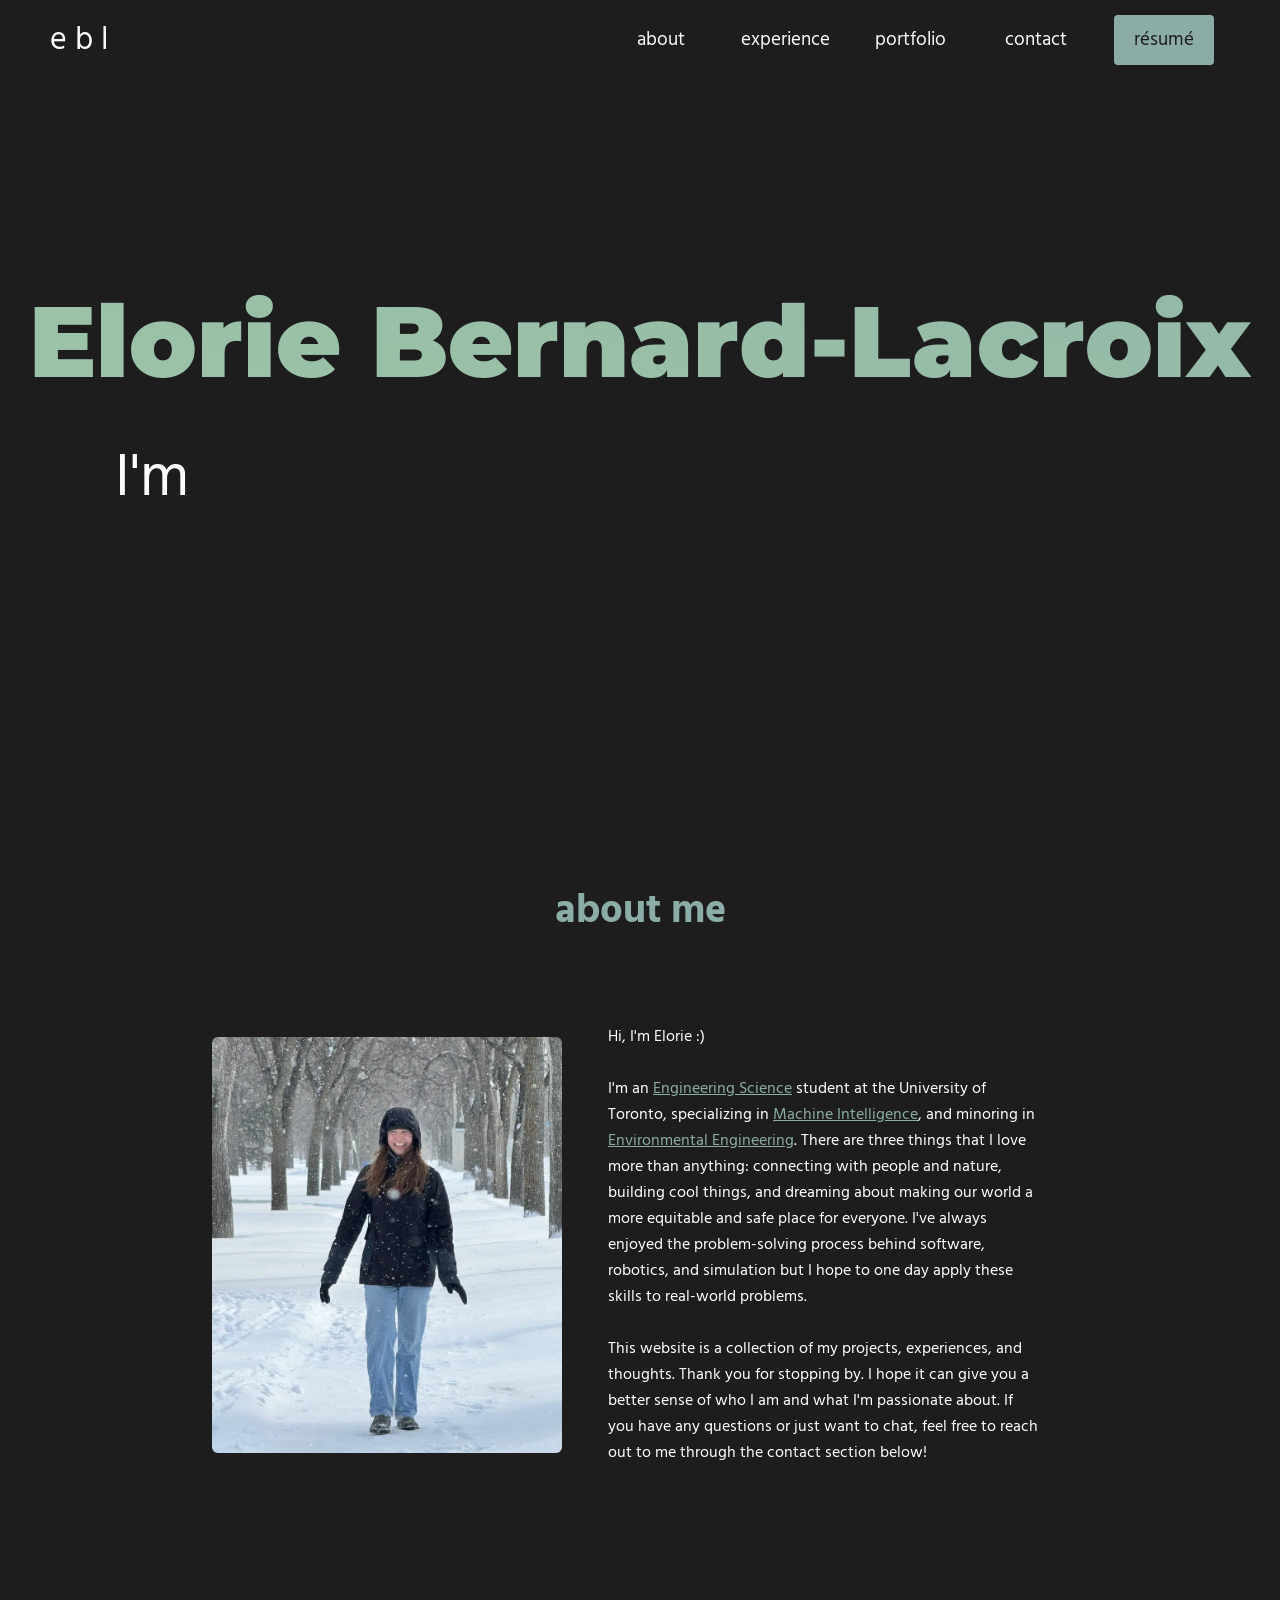
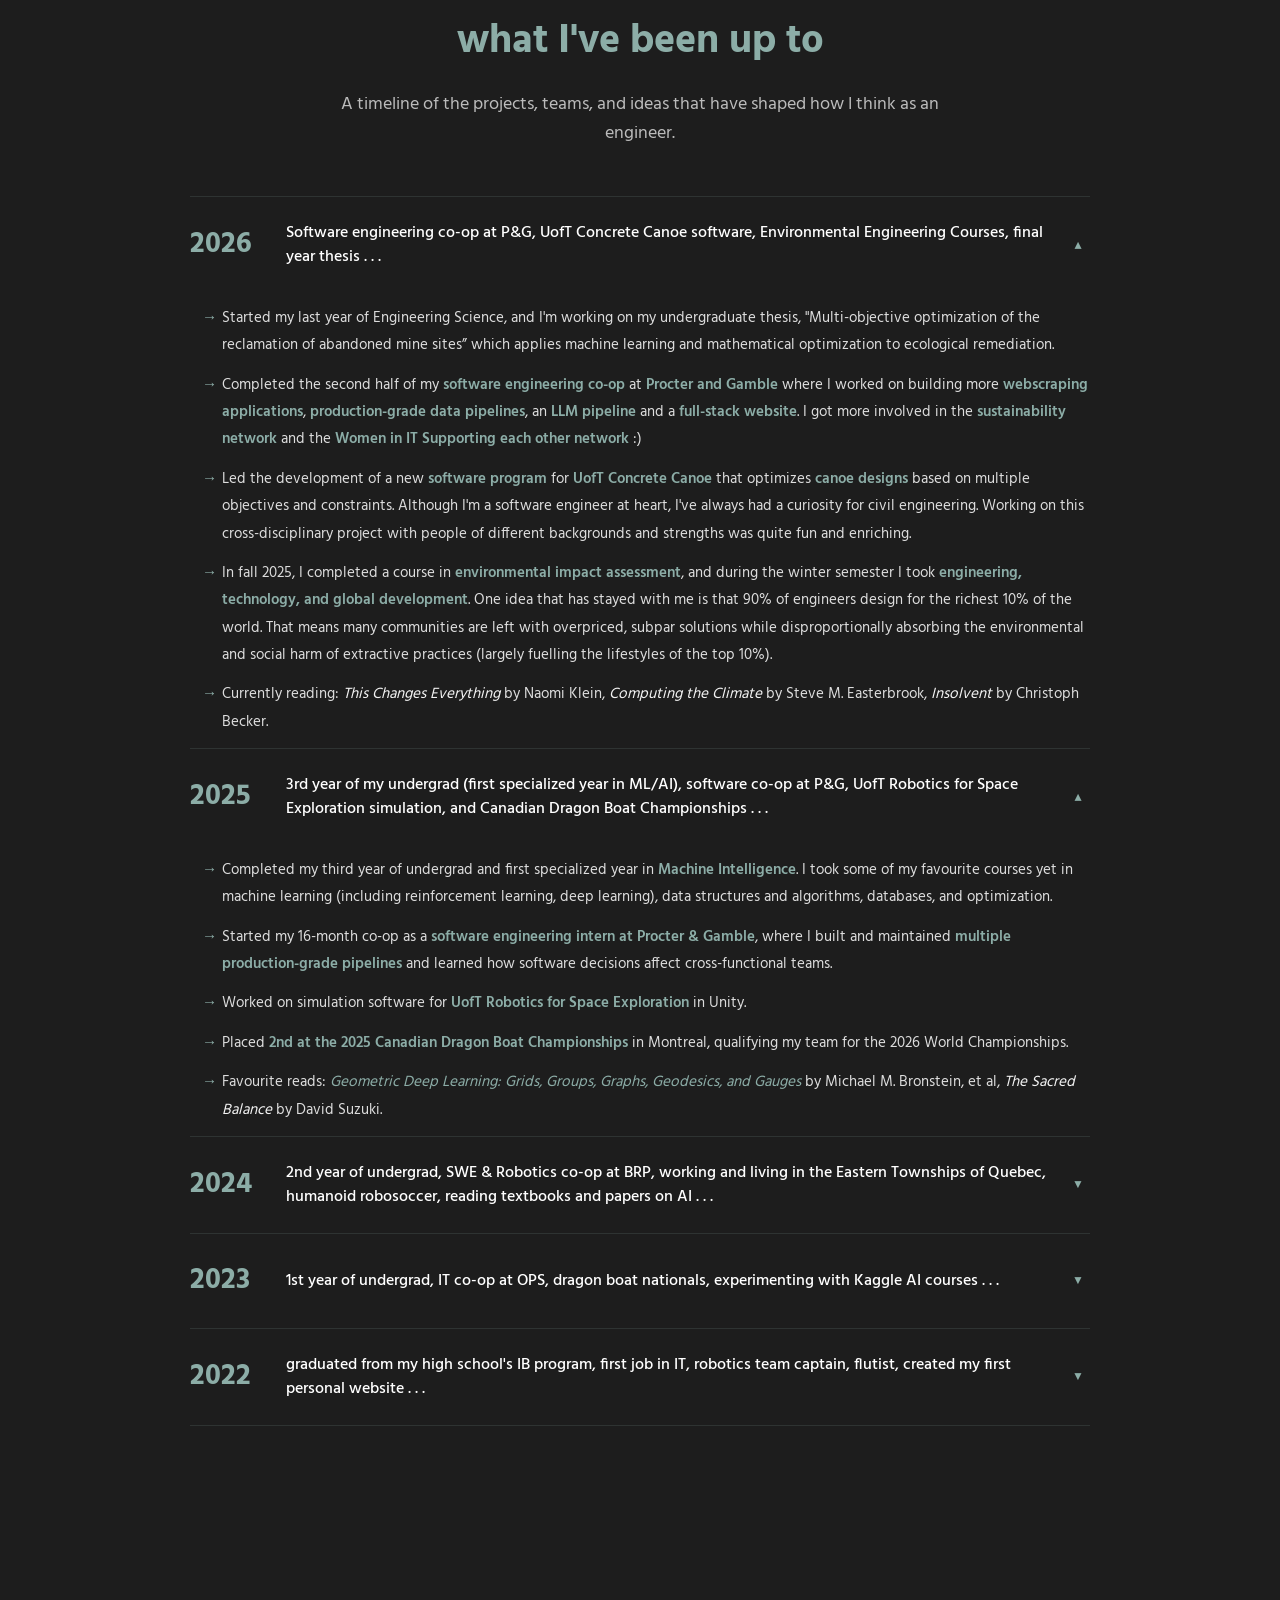
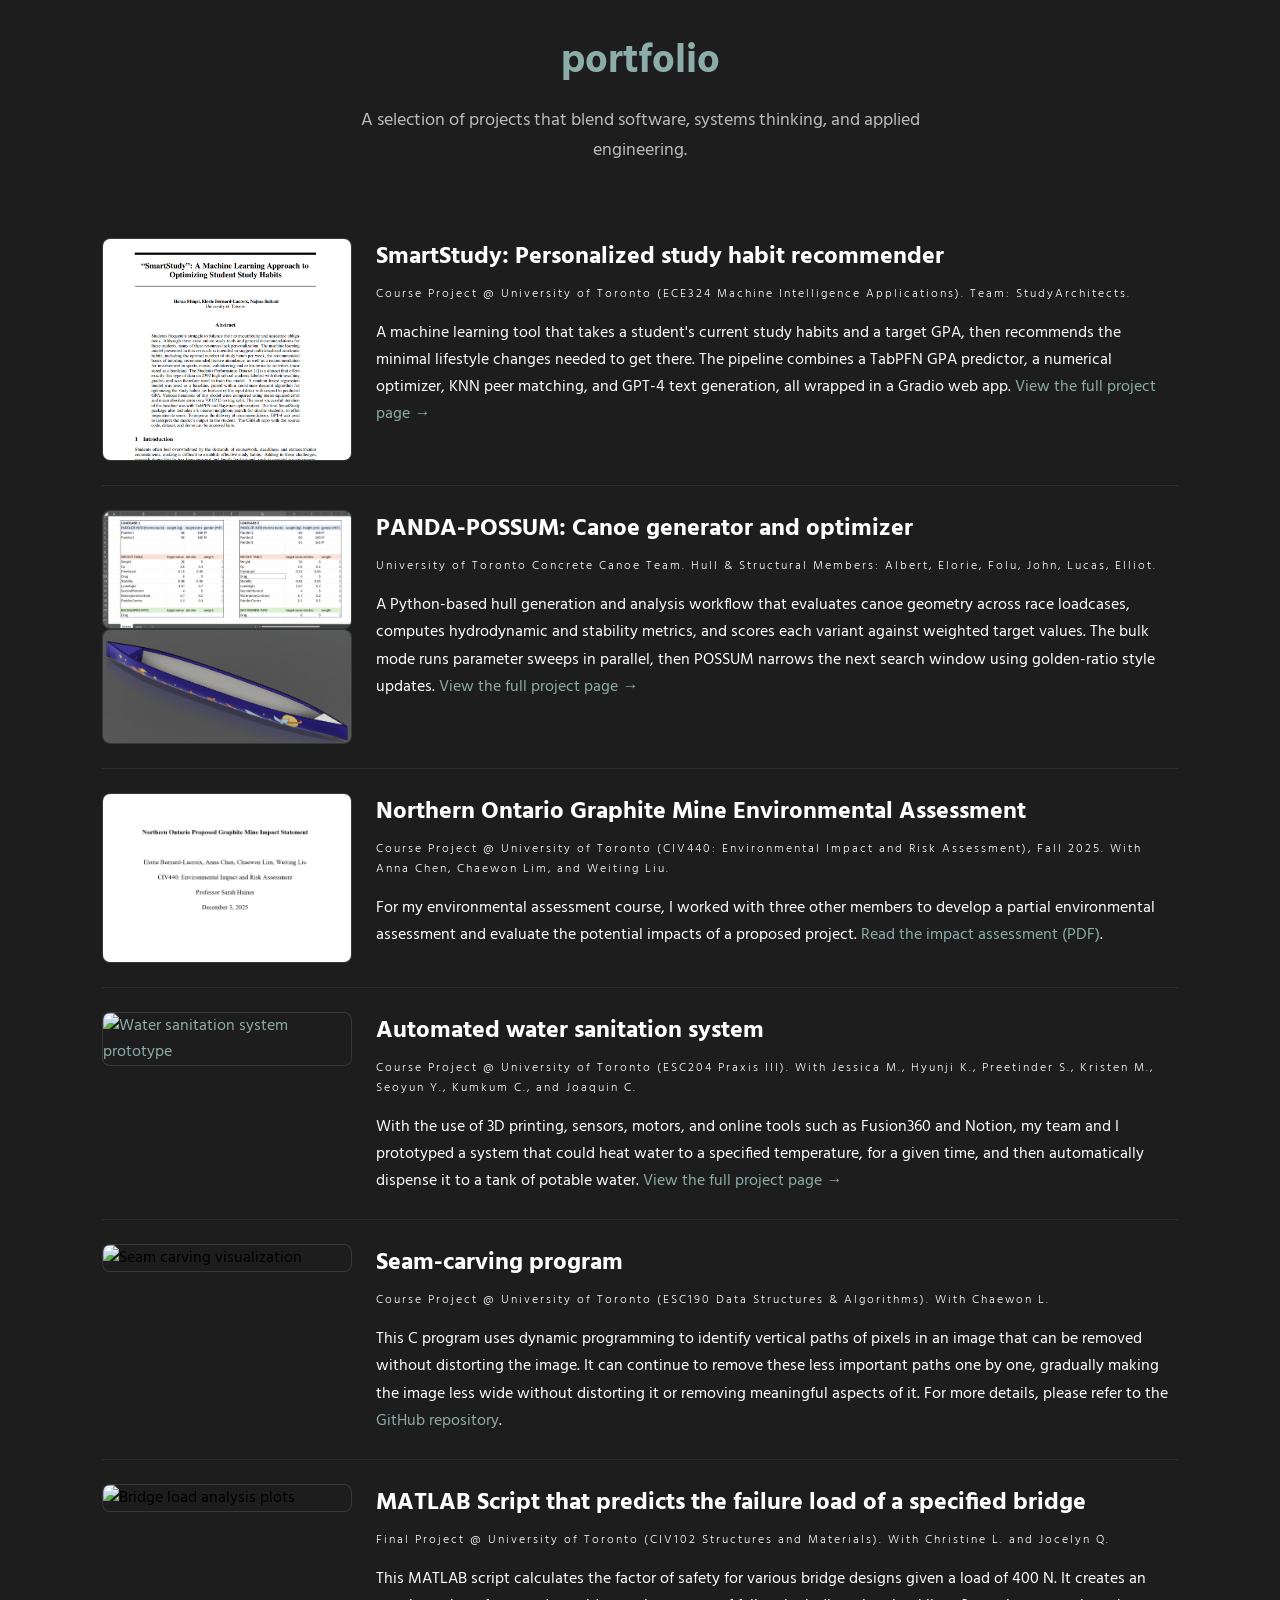
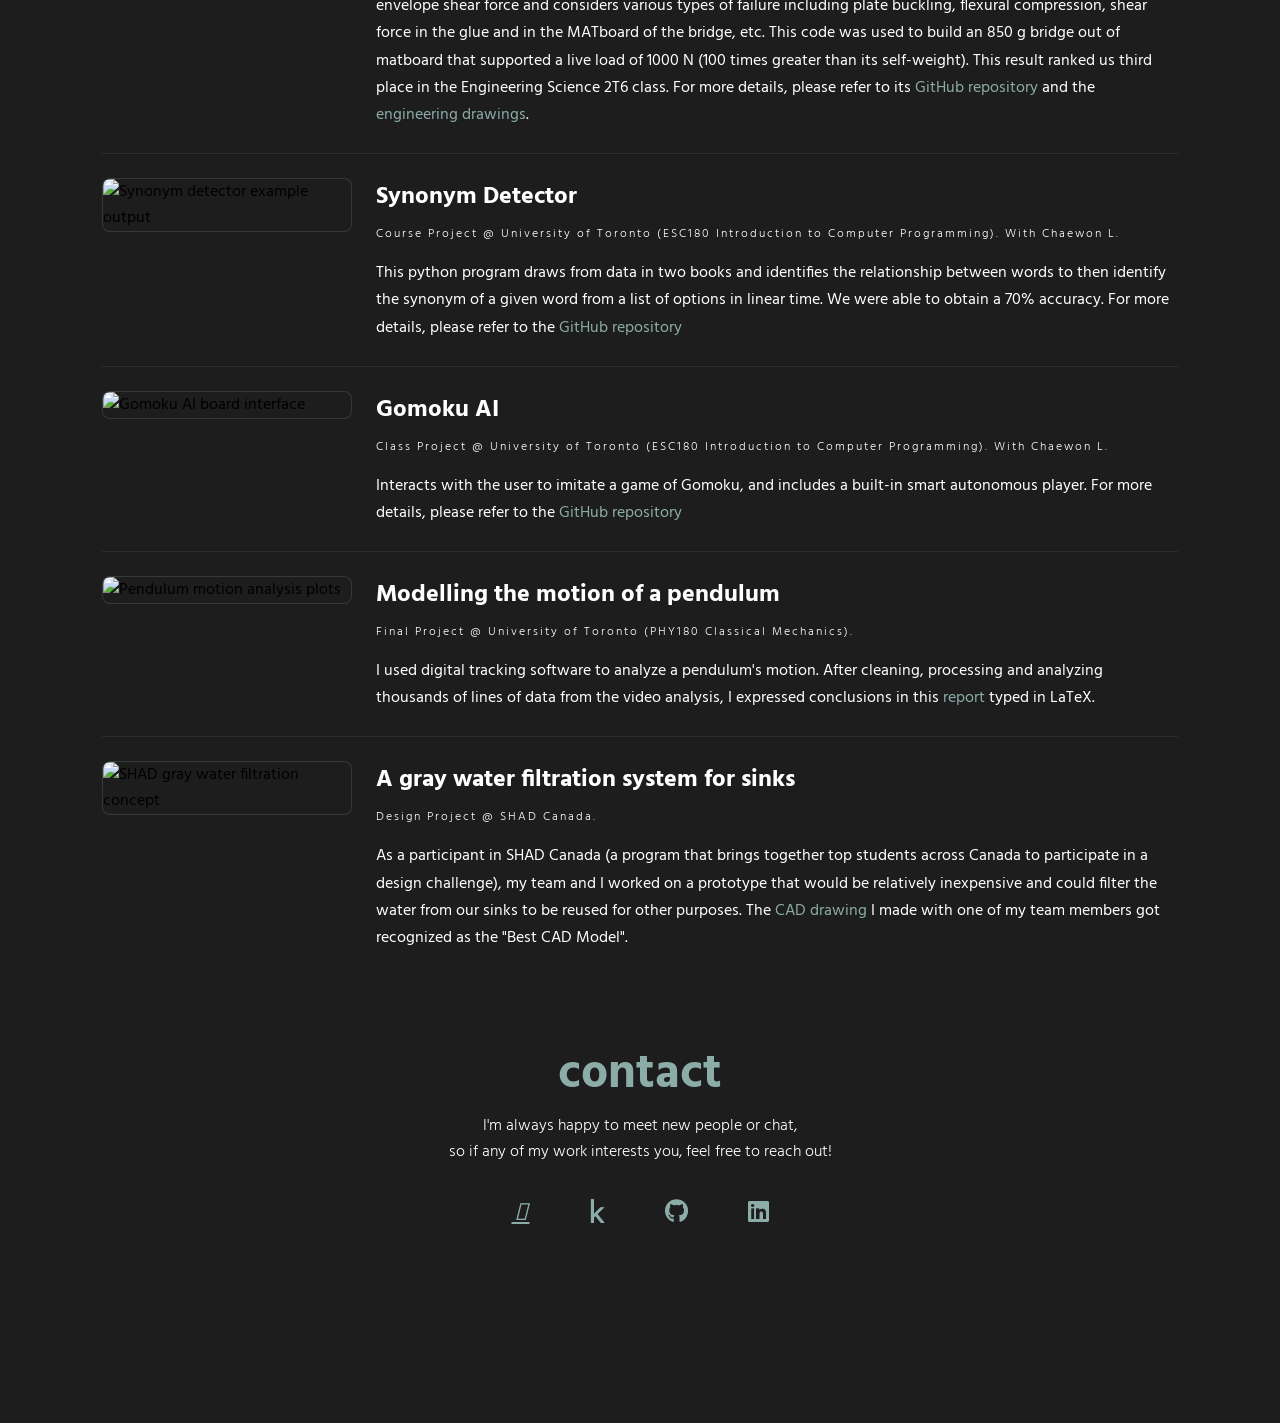
==== commit 3f5b6c37: "resume refinement, improvement of 2026 bullet points" ====
--- a/index.html
+++ b/index.html
@@ -123,7 +123,7 @@
         <div id="experience-2026" class="description visible" role="region" aria-labelledby="experience-toggle-2026">
           <ul>
             <li>Started my last year of Engineering Science, and I'm working on my undergraduate thesis, "Multi-objective optimization of the reclamation of abandoned mine sites” which applies machine learning and mathematical optimization to ecological remediation.</li>
-            <li>Completed the second half of my <strong>software engineering co-op</strong> at <strong>Procter and Gamble</strong> where I worked on building more <strong>webscraping applications</strong>, <strong>production-grade data pipelines</strong>, an <strong>LLM pipeline</strong> and a <strong>full-stack website</strong>. I started to become more involved in the <strong>sustainability network</strong> and the <strong>Women in IT Supporting each other network</strong> :)</li>
+            <li>Completed the second half of my <strong>software engineering co-op</strong> at <strong>Procter and Gamble</strong> where I worked on building more <strong>webscraping applications</strong>, <strong>production-grade data pipelines</strong>, an <strong>LLM pipeline</strong> and a <strong>full-stack website</strong>. I got more involved in the <strong>sustainability network</strong> and the <strong>Women in IT Supporting each other network</strong> :)</li>
             <li>Led the development of a new <strong>software program</strong> for <strong>UofT Concrete Canoe</strong> that optimizes <strong>canoe designs</strong> based on multiple objectives and constraints. Although I'm a software engineer at heart, I've always had a curiosity for civil engineering. Working on this cross-disciplinary project with people of different backgrounds and strengths was quite fun and enriching.</li>
             <li>In fall 2025, I completed a course in <strong>environmental impact assessment</strong>, and during the winter semester I took <strong>engineering, technology, and global development</strong>. One idea that has stayed with me is that 90% of engineers design for the richest 10% of the world. That means many communities are left with overpriced, subpar solutions while disproportionally absorbing the environmental and social harm of extractive practices (largely fuelling the lifestyles of the top 10%).</li>
             <li>Currently reading: <em>This Changes Everything</em> by Naomi Klein, <em>Computing the Climate</em> by Steve M. Easterbrook, <em>Insolvent</em> by Christoph Becker.</li>
